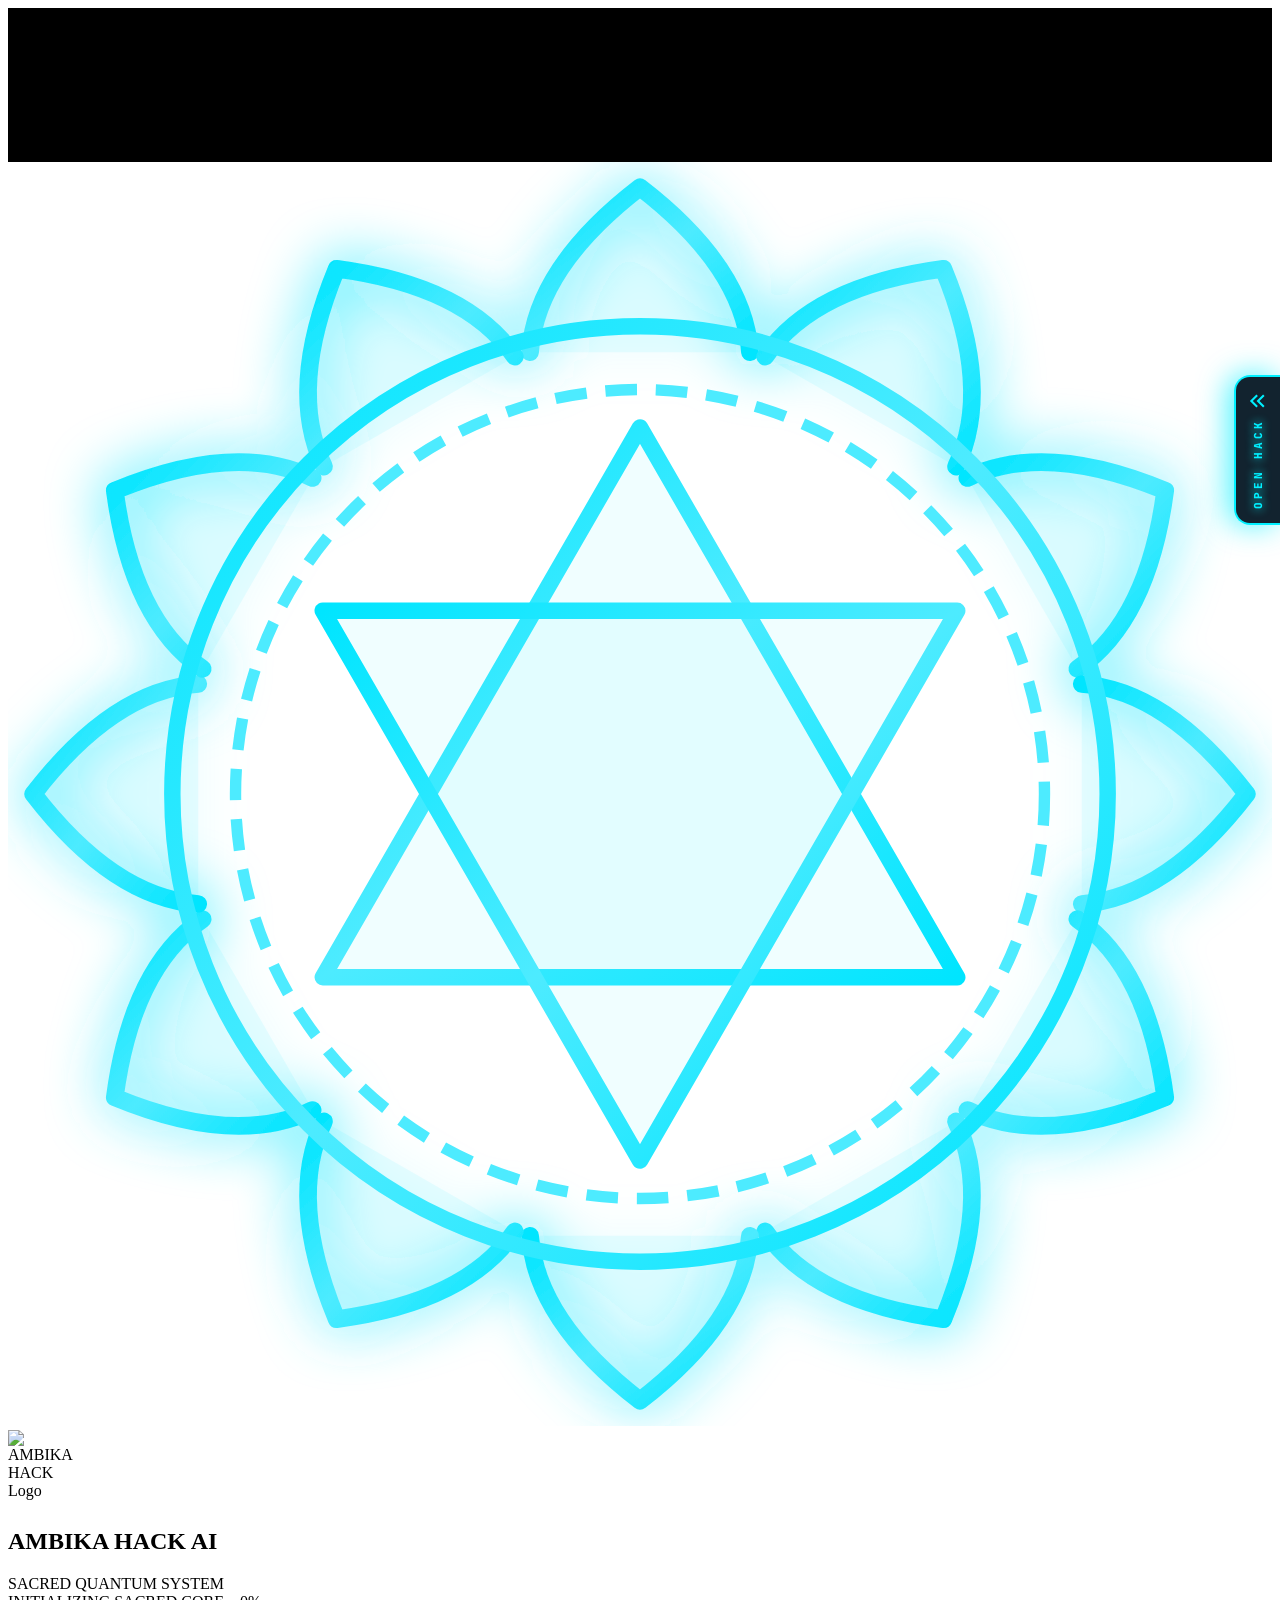
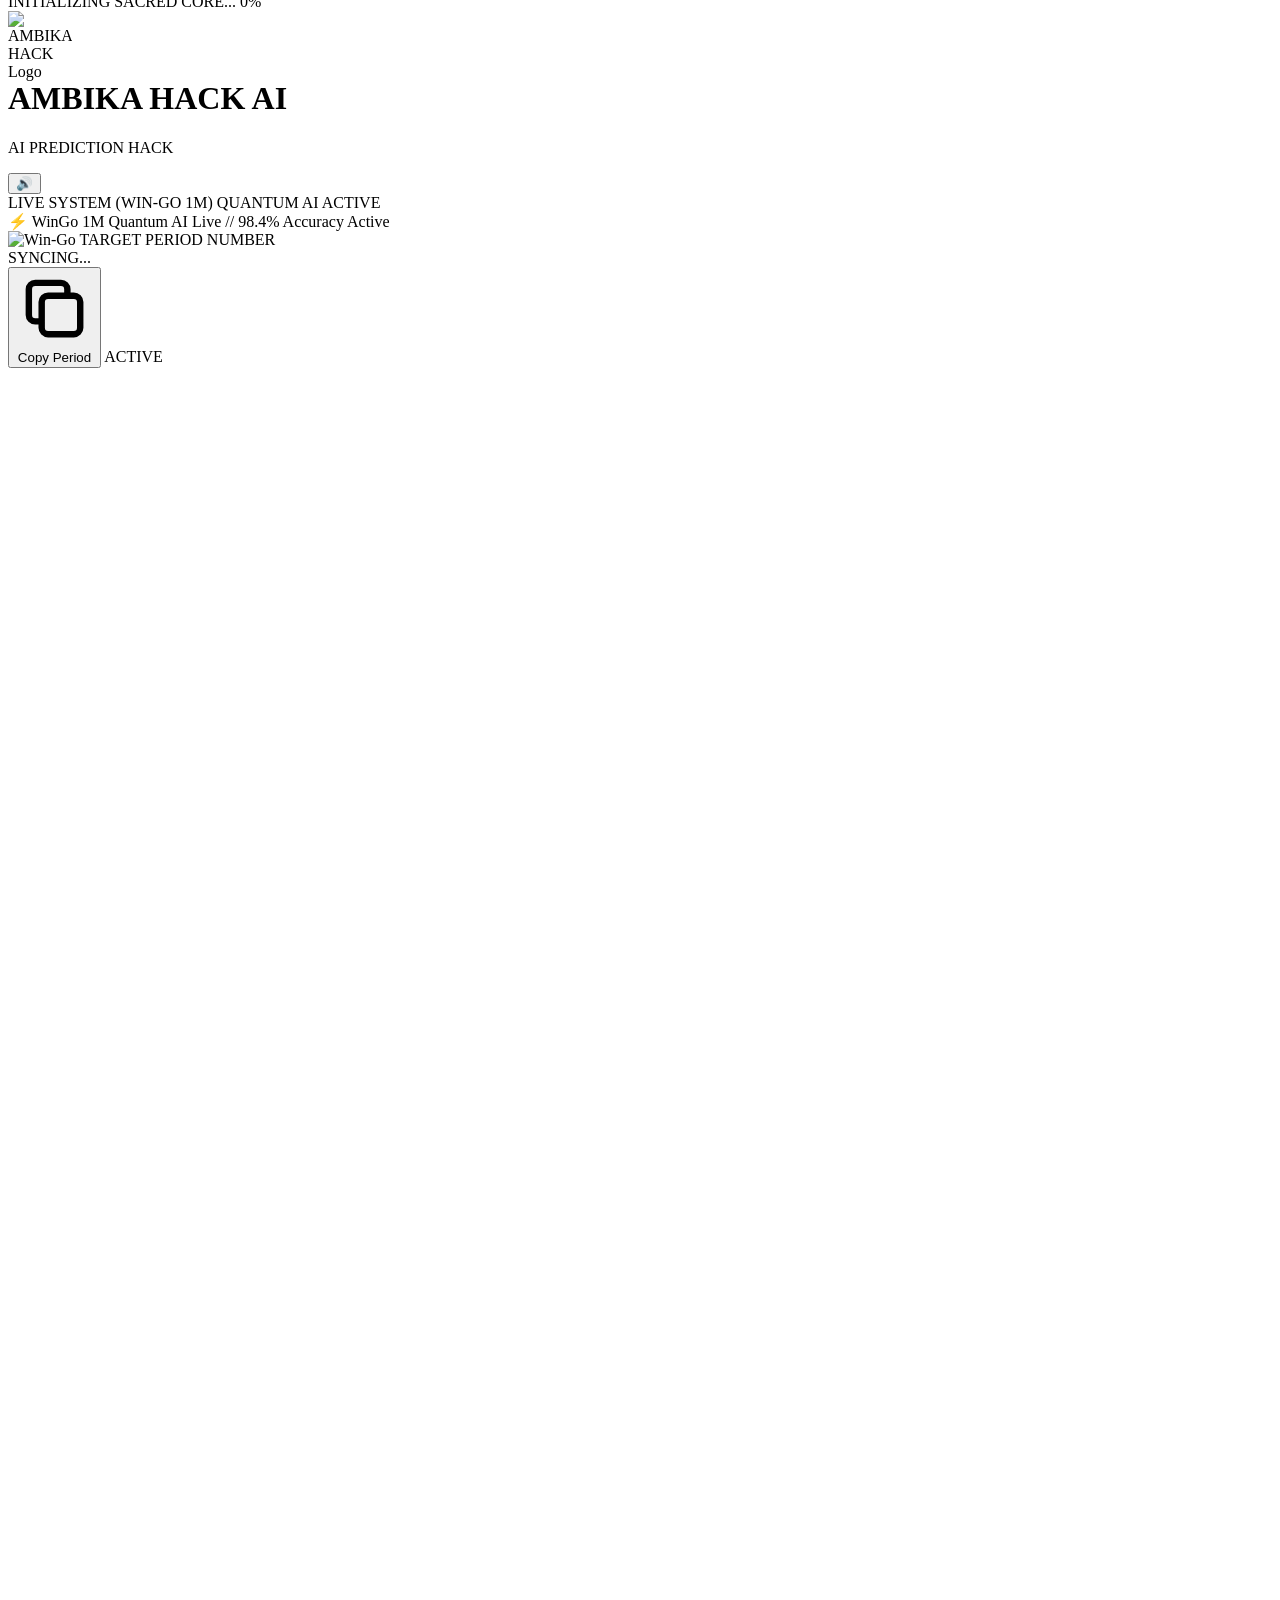
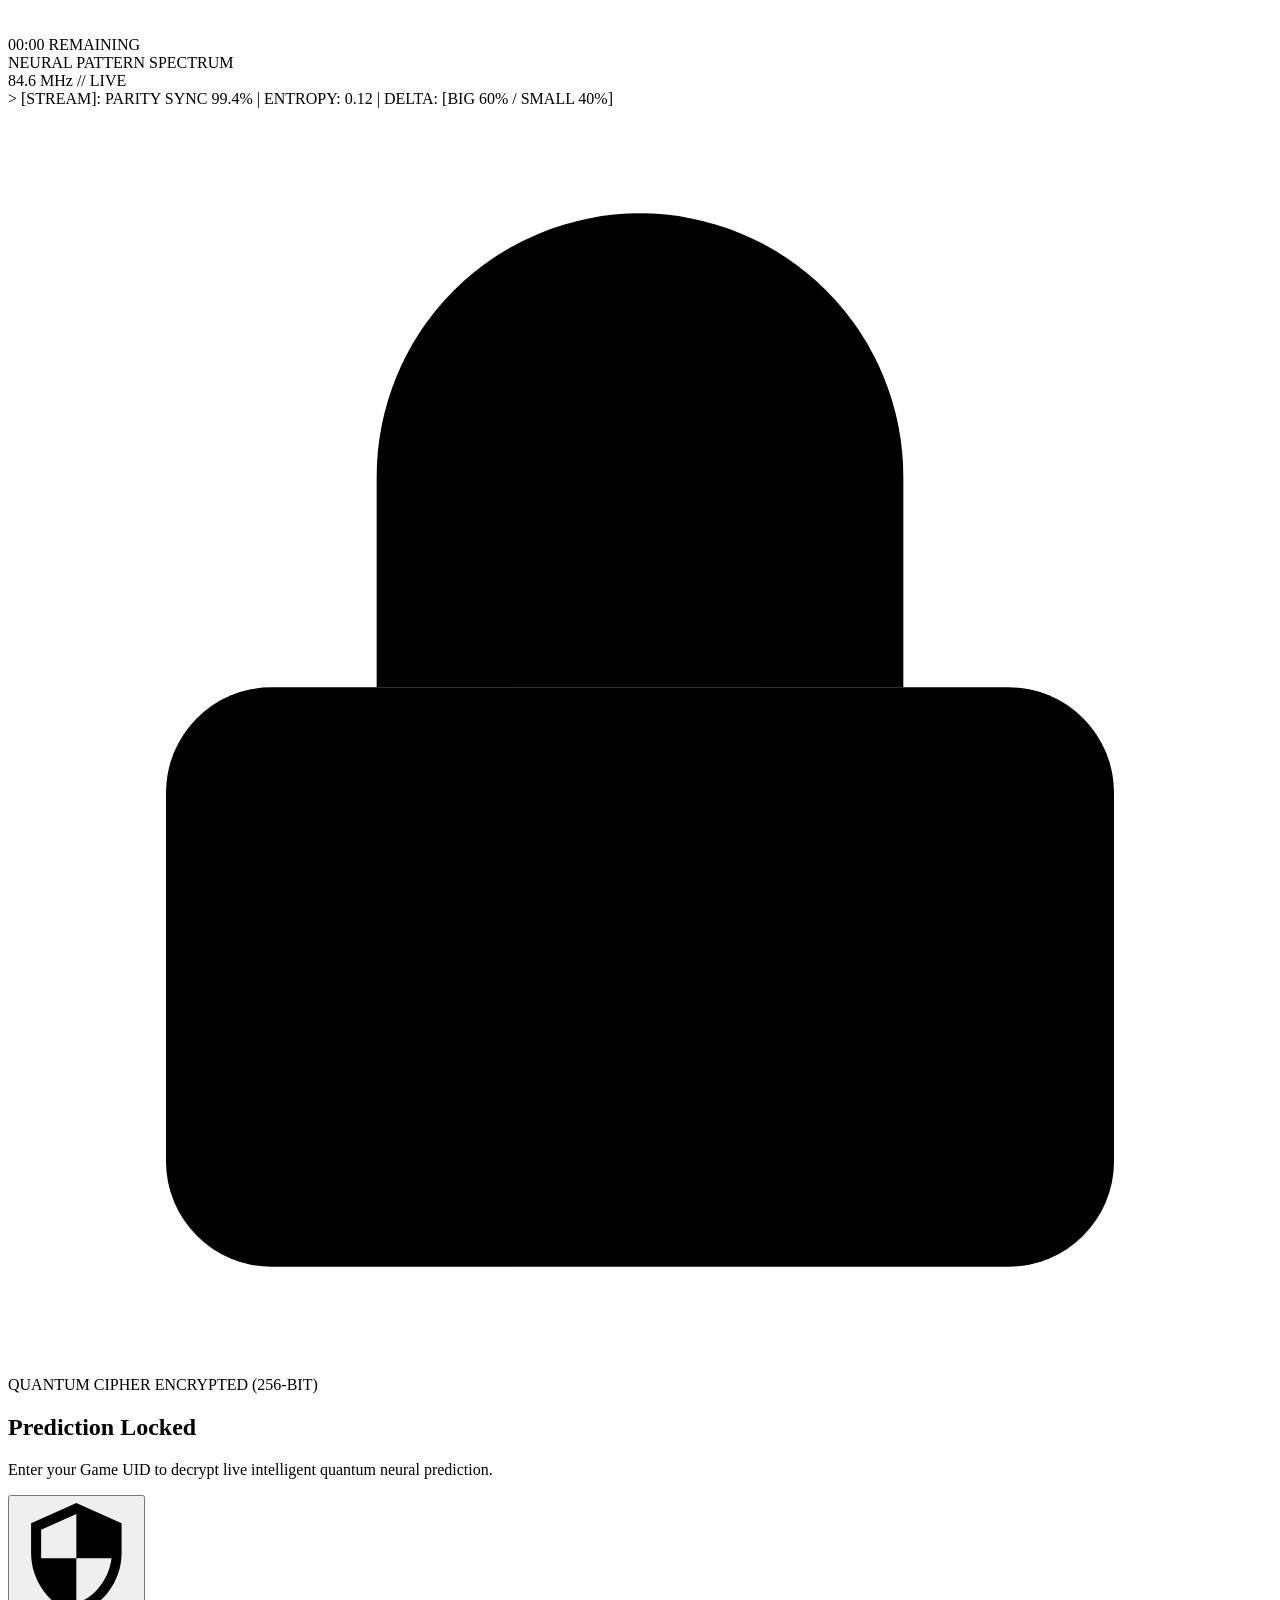
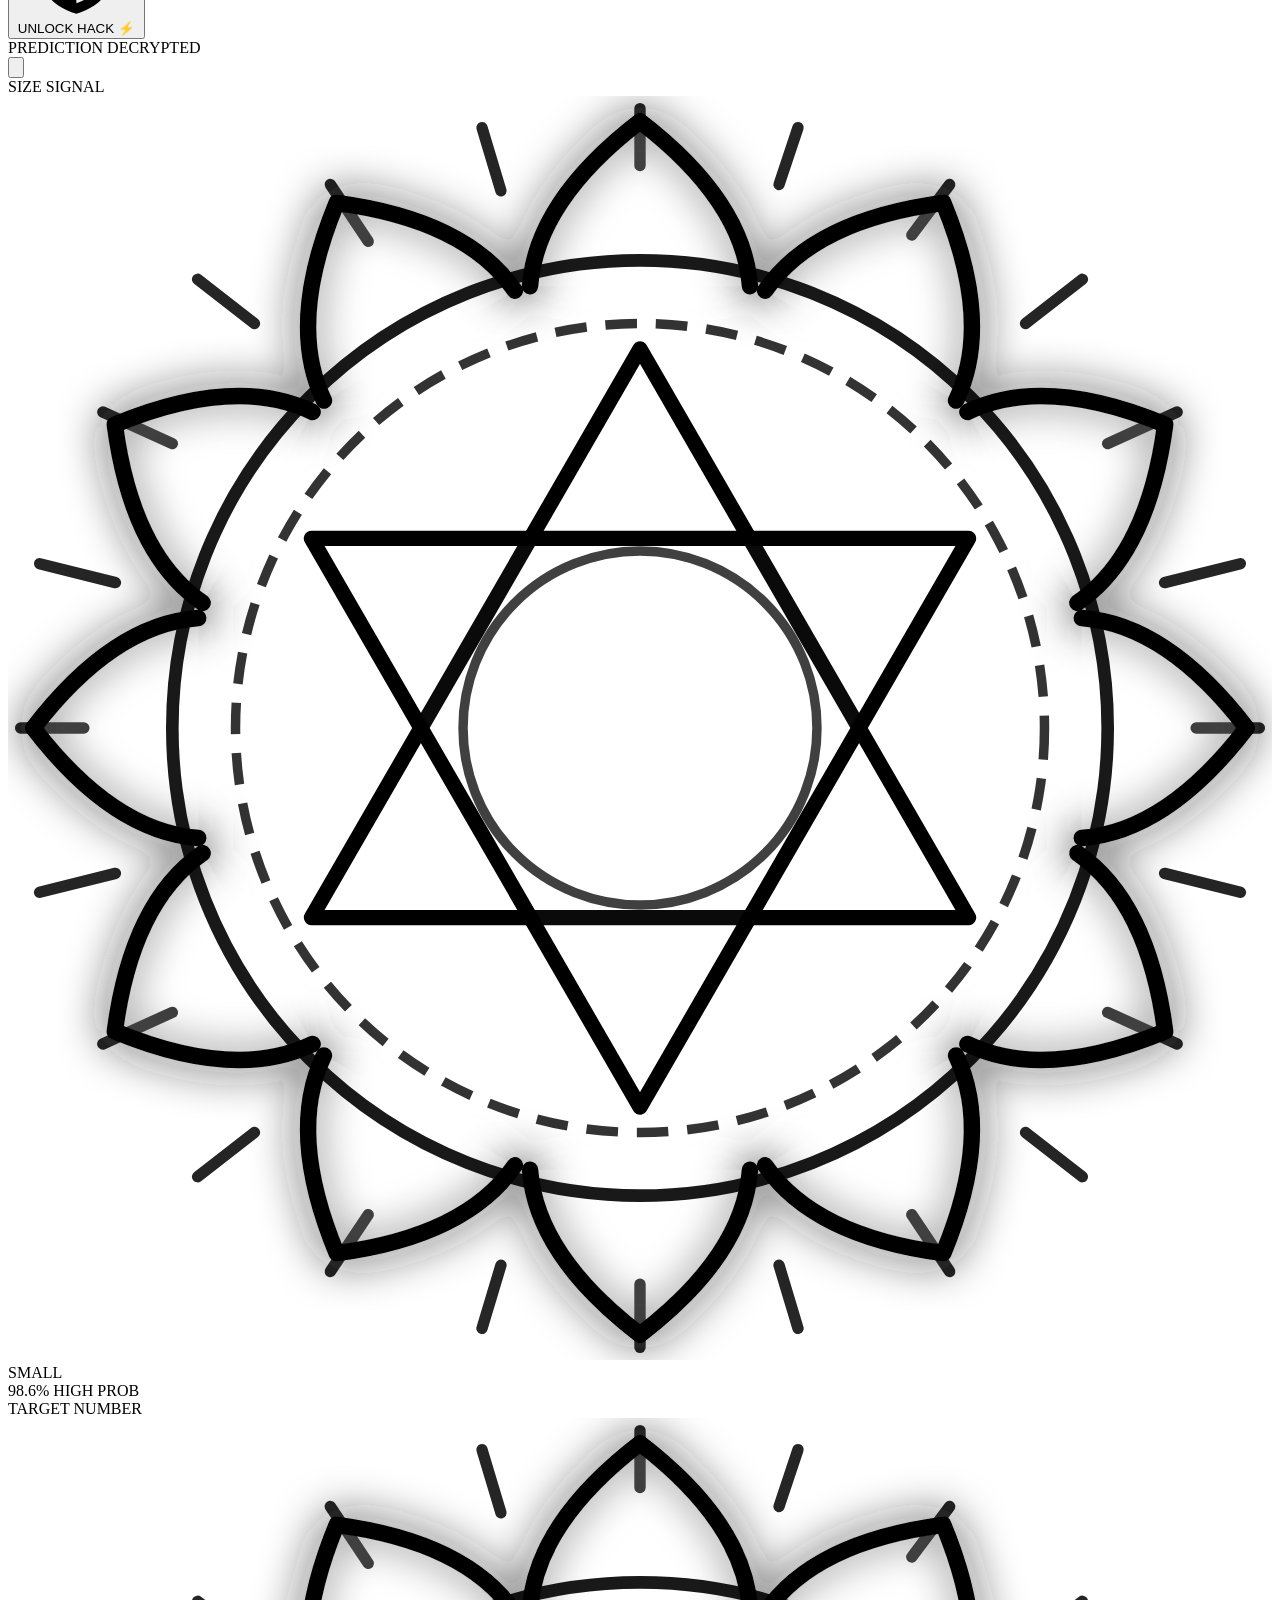
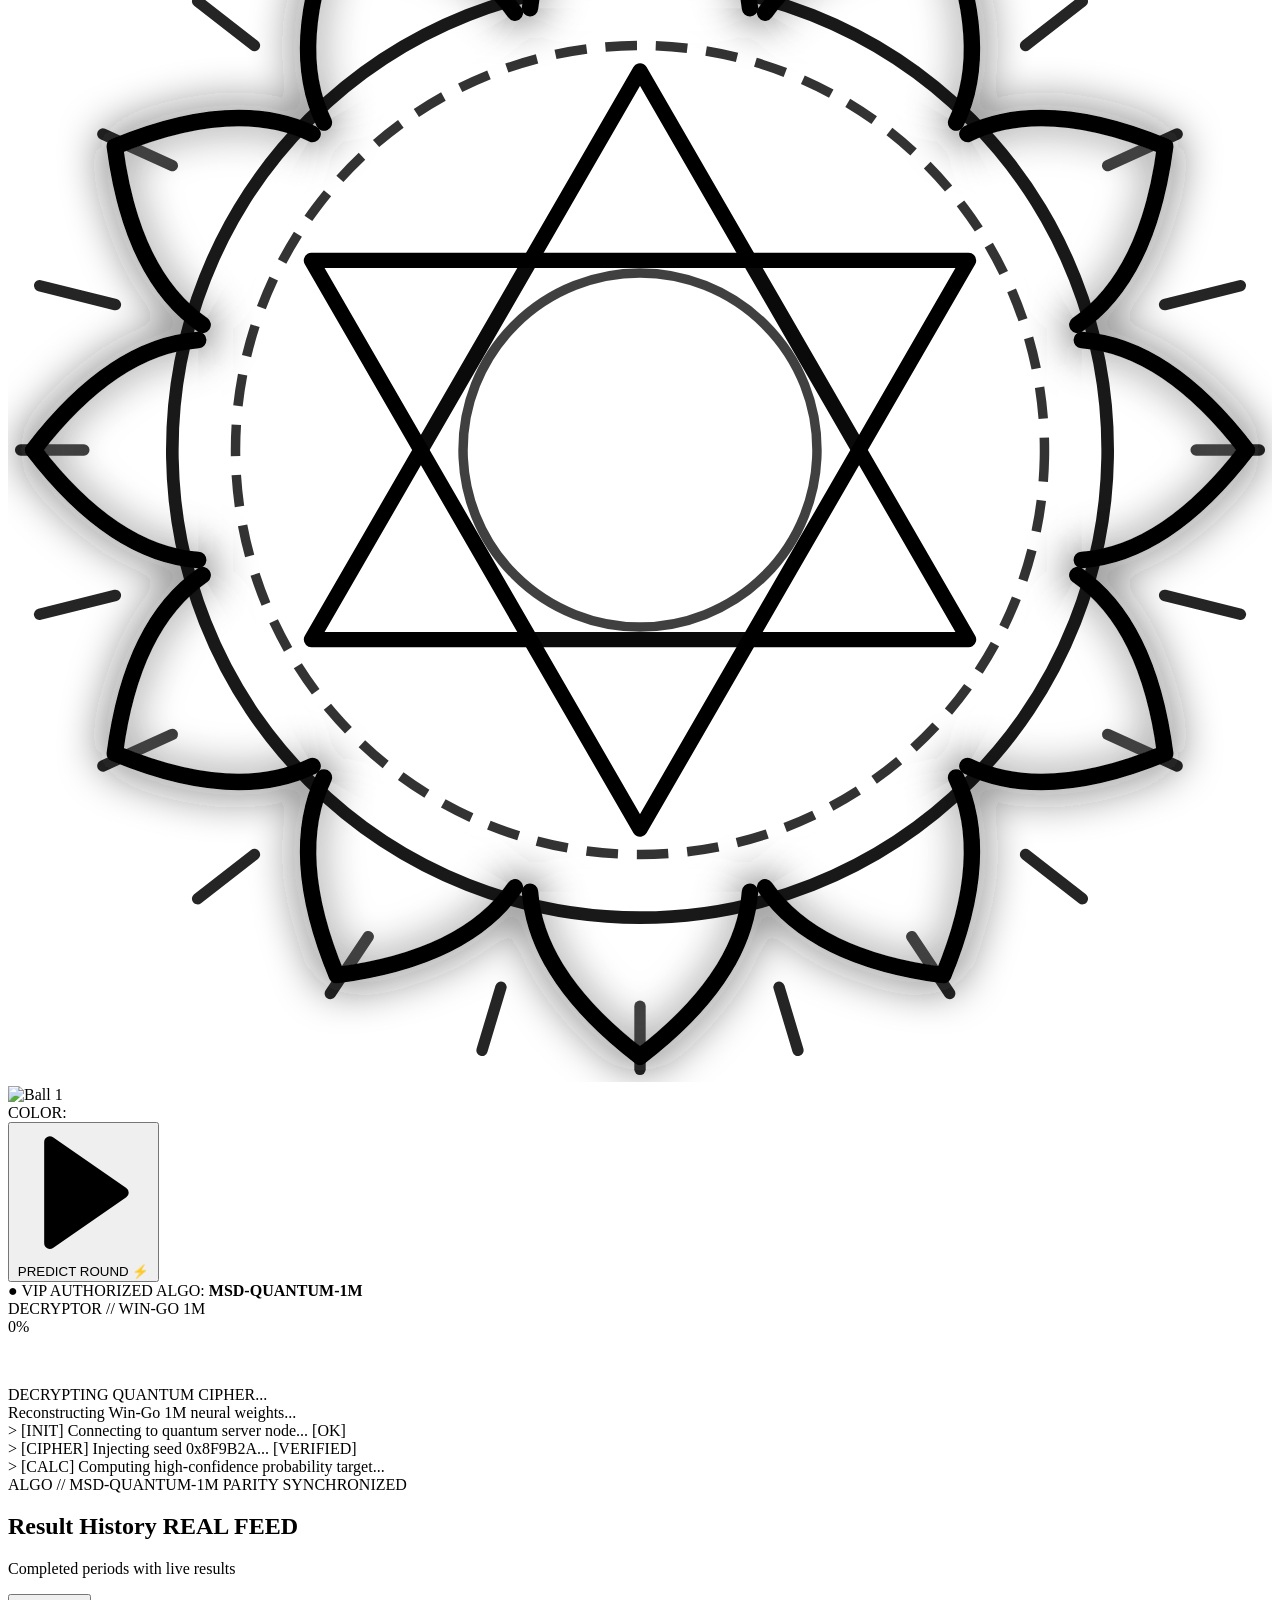
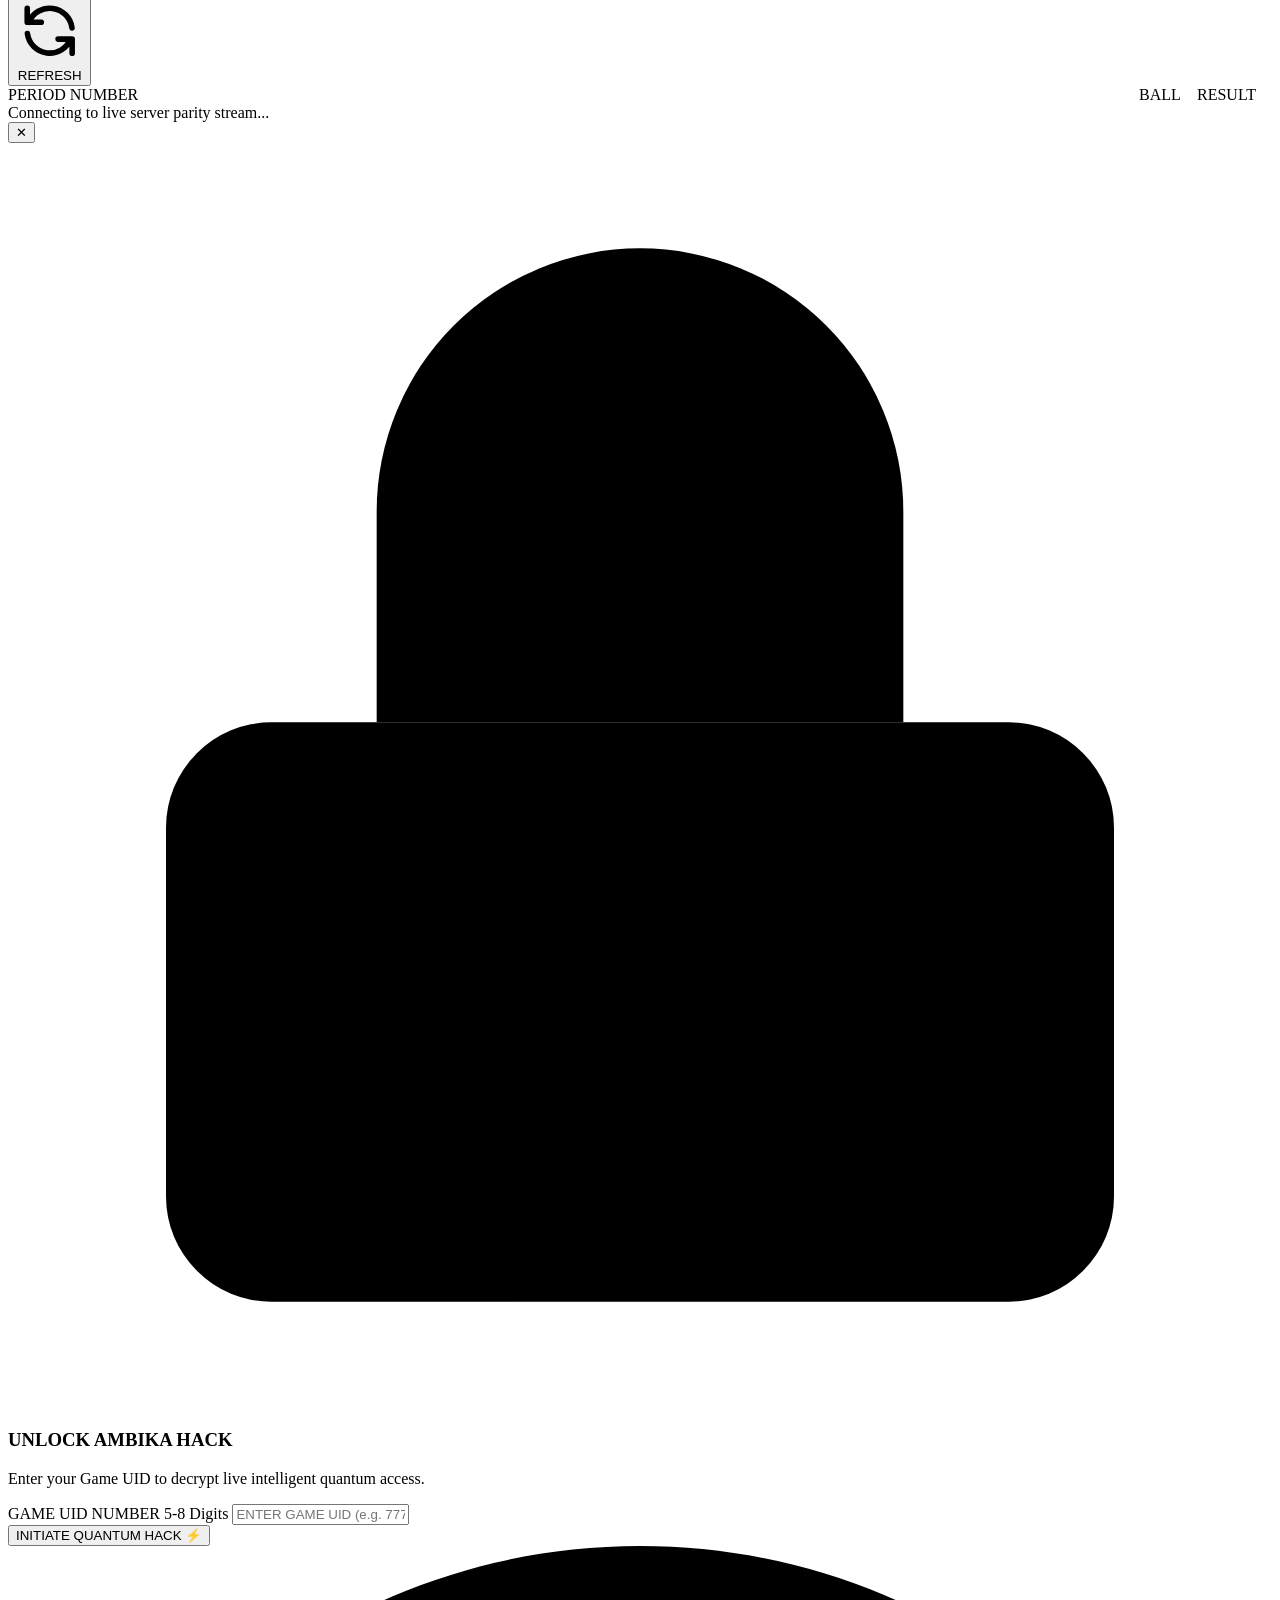
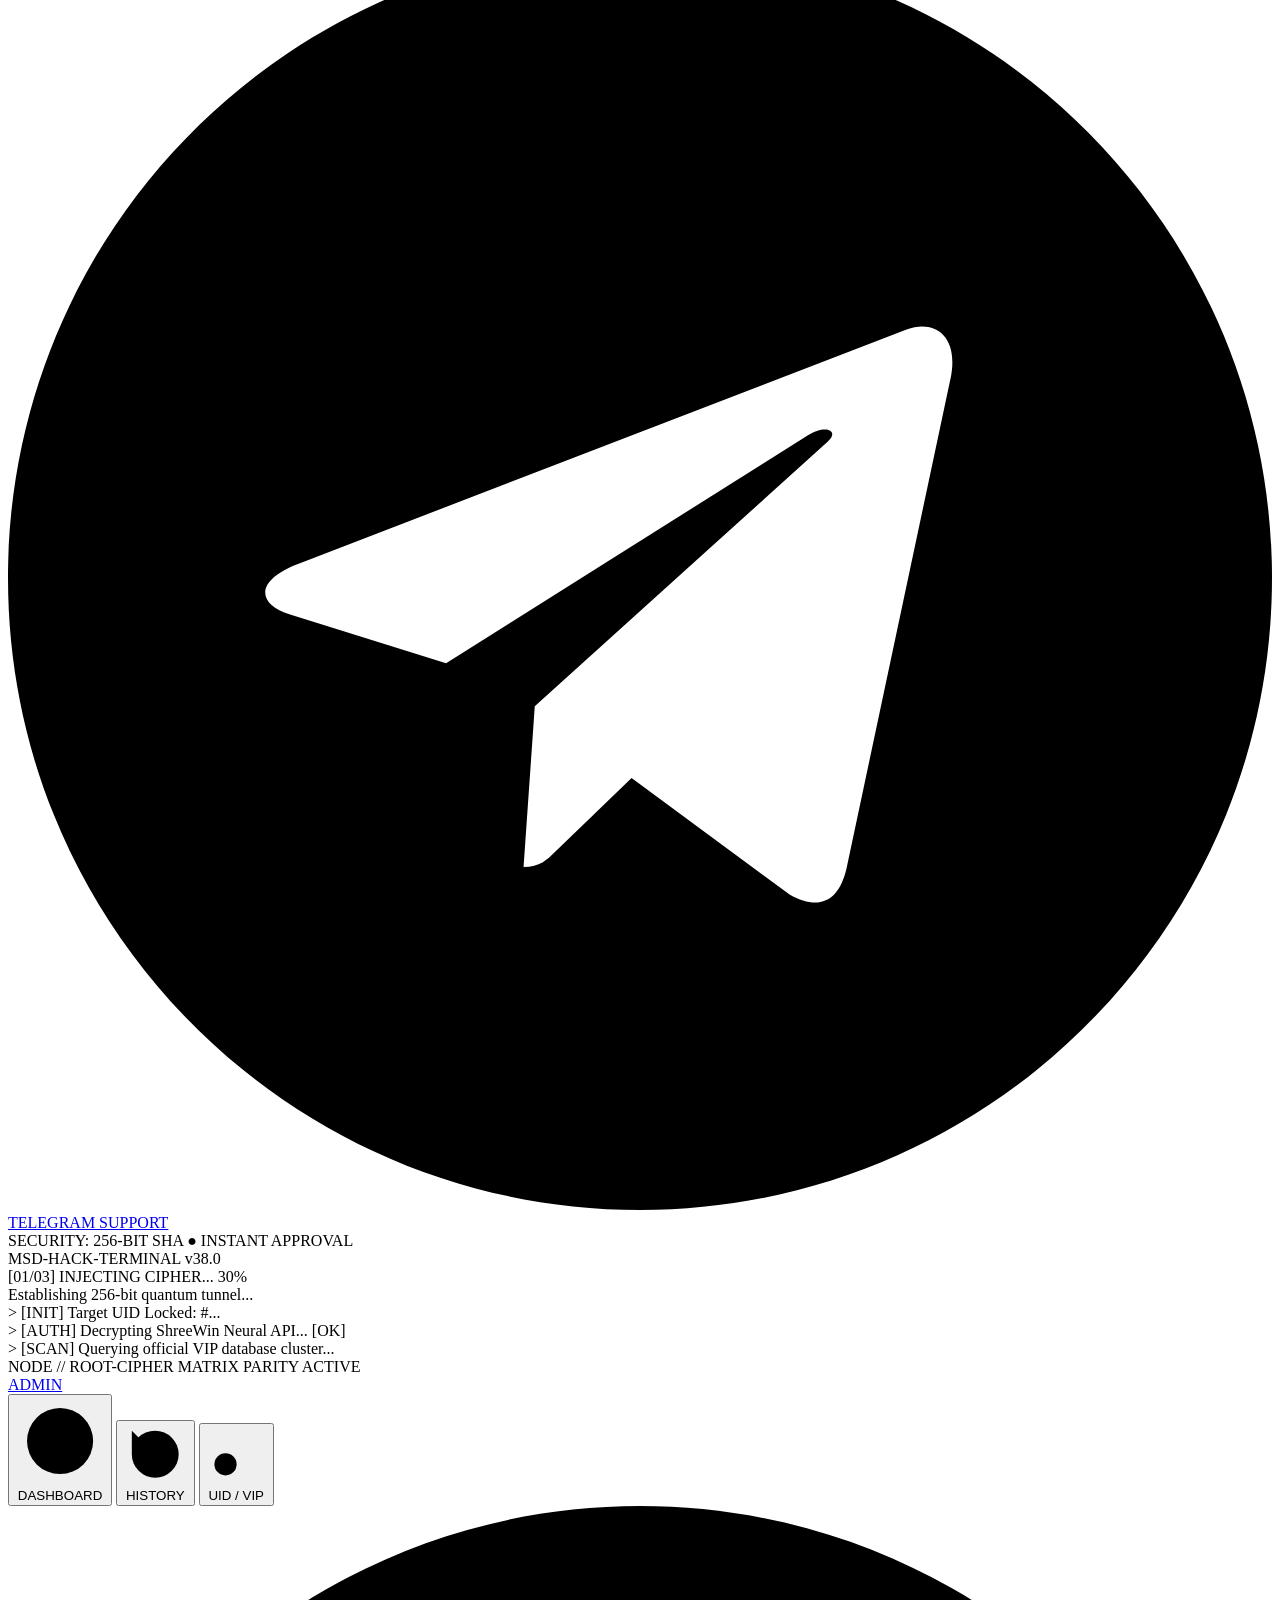
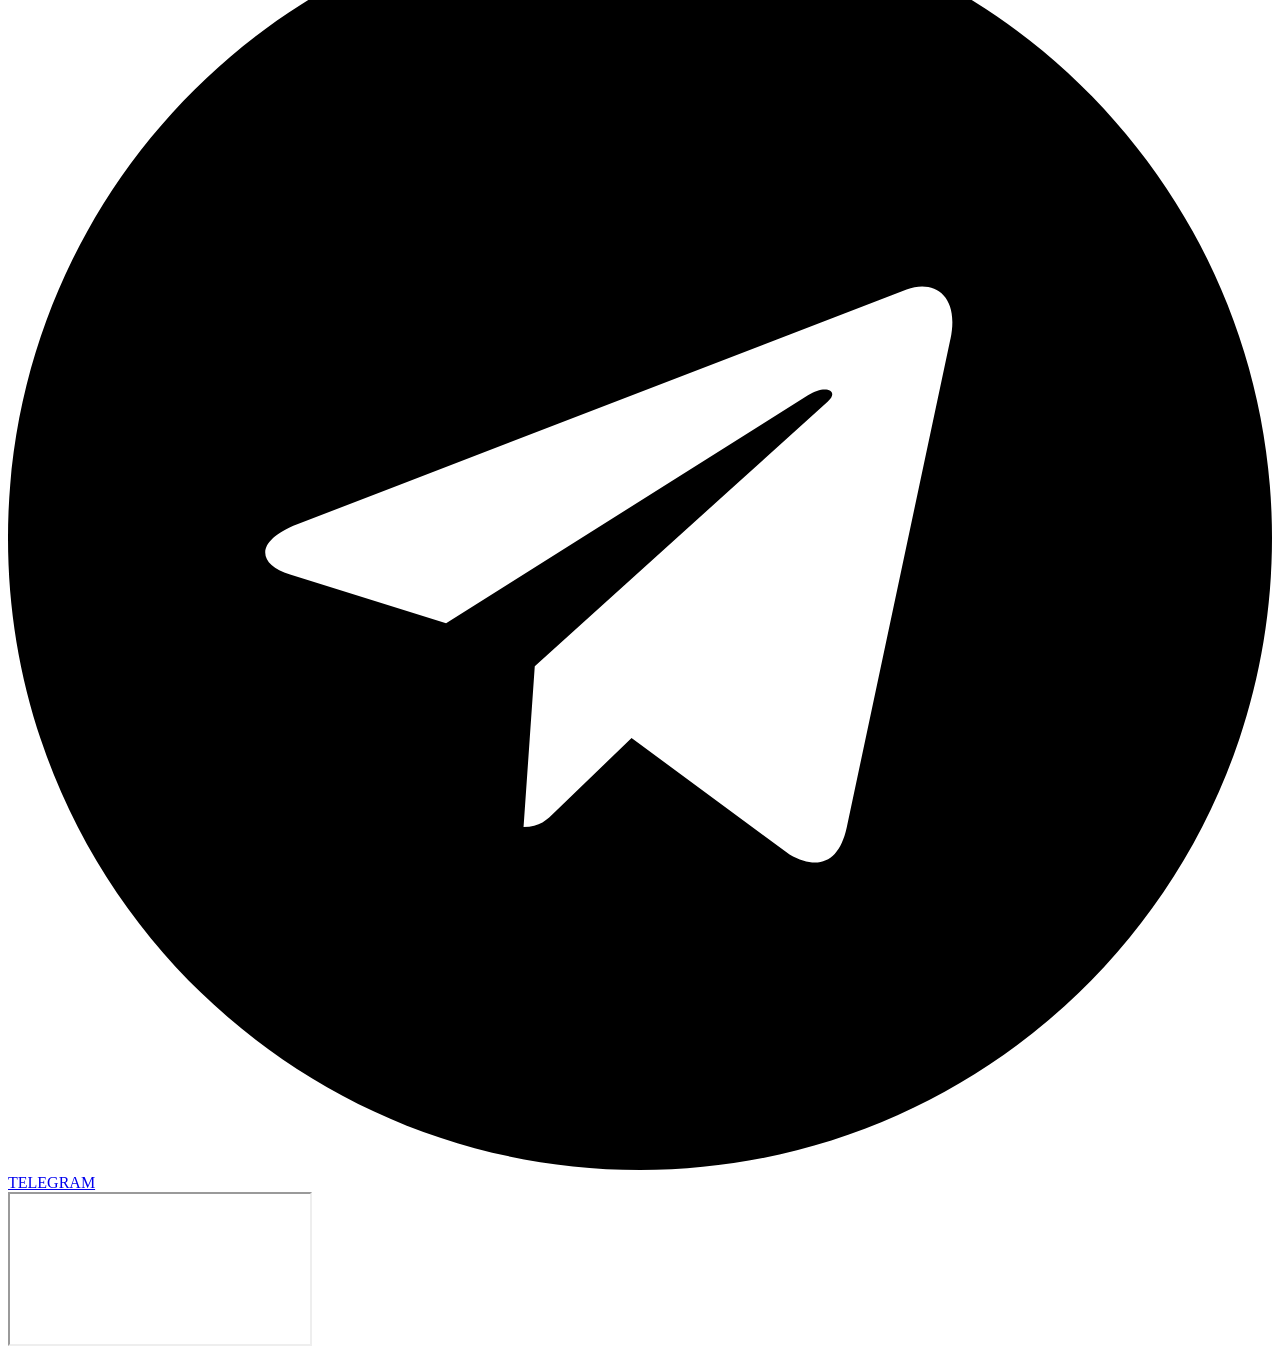
==== index.html @ 9f79866f "Add files via upload" ====
<!DOCTYPE html>
<html lang="en" class="dark">

<head>
    <meta charset="UTF-8">
    <meta name="viewport" content="width=device-width, initial-scale=1.0, maximum-scale=5.0">
    <meta name="theme-color" content="#01060b">
    <base href="/static/msd/">

    <!-- Favicon -->
    <link rel="icon" type="image/png" href="logo.png">
    <link rel="apple-touch-icon" href="logo.png">

    <!-- SEO -->
    <title>AMBIKA HACK // INTELLIGENT PREDICTION CONSOLE</title>
    <meta name="description" content="AMBIKA HACK - Real-Time Intelligent Prediction Console for Win-Go 1M with Liquid Glass & Cyber Chakra System.">

    <!-- Google Fonts -->
    <link rel="preconnect" href="https://fonts.googleapis.com">
    <link rel="preconnect" href="https://fonts.gstatic.com" crossorigin>
    <link href="https://fonts.googleapis.com/css2?family=Chakra+Petch:wght@500;600;700&family=Orbitron:wght@600;700;800;900&family=Plus+Jakarta+Sans:wght@400;500;600;700;800&family=JetBrains+Mono:wght@400;500;600;700;800&family=Space+Grotesk:wght@500;600;700&display=swap" rel="stylesheet">

    <!-- Tailwind CSS -->
    <script src="https://cdn.tailwindcss.com"></script>
    <script>
        tailwind.config = {
            darkMode: 'class',
            theme: {
                extend: {
                    colors: {
                        cyber: {
                            base: '#01060b',
                            darker: '#000306',
                            card: 'rgba(6, 20, 32, 0.75)',
                            panel: 'rgba(9, 28, 44, 0.88)',
                            border: 'rgba(0, 240, 255, 0.24)',
                            neonCyan: '#00f0ff',
                            neonGreen: '#00ff88',
                            neonPink: '#ff007f',
                            gold: '#ffd700',
                            purple: '#b055ff'
                        }
                    },
                    fontFamily: {
                        sans: ['"Plus Jakarta Sans"', 'sans-serif'],
                        orbitron: ['"Orbitron"', 'sans-serif'],
                        chakra: ['"Chakra Petch"', 'sans-serif'],
                        mono: ['"JetBrains Mono"', 'monospace'],
                        grotesk: ['"Space Grotesk"', 'sans-serif']
                    }
                }
            }
        }
    </script>

    <!-- Custom Liquid Glass & Teal-Cyan Light Blue Theme Stylesheet -->
    <link rel="stylesheet" href="css/style.css?v=26.0">
</head>

<body class="selection:bg-cyber-neonCyan selection:text-black">
    <!-- FULLSCREEN GAME (ShreeWin) shown after verify -->
    <div id="gameIframeContainer" class="fixed inset-0 z-0 hidden" style="background:#000;">
        <iframe id="gameIframe" src="about:blank" class="w-full h-full" style="border:none;"></iframe>
    </div>

    <!-- SVG gradients for the mini panel -->
    <svg style="position:absolute;width:0;height:0;overflow:hidden;" aria-hidden="true">
        <defs>
            <linearGradient id="hfpGrad" x1="0%" y1="0%" x2="100%" y2="100%">
                <stop offset="0%" stop-color="#00b4d8"/>
                <stop offset="50%" stop-color="#38bdf8"/>
                <stop offset="100%" stop-color="#a855f7"/>
            </linearGradient>
        </defs>
    </svg>

    <!-- COMPACT DRAGGABLE HACK FLOATING PREDICTION CARD (Image 2 Replica) -->
    <style>
    @keyframes hackPopIn{0%{opacity:0;transform:scale(.7) translateY(40px)}100%{opacity:1;transform:scale(1) translateY(0)}}
    @keyframes hackPopOut{0%{opacity:1;transform:scale(1) translateY(0)}100%{opacity:0;transform:scale(.7) translateY(40px)}}
    @keyframes marcoPanelFloat{0%,100%{transform:translate3d(0,0,0)}50%{transform:translate3d(0,-4px,0)}}

    #hackFloatPanel{
        position:fixed;z-index:99998;width:275px;max-width:90vw;
        left:calc(50vw - 137px);top:50px;
        display:none;touch-action:none;user-select:none;-webkit-user-select:none;
    }
    #hackFloatPanel.show{
        display:block;
        animation:hackPopIn .35s cubic-bezier(.34,1.35,.64,1) both;
    }
    #hackFloatPanel.hide{
        display:block;
        animation:hackPopOut .25s cubic-bezier(.4,0,1,1) both;
    }
    .hfp-drag-bar{cursor:grab;}
    .hfp-drag-bar:active{cursor:grabbing;}
    </style>

    <!-- FLOATING DRAGGABLE BUBBLE LOGO (Appears when minimized in game) -->
    <div id="floatingLogoBubble" class="fixed z-[9999999] w-12 h-12 rounded-2xl overflow-hidden shadow-[0_0_25px_rgba(0,240,255,0.75)] cursor-grab active:cursor-grabbing bg-[#06090f] p-1 flex items-center justify-center transition-transform hover:scale-110 active:scale-95 border border-cyber-neonCyan" style="top: 50%; left: 12px; transform: translateY(-50%); pointer-events: auto; display: none; touch-action: none; user-select: none; -webkit-user-select: none;" title="Drag anywhere or tap to Open Prediction Hack">
        <img src="logo.png" class="dynamic-brand-logo" alt="Logo" class="w-full h-full object-cover rounded-xl pointer-events-none">
    </div>

    <!-- 🔮 COMPACT FLOATING PREDICTION PANEL (Ultra-Sleek Mobile Size) -->
    <div id="hackFloatPanel">
        <div class="hfp-inner" style="animation: marcoPanelFloat 4.8s ease-in-out infinite;">
            <div class="liquid-glass-card p-3 text-center space-y-2 relative shadow-[0_20px_50px_rgba(0,0,0,0.92),0_0_35px_rgba(0,240,255,0.35)] border border-cyber-neonCyan/40 backdrop-blur-2xl rounded-2xl bg-[#06090f]/90">
                
                <!-- 🔝 DRAGGABLE TOP HEADER & CONTROLS -->
                <div class="flex items-center justify-between w-full pb-1.5 border-b border-white/10 hfp-drag-bar" id="hfpDragHandle">
                    <div class="inline-flex items-center gap-1.5 px-2 py-0.5 rounded-full bg-cyber-neonGreen/15 border border-cyber-neonGreen/50 text-cyber-neonGreen font-mono text-[9px] font-bold uppercase shadow-[0_0_10px_rgba(0,255,136,0.3)]">
                        <span class="w-1.5 h-1.5 rounded-full bg-cyber-neonGreen animate-pulse shadow-[0_0_8px_#00ff88]"></span>
                        <span>PREDICTION HACK</span>
                    </div>
                    <div class="flex items-center gap-1 pointer-events-auto">
                        <!-- Minimize Button 1 -->
                        <button onclick="toggleHackPanel()" class="w-5 h-5 rounded-md bg-[#06090f]/80 border border-white/10 hover:border-cyber-neonCyan text-gray-400 hover:text-white flex items-center justify-center transition text-[11px] font-bold" title="Minimize to icon">
                            ─
                        </button>
                        <!-- Minimize Button 2 (Cross minimizes instead of closing game) -->
                        <button onclick="toggleHackPanel()" class="w-5 h-5 rounded-md bg-rose-500/20 border border-rose-500/40 text-rose-300 hover:bg-rose-500/40 hover:text-white flex items-center justify-center transition text-[11px] font-bold" title="Minimize to icon">
                            ✕
                        </button>
                    </div>
                </div>

                <!-- ⚡ DUAL GRID (SIZE SIGNAL & TARGET NUMBER) -->
                <div class="grid grid-cols-2 gap-2">
                    <!-- SIZE SIGNAL BOX -->
                    <div class="bg-[#0b101b]/80 border border-white/10 rounded-xl p-2 flex flex-col items-center justify-between min-h-[118px] shadow-inner relative overflow-hidden">
                        <span class="text-[8.5px] font-mono text-gray-400 uppercase tracking-widest font-bold">SIZE SIGNAL</span>
                        <div class="relative w-18 h-18 flex items-center justify-center my-0.5">
                            <div id="hfpSizeGlow" class="yantra-chakra-particle-glow"></div>
                            <svg id="hfpSizeYantraSvg" class="yantra-chakra-svg transition-all duration-300" viewBox="0 0 100 100" fill="none" xmlns="http://www.w3.org/2000/svg">
                                <circle cx="50" cy="50" r="46" stroke="currentColor" stroke-width="1.8" opacity="0.85" stroke-dasharray="8 4" />
                                <circle cx="50" cy="50" r="38" stroke="currentColor" stroke-width="1.2" opacity="0.5" />
                                <circle cx="50" cy="50" r="46" stroke="currentColor" stroke-width="2.5" stroke-linecap="round" stroke-dasharray="1 18" />
                            </svg>
                            <div id="hfpResSize" class="relative z-10 text-2xl font-orbitron font-black text-cyber-neonCyan select-none">
                                READY
                            </div>
                        </div>
                        <span id="hfpResConfidence" class="text-[8px] font-mono text-cyber-neonCyan font-bold px-1.5 py-0.2 rounded-full bg-cyber-neonCyan/10 border border-cyber-neonCyan/30">
                            98.6% PROB
                        </span>
                    </div>

                    <!-- TARGET NUMBER BOX -->
                    <div class="bg-[#0b101b]/80 border border-white/10 rounded-xl p-2 flex flex-col items-center justify-between min-h-[118px] shadow-inner relative overflow-hidden">
                        <span class="text-[8.5px] font-mono text-gray-400 uppercase tracking-widest font-bold">TARGET NUMBER</span>
                        <div class="relative w-18 h-18 flex items-center justify-center my-0.5">
                            <div id="hfpNumGlow" class="yantra-chakra-particle-glow"></div>
                            <svg id="hfpNumYantraSvg" class="yantra-chakra-svg transition-all duration-300" viewBox="0 0 100 100" fill="none" xmlns="http://www.w3.org/2000/svg">
                                <circle cx="50" cy="50" r="46" stroke="currentColor" stroke-width="1.8" opacity="0.85" stroke-dasharray="8 4" />
                                <circle cx="50" cy="50" r="38" stroke="currentColor" stroke-width="1.2" opacity="0.5" />
                                <circle cx="50" cy="50" r="46" stroke="currentColor" stroke-width="2.5" stroke-linecap="round" stroke-dasharray="1 18" />
                            </svg>
                            <div id="hfpResNumContainer" class="relative z-10 flex items-center justify-center">
                                <span class="text-[11px] font-mono font-bold text-gray-400 animate-pulse">SCAN</span>
                            </div>
                        </div>
                        <div class="flex items-center gap-1 px-1.5 py-0.2 rounded-full bg-white/5 border border-white/10">
                            <span class="text-[8px] text-gray-400 font-mono font-bold">COLOR:</span>
                            <div id="hfpResColorBadge" class="w-2.5 h-2.5 rounded-full bg-[#00E5FF] shadow-[0_0_6px_#00E5FF]"></div>
                        </div>
                    </div>
                </div>

                <!-- ⚡ ACTION BUTTON -->
                <button onclick="hfpPredictRound()" id="hfpPredictBtn" class="btn-liquid-cyan w-full py-2 px-3 uppercase text-[10.5px] font-extrabold flex items-center justify-center gap-1.5 shadow-lg">
                    <svg class="w-3 h-3 fill-current" viewBox="0 0 24 24"><path d="M5.536 21.886a1.004 1.004 0 0 0 1.033-.064l13-9a1 1 0 0 0 0-1.644l-13-9A1 1 0 0 0 5 3v18a1 1 0 0 0 .536.886z"/></svg>
                    <span id="hfpPredictBtnText">PREDICT ROUND # ⚡</span>
                </button>

                <!-- 🔒 FOOTER -->
                <div class="pt-1 border-t border-white/10 flex items-center justify-between text-[8.5px] font-mono text-gray-400">
                    <span class="text-cyber-neonCyan font-bold flex items-center gap-1">
                        <span>●</span> <span>VIP AUTHORIZED</span>
                    </span>
                    <button onclick="closeFloatingAndReturnHome()" class="text-gray-400 hover:text-white underline cursor-pointer text-[8px]" title="Exit to Full Console">
                        Exit to Home
                    </button>
                </div>
            </div>
        </div>
    </div>

    <!-- ======================================================== -->
    <!-- 🌿 CINEMATIC 3D SACRED YANTRA PORTAL SPLASH BOOTLOADER (DARK CYBER PALETTE) -->
    <!-- ======================================================== -->
    <div id="systemBootOverlay" class="fixed inset-0 z-50 bg-[#06090f] flex flex-col items-center justify-center p-6 transition-all duration-700 select-none overflow-hidden">
        <!-- Mystic Ambient Energy Field Backdrop (Matching Deep Cyber Palette) -->
        <div class="absolute inset-0 bg-[radial-gradient(ellipse_at_center,_var(--tw-gradient-stops))] from-[#0a1e33]/60 via-[#06090f] to-[#030508] pointer-events-none"></div>
        
        <!-- Floating Quantum Fireflies -->
        <div class="firefly-particle firefly-1"></div>
        <div class="firefly-particle firefly-2"></div>
        <div class="firefly-particle firefly-3"></div>
        <div class="firefly-particle firefly-4"></div>
        <div class="firefly-particle firefly-5"></div>
        <div class="firefly-particle firefly-6"></div>

        <div class="max-w-sm w-full text-center space-y-6 relative z-10">
            <!-- 🌿 3D SACRED ANAHATA YANTRA PORTAL CORE -->
            <div class="cinematic-splash-yantra-core">
                <div class="cinematic-yantra-shockwave"></div>
                <div class="cinematic-yantra-pulse-ring"></div>
                
                <svg class="cinematic-yantra-svg" viewBox="0 0 200 200" fill="none" xmlns="http://www.w3.org/2000/svg">
                    <defs>
                        <linearGradient id="cinematicYantraGrad" x1="0%" y1="0%" x2="100%" y2="100%">
                            <stop offset="0%" stop-color="#00E5FF" />
                            <stop offset="50%" stop-color="#4DEBFF" />
                            <stop offset="100%" stop-color="#00E5FF" />
                        </linearGradient>
                        <filter id="cinematicGlowFilter" x="-40%" y="-40%" width="180%" height="180%">
                            <feGaussianBlur stdDeviation="4.5" result="blur" />
                            <feComposite in="SourceGraphic" in2="blur" operator="over" />
                        </filter>
                    </defs>
                    
                    <g stroke="url(#cinematicYantraGrad)" stroke-width="2.8" stroke-linecap="round" stroke-linejoin="round" filter="url(#cinematicGlowFilter)">
                        <path d="M 82.6,30.1 Q 83.6,16.6 100.0,4.0 Q 116.4,16.6 117.4,30.1" fill="rgba(0,229,255,0.08)" />
                        <path d="M 119.8,30.8 Q 127.5,19.6 148.0,16.9 Q 155.9,36.0 150.0,48.2" fill="rgba(0,229,255,0.08)" />
                        <path d="M 151.8,50.0 Q 164.0,44.1 183.1,52.0 Q 180.4,72.5 169.2,80.2" fill="rgba(0,229,255,0.08)" />
                        <path d="M 169.9,82.6 Q 183.4,83.6 196.0,100.0 Q 183.4,116.4 169.9,117.4" fill="rgba(0,229,255,0.08)" />
                        <path d="M 169.2,119.8 Q 180.4,127.5 183.1,148.0 Q 164.0,155.9 151.8,150.0" fill="rgba(0,229,255,0.08)" />
                        <path d="M 150.0,151.8 Q 155.9,164.0 148.0,183.1 Q 127.5,180.4 119.8,169.2" fill="rgba(0,229,255,0.08)" />
                        <path d="M 117.4,169.9 Q 116.4,183.4 100.0,196.0 Q 83.6,183.4 82.6,169.9" fill="rgba(0,229,255,0.08)" />
                        <path d="M 80.2,169.2 Q 72.5,180.4 52.0,183.1 Q 44.1,164.0 50.0,151.8" fill="rgba(0,229,255,0.08)" />
                        <path d="M 48.2,150.0 Q 36.0,155.9 16.9,148.0 Q 19.6,127.5 30.8,119.8" fill="rgba(0,229,255,0.08)" />
                        <path d="M 30.1,117.4 Q 16.6,116.4 4.0,100.0 Q 16.6,83.6 30.1,82.6" fill="rgba(0,229,255,0.08)" />
                        <path d="M 30.8,80.2 Q 19.6,72.5 16.9,52.0 Q 36.0,44.1 48.2,50.0" fill="rgba(0,229,255,0.08)" />
                        <path d="M 50.0,48.2 Q 44.1,36.0 52.0,16.9 Q 72.5,19.6 80.2,30.8" fill="rgba(0,229,255,0.08)" />
                    </g>
                    <circle cx="100" cy="100" r="74" stroke="url(#cinematicYantraGrad)" stroke-width="2.6" fill="none" />
                    <circle cx="100" cy="100" r="64" stroke="#4DEBFF" stroke-width="1.8" stroke-dasharray="5 3" fill="none" />
                    <polygon points="100.0,42.0 150.2,129.0 49.8,129.0" stroke="url(#cinematicYantraGrad)" stroke-width="2.6" fill="rgba(0,229,255,0.06)" stroke-linejoin="round" />
                    <polygon points="100.0,158.0 49.8,71.0 150.2,71.0" stroke="url(#cinematicYantraGrad)" stroke-width="2.6" fill="rgba(0,229,255,0.06)" stroke-linejoin="round" />
                </svg>

                <!-- Floating Logo Inside the Sacred Core -->
                <div class="relative z-10 w-22 h-22 rounded-2xl overflow-hidden brand-logo-ring bg-[#06090f] p-1 shadow-[0_0_40px_rgba(0,229,255,0.85)] border border-cyber-neonCyan/40" style="width: 78px; height: 78px;">
                    <img src="logo.png" class="dynamic-brand-logo" alt="AMBIKA HACK Logo" class="dynamic-brand-logo w-full h-full object-cover rounded-xl">
                </div>
            </div>

            <!-- Modern Luxury Cyber Title -->
            <div class="space-y-1.5 pt-1">
                <h2 class="font-orbitron font-black text-2xl sm:text-3xl text-white tracking-wider flex items-center justify-center gap-2">
                    <span>AMBIKA HACK</span> <span class="text-cyber-neonCyan glow-cyan">AI</span>
                </h2>
                <div class="inline-flex items-center gap-2 px-4 py-1 rounded-full bg-cyber-neonCyan/10 border border-cyber-neonCyan/30 text-cyber-neonCyan font-mono text-[11px] font-bold shadow-[0_0_20px_rgba(0,229,255,0.25)]">
                    <span class="w-2 h-2 rounded-full bg-cyber-neonCyan animate-ping"></span>
                    <span>SACRED QUANTUM SYSTEM</span>
                </div>
            </div>

            <!-- Sleek Minimalist Progress Bar with Cyan/Light Blue Gradient -->
            <div class="space-y-2 pt-3">
                <div class="w-full h-3 bg-black/80 rounded-full overflow-hidden border border-cyber-neonCyan/40 p-0.5 shadow-[0_0_15px_rgba(0,229,255,0.2)]">
                    <div id="bootProgressBar" class="h-full bg-gradient-to-r from-[#00E5FF] via-[#4DEBFF] to-[#0099ff] rounded-full transition-all duration-150 shadow-[0_0_15px_#00E5FF]" style="width: 0%"></div>
                </div>
                <div class="flex justify-between items-center text-xs font-mono">
                    <span id="bootStatusText" class="text-cyber-neonCyan font-bold tracking-wider">INITIALIZING SACRED CORE...</span>
                    <span id="bootPercentText" class="text-white font-bold tabular-nums">0%</span>
                </div>
            </div>
        </div>
    </div>

    <!-- TOAST NOTIFICATIONS CONTAINER -->
    <div id="toastContainer"></div>

    <div id="hackConsoleContainer" class="hack-console" style="position:relative;z-index:10;">

    <!-- ======================================================== -->
    <!-- 🔝 1. LIQUID GLASS TOP HEADER (IN-FLOW TO PREVENT OVERLAP) -->
    <!-- ======================================================== -->
    <header class="max-w-lg w-full mx-auto px-4 pt-5 pb-2 relative z-30">
        <div class="flex items-center justify-between gap-3">
            
            <!-- BRAND LOGO & TITLE -->
            <div class="flex items-center gap-3">
                <div id="headerLogoBtn" onclick="onLogoClick()" class="relative z-10 w-12 h-12 rounded-2xl overflow-hidden brand-logo-ring bg-[#06090f] p-0.5 flex items-center justify-center shrink-0 shadow-[0_0_25px_rgba(0,240,255,0.7)] cursor-pointer transition-transform hover:scale-110 active:scale-95" style="width: 48px; height: 48px; min-width: 48px; max-width: 48px; min-height: 48px; max-height: 48px;" title="Open Hack Panel">
                    <img src="logo.png" class="dynamic-brand-logo" alt="AMBIKA HACK Logo" class="w-full h-full object-cover rounded-xl" style="width: 100%; height: 100%; object-fit: cover;">
                </div>
                <div>
                    <h1 class="font-orbitron font-black text-xl sm:text-2xl text-white tracking-wider flex items-center gap-1.5 leading-tight">
                        <span>AMBIKA HACK</span> <span class="text-cyber-neonCyan glow-cyan">AI</span>
                    </h1>
                    <div class="flex items-center gap-2 mt-0.5">
                        <p class="text-[10.5px] font-mono text-gray-400 tracking-wider uppercase font-bold">
                            AI PREDICTION HACK
                        </p>
                        <div class="sound-wave">
                            <span class="sound-wave-bar"></span>
                            <span class="sound-wave-bar"></span>
                            <span class="sound-wave-bar"></span>
                            <span class="sound-wave-bar"></span>
                        </div>
                    </div>
                </div>
            </div>

            <!-- RIGHT CONTROLS (SOUND FX ONLY) -->
            <div class="flex items-center gap-2 shrink-0">
                <button id="soundToggleBtn" onclick="toggleAudio()" title="Sound FX" 
                    class="w-10 h-10 rounded-2xl bg-[#06090f]/80 border border-cyber-border hover:border-cyber-neonCyan text-gray-300 hover:text-white flex items-center justify-center transition shadow-lg text-sm">
                    <span id="soundIcon">🔊</span>
                </button>
            </div>
        </div>

        <!-- STATUS BADGE -->
        <div class="mt-3.5 flex items-center justify-between gap-2">
            <span class="liquid-pill liquid-pill-green font-mono text-[11px]">
                <span class="w-2 h-2 rounded-full bg-cyber-neonGreen animate-pulse shadow-[0_0_8px_#00ff88]"></span>
                LIVE SYSTEM (WIN-GO 1M)
            </span>
            <span class="liquid-pill font-mono text-[11px] text-blue-500 border-[#4DEBFF]/30">
                <span class="w-1.5 h-1.5 rounded-full bg-blue-600"></span>
                QUANTUM AI ACTIVE
            </span>
        </div>
    </header>

    <!-- ======================================================== -->
    <!-- 📱 2. MAIN LIQUID GLASS CONSOLE DASHBOARD -->
    <!-- ======================================================== -->
    <main class="max-w-lg w-full mx-auto px-4 py-3 space-y-4">

        <!-- 📢 LIVE BROADCAST ANNOUNCEMENT BANNER -->
        <div id="liveBroadcastBanner" class="liquid-glass-card py-2.5 px-4 border-[#00E5FF]/40 bg-blue-600/10 text-xs font-mono text-blue-600 flex items-center gap-2.5 shadow-sm">
            <span class="w-2 h-2 rounded-full bg-blue-600 animate-ping flex-shrink-0"></span>
            <div class="overflow-hidden whitespace-nowrap flex-1">
                <span id="liveBroadcastText" class="font-bold text-gray-200">⚡ WinGo 1M Quantum AI Live // 98.4% Accuracy Active</span>
            </div>
        </div>

        <!-- ==================================================== -->
        <!-- ⏱️ CARD 1: CURRENT PERIOD & CIRCULAR TIMER -->
        <!-- ==================================================== -->
        <div class="liquid-glass-card p-4 sm:p-6 space-y-4 animate-entrance">
            <div class="flex items-center justify-between gap-3">
                
                <!-- LEFT: 100% UNTRUNCATED FULL PERIOD -->
                <div class="space-y-2 flex-1 min-w-0">
                    <div class="text-[11px] font-mono uppercase tracking-wider text-blue-400 font-bold flex items-center gap-1.5">
                        <img src="assets/icons/wingoissue.png" alt="Win-Go" class="w-4 h-4 object-contain">
                        <span>TARGET PERIOD NUMBER</span>
                    </div>
                    
                    <!-- FULL PERIOD WITHOUT ANY TRUNCATION OR CLIPPING -->
                    <div id="currentPeriod" class="text-base sm:text-lg md:text-xl font-mono font-black text-white tracking-tight sm:tracking-normal glow-cyan select-all break-all whitespace-normal leading-snug">
                        SYNCING...
                    </div>
                    
                    <div class="flex items-center gap-2 pt-0.5 flex-wrap">
                        <button onclick="copyPeriodNumber()" class="liquid-pill">
                            <svg class="w-3.5 h-3.5" fill="none" viewBox="0 0 24 24" stroke="currentColor"><path stroke-linecap="round" stroke-linejoin="round" stroke-width="2" d="M8 16H6a2 2 0 01-2-2V6a2 2 0 012-2h8a2 2 0 012 2v2m-6 12h8a2 2 0 002-2v-8a2 2 0 00-2-2h-8a2 2 0 00-2 2v8a2 2 0 002 2z" /></svg>
                            <span>Copy Period</span>
                        </button>
                        <span class="liquid-pill liquid-pill-green">
                            <span class="w-1.5 h-1.5 rounded-full bg-cyber-neonGreen"></span>
                            ACTIVE
                        </span>
                    </div>
                </div>

                <!-- RIGHT: CIRCULAR RADIAL TIMER -->
                <div class="flex flex-col items-center justify-center shrink-0 pl-1">
                    <div class="relative w-20 h-20 sm:w-22 sm:h-22 flex items-center justify-center">
                        <svg class="w-full h-full circular-timer-svg" viewBox="0 0 80 80">
                            <circle cx="40" cy="40" r="34" stroke-width="5" fill="transparent" class="timer-track" />
                            <circle id="timerProgressCircle" cx="40" cy="40" r="34" stroke-width="5" fill="transparent"
                                stroke-dasharray="213.6" stroke-dashoffset="0" class="timer-bar" />
                        </svg>
                        <div class="absolute inset-0 flex flex-col items-center justify-center text-center">
                            <span id="timerCircleText" class="text-base sm:text-lg font-orbitron font-black text-cyber-neonCyan tracking-tight tabular-nums">00:00</span>
                            <span class="text-[8.5px] font-mono text-gray-500 uppercase tracking-widest -mt-0.5 font-bold">REMAINING</span>
                        </div>
                    </div>
                </div>

            </div>

            <!-- ⚡ AAA HACKER CYBER NEURAL SPECTRUM EQUALIZER & TELEMETRY STREAM (Replaces basic pattern bar) -->
            <div class="cyber-spectrum-container space-y-2.5 animate-entrance" style="animation-delay: 0.1s;">
                <div class="flex justify-between items-center text-[10.5px] font-mono">
                    <div class="flex items-center gap-1.5">
                        <span class="w-2 h-2 rounded-full bg-cyber-neonGreen animate-pulse shadow-[0_0_8px_#00ff88]"></span>
                        <span class="font-chakra font-bold text-gray-100 tracking-wider uppercase">NEURAL PATTERN SPECTRUM</span>
                    </div>
                    <span id="streakRatioText" class="text-cyber-neonCyan font-bold tabular-nums text-[10px] px-2 py-0.5 rounded-full bg-cyber-neonCyan/10 border border-cyber-neonCyan/30">
                        84.6 MHz // LIVE
                    </span>
                </div>

                <!-- Animated Cyber Equalizer Spectrum Bars (20 Multi-frequency bands) -->
                <div class="cyber-eq-bars" title="Real-time Neural Frequency Spectrum">
                    <div class="cyber-eq-bar" style="height: 35%;"></div>
                    <div class="cyber-eq-bar" style="height: 65%;"></div>
                    <div class="cyber-eq-bar" style="height: 90%;"></div>
                    <div class="cyber-eq-bar" style="height: 45%;"></div>
                    <div class="cyber-eq-bar" style="height: 75%;"></div>
                    <div class="cyber-eq-bar" style="height: 25%;"></div>
                    <div class="cyber-eq-bar" style="height: 85%;"></div>
                    <div class="cyber-eq-bar" style="height: 60%;"></div>
                    <div class="cyber-eq-bar" style="height: 100%;"></div>
                    <div class="cyber-eq-bar" style="height: 40%;"></div>
                    <div class="cyber-eq-bar" style="height: 80%;"></div>
                    <div class="cyber-eq-bar" style="height: 55%;"></div>
                    <div class="cyber-eq-bar" style="height: 95%;"></div>
                    <div class="cyber-eq-bar" style="height: 30%;"></div>
                    <div class="cyber-eq-bar" style="height: 70%;"></div>
                    <div class="cyber-eq-bar" style="height: 85%;"></div>
                    <div class="cyber-eq-bar" style="height: 50%;"></div>
                    <div class="cyber-eq-bar" style="height: 90%;"></div>
                    <div class="cyber-eq-bar" style="height: 65%;"></div>
                    <div class="cyber-eq-bar" style="height: 40%;"></div>
                </div>

                <!-- Dynamic Telemetry Ticker -->
                <div class="cyber-telemetry-ticker">
                    <span class="text-gray-400 font-bold">> [STREAM]:</span>
                    <span class="text-cyber-neonGreen animate-pulse font-bold">PARITY SYNC 99.4%</span>
                    <span class="text-gray-500">|</span>
                    <span class="text-[#00f0ff]">ENTROPY: 0.12</span>
                    <span class="text-gray-500">|</span>
                    <span class="text-amber-300">DELTA: [BIG 60% / SMALL 40%]</span>
                </div>
            </div>
        </div>

        <!-- ==================================================== -->
        <!-- 🔒 CARD 2: PREDICTION / HERO ACTION CARD -->
        <!-- ==================================================== -->
        <div class="liquid-glass-card p-5 sm:p-7 flex flex-col items-center text-center space-y-4 min-h-[190px] justify-center relative animate-entrance" style="animation-delay: 0.2s;">
            
            <!-- 🔒 LOCKED STATE DISPLAY: 3D HOLOGRAPHIC QUANTUM BIOMETRIC LOCK -->
            <div id="lockedStateContainer" class="space-y-4 w-full">
                <!-- 3D Holographic Quantum Biometric Lock Core with Scanning Laser Beam -->
                <div class="quantum-holo-lock-core">
                    <div class="holo-ring-outer"></div>
                    <div class="holo-ring-inner"></div>
                    <div class="holo-laser-sweep"></div>
                    <div class="holo-center-lock">
                        <svg class="w-6 h-6 stroke-current stroke-2 text-[#00f0ff] drop-shadow-[0_0_12px_#00f0ff] fill-none" viewBox="0 0 24 24">
                            <rect x="3" y="11" width="18" height="11" rx="2" ry="2"></rect>
                            <path d="M7 11V7a5 5 0 0 1 10 0v4"></path>
                        </svg>
                    </div>
                </div>

                <div class="space-y-1.5 text-center">
                    <div class="inline-flex items-center gap-1.5 px-3 py-1 rounded-full bg-rose-500/15 border border-rose-500/40 text-rose-300 font-mono text-[10px] font-bold tracking-wider">
                        <span class="w-1.5 h-1.5 rounded-full bg-rose-500 animate-ping"></span>
                        <span>QUANTUM CIPHER ENCRYPTED (256-BIT)</span>
                    </div>
                    <h2 class="text-xl sm:text-2xl font-orbitron font-extrabold text-white tracking-wider">
                        Prediction Locked
                    </h2>
                    <p class="text-xs text-gray-400 max-w-xs mx-auto leading-relaxed font-mono">
                        Enter your Game UID to decrypt live intelligent quantum neural prediction.
                    </p>
                </div>

                <button onclick="openUnlockModal()" class="btn-liquid-cyan w-full py-4 px-6 uppercase text-xs font-extrabold flex items-center justify-center gap-2 shadow-2xl transition hover:scale-[1.02] active:scale-95">
                    <svg class="w-4 h-4 fill-current" viewBox="0 0 24 24"><path d="M12 1L3 5v6c0 5.55 3.84 10.74 9 12 5.16-1.26 9-6.45 9-12V5l-9-4zm0 10.99h7c-.53 4.12-3.28 7.79-7 8.94V12H5V6.3l7-3.11v8.8z"/></svg>
                    <span>UNLOCK HACK ⚡</span>
                </button>
            </div>

            <!-- UNLOCKED PREDICTION DISPLAY -->
            <div id="unlockedStateContainer" class="hidden space-y-4 w-full">
                <!-- TOP HEADER FOR CARD -->
                <div class="flex items-center justify-between w-full">
                    <div class="inline-flex items-center gap-2 px-3 py-1.5 rounded-full bg-cyber-neonGreen/15 border border-cyber-neonGreen/50 text-cyber-neonGreen font-mono text-[10px] sm:text-xs font-bold uppercase shadow-[0_0_20px_rgba(0,255,136,0.3)]">
                        <span class="w-2 h-2 rounded-full bg-cyber-neonGreen animate-pulse shadow-[0_0_8px_#00ff88]"></span>
                        PREDICTION DECRYPTED
                    </div>
                    <!-- FLOAT / POP-OUT BUTTON -->
                    <button onclick="loadGameAndShowFloating(); toggleHackPanel();" class="p-2 rounded-lg bg-[#06090f]/60 border border-white/10 text-gray-400 hover:text-white hover:border-cyber-neonCyan transition shadow-sm" title="Float Panel">
                        <svg class="w-4 h-4" fill="none" stroke="currentColor" stroke-width="2" viewBox="0 0 24 24"><path stroke-linecap="round" stroke-linejoin="round" d="M10 6H6a2 2 0 00-2 2v10a2 2 0 002 2h10a2 2 0 002-2v-4M14 4h6m0 0v6m0-6L10 14"></path></svg>
                    </button>
                </div>

                <div class="grid grid-cols-2 gap-3.5">
                    <!-- SIZE SIGNAL BOX (CYBER YANTRA CHAKRA) -->
                    <div class="bg-[#06090f]/50 border border-white/10 rounded-2xl p-4 flex flex-col items-center justify-center shadow-inner relative overflow-hidden">
                        <span class="text-[10px] font-mono text-gray-400 uppercase tracking-wider font-bold">SIZE SIGNAL</span>
                        <div class="my-2 flex items-center justify-center">
                            <div class="yantra-chakra-wrapper">
                                <!-- Glowing Outward Aura -->
                                <div id="mainSizeGlow" class="yantra-chakra-particle-glow"></div>
                                
                                <!-- 24-Ray Sacred Geometry Yantra SVG -->
                                <svg id="mainSizeYantraSvg" class="yantra-chakra-svg transition-all duration-300" viewBox="0 0 200 200" fill="none" xmlns="http://www.w3.org/2000/svg">
                                    <defs>
                                        <linearGradient id="mainGoldGrad" x1="0%" y1="0%" x2="100%" y2="100%">
                                            <stop offset="0%" stop-color="#FFF566" />
                                            <stop offset="50%" stop-color="#FFB700" />
                                            <stop offset="100%" stop-color="#FF6A00" />
                                        </linearGradient>
                                        <linearGradient id="mainRedGrad" x1="0%" y1="0%" x2="100%" y2="100%">
                                            <stop offset="0%" stop-color="#FF5B7E" />
                                            <stop offset="50%" stop-color="#FF1744" />
                                            <stop offset="100%" stop-color="#C5002F" />
                                        </linearGradient>
                                        <linearGradient id="mainCyanGrad" x1="0%" y1="0%" x2="100%" y2="100%">
                                            <stop offset="0%" stop-color="#00f0ff" />
                                            <stop offset="50%" stop-color="#0088ff" />
                                            <stop offset="100%" stop-color="#00f0ff" />
                                        </linearGradient>
                                        <filter id="mainSizeChakraGlow" x="-30%" y="-30%" width="160%" height="160%">
                                            <feGaussianBlur stdDeviation="3.5" result="blur" />
                                            <feComposite in="SourceGraphic" in2="blur" operator="over" />
                                        </filter>
                                    </defs>
                                    <!-- 24 Flaming Sun Rays -->
                                    <g stroke="currentColor" stroke-width="1.8" stroke-linecap="round" opacity="0.85">
                                        <line x1="100" y1="2" x2="100" y2="11" /><line x1="125" y1="5" x2="122" y2="14" /><line x1="149" y1="14" x2="143" y2="22" /><line x1="170" y1="29" x2="161" y2="36" />
                                        <line x1="185" y1="50" x2="174" y2="55" /><line x1="195" y1="74" x2="183" y2="77" /><line x1="198" y1="100" x2="188" y2="100" /><line x1="195" y1="126" x2="183" y2="123" />
                                        <line x1="185" y1="150" x2="174" y2="145" /><line x1="170" y1="171" x2="161" y2="164" /><line x1="149" y1="186" x2="143" y2="177" /><line x1="125" y1="195" x2="122" y2="185" />
                                        <line x1="100" y1="198" x2="100" y2="188" /><line x1="75" y1="195" x2="78" y2="185" /><line x1="51" y1="186" x2="57" y2="177" /><line x1="30" y1="171" x2="39" y2="164" />
                                        <line x1="15" y1="150" x2="26" y2="145" /><line x1="5" y1="126" x2="17" y2="123" /><line x1="2" y1="100" x2="12" y2="100" /><line x1="5" y1="74" x2="17" y2="77" />
                                        <line x1="15" y1="50" x2="26" y2="55" /><line x1="30" y1="29" x2="39" y2="36" /><line x1="51" y1="14" x2="57" y2="23" /><line x1="75" y1="5" x2="78" y2="15" />
                                    </g>
                                    <!-- 12 Sacred Petals -->
                                    <g stroke="currentColor" stroke-width="2.6" stroke-linecap="round" stroke-linejoin="round" filter="url(#mainSizeChakraGlow)">
                                        <path d="M 82.6,30.1 Q 83.6,16.6 100.0,4.0 Q 116.4,16.6 117.4,30.1" fill="rgba(255,255,255,0.04)" />
                                        <path d="M 119.8,30.8 Q 127.5,19.6 148.0,16.9 Q 155.9,36.0 150.0,48.2" fill="rgba(255,255,255,0.04)" />
                                        <path d="M 151.8,50.0 Q 164.0,44.1 183.1,52.0 Q 180.4,72.5 169.2,80.2" fill="rgba(255,255,255,0.04)" />
                                        <path d="M 169.9,82.6 Q 183.4,83.6 196.0,100.0 Q 183.4,116.4 169.9,117.4" fill="rgba(255,255,255,0.04)" />
                                        <path d="M 169.2,119.8 Q 180.4,127.5 183.1,148.0 Q 164.0,155.9 151.8,150.0" fill="rgba(255,255,255,0.04)" />
                                        <path d="M 150.0,151.8 Q 155.9,164.0 148.0,183.1 Q 127.5,180.4 119.8,169.2" fill="rgba(255,255,255,0.04)" />
                                        <path d="M 117.4,169.9 Q 116.4,183.4 100.0,196.0 Q 83.6,183.4 82.6,169.9" fill="rgba(255,255,255,0.04)" />
                                        <path d="M 80.2,169.2 Q 72.5,180.4 52.0,183.1 Q 44.1,164.0 50.0,151.8" fill="rgba(255,255,255,0.04)" />
                                        <path d="M 48.2,150.0 Q 36.0,155.9 16.9,148.0 Q 19.6,127.5 30.8,119.8" fill="rgba(255,255,255,0.04)" />
                                        <path d="M 30.1,117.4 Q 16.6,116.4 4.0,100.0 Q 16.6,83.6 30.1,82.6" fill="rgba(255,255,255,0.04)" />
                                        <path d="M 30.8,80.2 Q 19.6,72.5 16.9,52.0 Q 36.0,44.1 48.2,50.0" fill="rgba(255,255,255,0.04)" />
                                        <path d="M 50.0,48.2 Q 44.1,36.0 52.0,16.9 Q 72.5,19.6 80.2,30.8" fill="rgba(255,255,255,0.04)" />
                                    </g>
                                    <!-- Concentric Circles & Dash Tracks -->
                                    <circle cx="100" cy="100" r="74" stroke="currentColor" stroke-width="2" fill="none" opacity="0.9" />
                                    <circle cx="100" cy="100" r="64" stroke="currentColor" stroke-width="1.5" stroke-dasharray="5 3" fill="none" opacity="0.8" />
                                    <!-- Shatkona Star -->
                                    <polygon points="100.0,40.0 152.0,130.0 48.0,130.0" stroke="currentColor" stroke-width="2.4" fill="rgba(255,255,255,0.04)" stroke-linejoin="round" />
                                    <polygon points="100.0,160.0 48.0,70.0 152.0,70.0" stroke="currentColor" stroke-width="2.4" fill="rgba(255,255,255,0.04)" stroke-linejoin="round" />
                                    <circle cx="100" cy="100" r="28" stroke="currentColor" stroke-width="1.5" fill="none" opacity="0.75" />
                                </svg>

                                <div class="yantra-chakra-inner-rays"></div>

                                <div id="resSize" class="relative z-10 text-3xl sm:text-4xl font-orbitron font-black text-cyber-neonCyan glow-cyan select-none">
                                    SMALL
                                </div>
                            </div>
                        </div>
                        <span id="resConfidence" class="text-[10.5px] font-mono text-cyber-neonCyan font-bold px-2.5 py-0.5 rounded-full bg-cyber-neonCyan/10 border border-cyber-neonCyan/30">
                            98.6% HIGH PROB
                        </span>
                    </div>

                    <!-- TARGET NUMBER BOX (CYBER YANTRA CHAKRA) -->
                    <div class="bg-[#06090f]/50 border border-white/10 rounded-2xl p-4 flex flex-col items-center justify-center shadow-inner relative overflow-hidden">
                        <span class="text-[10px] font-mono text-gray-400 uppercase tracking-wider font-bold">TARGET NUMBER</span>
                        <div class="my-2 flex items-center justify-center">
                            <div class="yantra-chakra-wrapper">
                                <!-- Glowing Outward Aura -->
                                <div id="mainNumGlow" class="yantra-chakra-particle-glow"></div>
                                
                                <!-- 24-Ray Sacred Geometry Yantra SVG -->
                                <svg id="mainNumYantraSvg" class="yantra-chakra-svg transition-all duration-300" viewBox="0 0 200 200" fill="none" xmlns="http://www.w3.org/2000/svg">
                                    <defs>
                                        <linearGradient id="mainNumGoldGrad" x1="0%" y1="0%" x2="100%" y2="100%">
                                            <stop offset="0%" stop-color="#FFF566" />
                                            <stop offset="50%" stop-color="#FFB700" />
                                            <stop offset="100%" stop-color="#FF6A00" />
                                        </linearGradient>
                                        <linearGradient id="mainNumRedGrad" x1="0%" y1="0%" x2="100%" y2="100%">
                                            <stop offset="0%" stop-color="#FF5B7E" />
                                            <stop offset="50%" stop-color="#FF1744" />
                                            <stop offset="100%" stop-color="#C5002F" />
                                        </linearGradient>
                                        <filter id="mainNumChakraGlow" x="-30%" y="-30%" width="160%" height="160%">
                                            <feGaussianBlur stdDeviation="3.5" result="blur" />
                                            <feComposite in="SourceGraphic" in2="blur" operator="over" />
                                        </filter>
                                    </defs>
                                    <!-- 24 Flaming Sun Rays -->
                                    <g stroke="currentColor" stroke-width="1.8" stroke-linecap="round" opacity="0.85">
                                        <line x1="100" y1="2" x2="100" y2="11" /><line x1="125" y1="5" x2="122" y2="14" /><line x1="149" y1="14" x2="143" y2="22" /><line x1="170" y1="29" x2="161" y2="36" />
                                        <line x1="185" y1="50" x2="174" y2="55" /><line x1="195" y1="74" x2="183" y2="77" /><line x1="198" y1="100" x2="188" y2="100" /><line x1="195" y1="126" x2="183" y2="123" />
                                        <line x1="185" y1="150" x2="174" y2="145" /><line x1="170" y1="171" x2="161" y2="164" /><line x1="149" y1="186" x2="143" y2="177" /><line x1="125" y1="195" x2="122" y2="185" />
                                        <line x1="100" y1="198" x2="100" y2="188" /><line x1="75" y1="195" x2="78" y2="185" /><line x1="51" y1="186" x2="57" y2="177" /><line x1="30" y1="171" x2="39" y2="164" />
                                        <line x1="15" y1="150" x2="26" y2="145" /><line x1="5" y1="126" x2="17" y2="123" /><line x1="2" y1="100" x2="12" y2="100" /><line x1="5" y1="74" x2="17" y2="77" />
                                        <line x1="15" y1="50" x2="26" y2="55" /><line x1="30" y1="29" x2="39" y2="36" /><line x1="51" y1="14" x2="57" y2="23" /><line x1="75" y1="5" x2="78" y2="15" />
                                    </g>
                                    <!-- 12 Sacred Petals -->
                                    <g stroke="currentColor" stroke-width="2.6" stroke-linecap="round" stroke-linejoin="round" filter="url(#mainNumChakraGlow)">
                                        <path d="M 82.6,30.1 Q 83.6,16.6 100.0,4.0 Q 116.4,16.6 117.4,30.1" fill="rgba(255,255,255,0.04)" />
                                        <path d="M 119.8,30.8 Q 127.5,19.6 148.0,16.9 Q 155.9,36.0 150.0,48.2" fill="rgba(255,255,255,0.04)" />
                                        <path d="M 151.8,50.0 Q 164.0,44.1 183.1,52.0 Q 180.4,72.5 169.2,80.2" fill="rgba(255,255,255,0.04)" />
                                        <path d="M 169.9,82.6 Q 183.4,83.6 196.0,100.0 Q 183.4,116.4 169.9,117.4" fill="rgba(255,255,255,0.04)" />
                                        <path d="M 169.2,119.8 Q 180.4,127.5 183.1,148.0 Q 164.0,155.9 151.8,150.0" fill="rgba(255,255,255,0.04)" />
                                        <path d="M 150.0,151.8 Q 155.9,164.0 148.0,183.1 Q 127.5,180.4 119.8,169.2" fill="rgba(255,255,255,0.04)" />
                                        <path d="M 117.4,169.9 Q 116.4,183.4 100.0,196.0 Q 83.6,183.4 82.6,169.9" fill="rgba(255,255,255,0.04)" />
                                        <path d="M 80.2,169.2 Q 72.5,180.4 52.0,183.1 Q 44.1,164.0 50.0,151.8" fill="rgba(255,255,255,0.04)" />
                                        <path d="M 48.2,150.0 Q 36.0,155.9 16.9,148.0 Q 19.6,127.5 30.8,119.8" fill="rgba(255,255,255,0.04)" />
                                        <path d="M 30.1,117.4 Q 16.6,116.4 4.0,100.0 Q 16.6,83.6 30.1,82.6" fill="rgba(255,255,255,0.04)" />
                                        <path d="M 30.8,80.2 Q 19.6,72.5 16.9,52.0 Q 36.0,44.1 48.2,50.0" fill="rgba(255,255,255,0.04)" />
                                        <path d="M 50.0,48.2 Q 44.1,36.0 52.0,16.9 Q 72.5,19.6 80.2,30.8" fill="rgba(255,255,255,0.04)" />
                                    </g>
                                    <!-- Concentric Circles & Dash Tracks -->
                                    <circle cx="100" cy="100" r="74" stroke="currentColor" stroke-width="2" fill="none" opacity="0.9" />
                                    <circle cx="100" cy="100" r="64" stroke="currentColor" stroke-width="1.5" stroke-dasharray="5 3" fill="none" opacity="0.8" />
                                    <!-- Shatkona Star -->
                                    <polygon points="100.0,40.0 152.0,130.0 48.0,130.0" stroke="currentColor" stroke-width="2.4" fill="rgba(255,255,255,0.04)" stroke-linejoin="round" />
                                    <polygon points="100.0,160.0 48.0,70.0 152.0,70.0" stroke="currentColor" stroke-width="2.4" fill="rgba(255,255,255,0.04)" stroke-linejoin="round" />
                                    <circle cx="100" cy="100" r="28" stroke="currentColor" stroke-width="1.5" fill="none" opacity="0.75" />
                                </svg>

                                <div class="yantra-chakra-inner-rays"></div>

                                <!-- Central Target Ball Container (Clean Sized 3D Ball) -->
                                <div id="resNumContainer" class="relative z-10 flex items-center justify-center">
                                    <img src="assets/wingoissue.png" alt="Ball 1" class="w-16 h-16 sm:w-17 sm:h-17 object-contain drop-shadow-[0_0_18px_rgba(0,240,255,0.85)] reveal-ball-clean">
                                </div>
                            </div>
                        </div>
                        <div class="flex items-center gap-1.5 mt-0.5">
                            <span class="text-[10px] text-gray-500 font-mono">COLOR:</span>
                            <div id="resColorBadge" class="w-3.5 h-3.5 rounded-full bg-cyber-neonGreen shadow-[0_0_10px_#00ff88]"></div>
                        </div>
                    </div>
                </div>

                <!-- ⚡ NEXT ROUND ACTION BUTTON -->
                <button onclick="nextRoundPrediction()" id="nextRoundBtn" class="btn-liquid-cyan w-full py-3.5 px-6 uppercase text-xs flex items-center justify-center gap-2 shadow-lg">
                    <svg class="w-4 h-4 fill-current" viewBox="0 0 24 24"><path d="M5.536 21.886a1.004 1.004 0 0 0 1.033-.064l13-9a1 1 0 0 0 0-1.644l-13-9A1 1 0 0 0 5 3v18a1 1 0 0 0 .536.886z"/></svg>
                    <span id="nextRoundBtnText">PREDICT ROUND ⚡</span>
                </button>

                <div class="pt-2 border-t border-cyber-border/60 flex items-center justify-between text-xs font-mono text-gray-500">
                    <span id="hudVipBadge" class="text-cyber-neonCyan font-bold flex items-center gap-1">
                        <span>●</span> <span>VIP AUTHORIZED</span>
                    </span>
                    <span>ALGO: <strong class="text-cyber-neonCyan">MSD-QUANTUM-1M</strong></span>
                </div>
            </div>

            <!-- ⚡ AAA HACKER MATRIX DECODER TERMINAL LOADER -->
            <div id="loader" class="hidden hacker-decoder-box space-y-3.5 text-left w-full">
                <!-- Top Window Header -->
                <div class="flex items-center justify-between pb-2 border-b border-white/10">
                    <div class="flex items-center gap-1.5">
                        <span class="w-2 h-2 rounded-full bg-rose-500"></span>
                        <span class="w-2 h-2 rounded-full bg-amber-500"></span>
                        <span class="w-2 h-2 rounded-full bg-cyber-neonGreen"></span>
                        <span class="text-[10px] font-mono text-gray-400 ml-1">DECRYPTOR // WIN-GO 1M</span>
                    </div>
                    <span id="loaderPercent" class="text-[10.5px] font-mono font-black text-cyber-neonCyan px-2 py-0.5 rounded bg-cyber-neonCyan/15 border border-cyber-neonCyan/30 tabular-nums shadow-[0_0_10px_rgba(0,240,255,0.3)]">0%</span>
                </div>

                <!-- Hologram Radar Core & Decrypt Title -->
                <div class="flex items-center gap-3.5 bg-[#03060a]/80 p-2.5 rounded-xl border border-white/10">
                    <div class="quantum-radar-core shrink-0" style="width: 50px; height: 50px;">
                        <div class="quantum-radar-ring-1"></div>
                        <div class="quantum-radar-ring-2"></div>
                        <div class="quantum-radar-sweep"></div>
                        <div class="quantum-radar-center-dot" style="width: 10px; height: 10px;"></div>
                    </div>
                    <div class="flex-1 min-w-0 space-y-0.5">
                        <div id="loaderStatusText" class="text-xs font-orbitron font-extrabold text-cyber-neonCyan tracking-wide glow-cyan truncate">
                            DECRYPTING QUANTUM CIPHER...
                        </div>
                        <div class="text-[10px] font-mono text-gray-400 truncate">
                            Reconstructing Win-Go 1M neural weights...
                        </div>
                    </div>
                </div>

                <!-- Matrix Console Log Lines -->
                <div id="loaderConsoleLogs" class="bg-[#020408] border border-white/10 rounded-xl p-2.5 font-mono text-[10px] space-y-1 text-cyber-neonGreen h-20 overflow-hidden shadow-inner select-none leading-tight">
                    <div class="text-gray-400">> [INIT] Connecting to quantum server node... [OK]</div>
                    <div class="text-cyber-neonCyan">> [CIPHER] Injecting seed 0x8F9B2A... [VERIFIED]</div>
                    <div class="text-amber-300 animate-pulse">> [CALC] Computing high-confidence probability target...</div>
                </div>

                <!-- Fluid Progress Bar -->
                <div class="space-y-1.5">
                    <div class="w-full h-2.5 bg-black/90 rounded-full overflow-hidden border border-[#00f0ff]/40 p-0.5 shadow-inner">
                        <div id="progressBar" class="h-full bg-gradient-to-r from-[#00E5FF] via-[#4DEBFF] to-[#00ff88] rounded-full transition-all duration-100 shadow-[0_0_12px_#00E5FF]" style="width: 0%"></div>
                    </div>
                    <div class="flex justify-between items-center text-[9.5px] font-mono text-gray-400">
                        <span class="text-[#4debff] font-bold">ALGO // MSD-QUANTUM-1M</span>
                        <span class="text-[#00ff88] font-bold flex items-center gap-1">
                            <span class="w-1.5 h-1.5 rounded-full bg-[#00ff88] animate-pulse"></span>
                            PARITY SYNCHRONIZED
                        </span>
                    </div>
                </div>
            </div>

        </div>

        <!-- ==================================================== -->
        <!-- 📜 CARD 3: RESULT HISTORY (LIVE FEED) -->
        <!-- ==================================================== -->
        <div class="liquid-glass-card p-4 sm:p-6 space-y-4 animate-entrance" style="animation-delay: 0.3s;">
            <div class="flex items-center justify-between gap-2">
                <div>
                    <h2 class="text-lg sm:text-xl font-orbitron font-extrabold text-white tracking-wide flex items-center gap-2">
                        <span>Result History</span>
                        <span class="text-[10px] font-mono font-bold bg-cyber-neonCyan/15 text-cyber-neonCyan border border-cyber-neonCyan/40 px-2.5 py-0.5 rounded-full">REAL FEED</span>
                    </h2>
                    <p class="text-xs font-mono text-gray-400">
                        Completed periods with live results
                    </p>
                </div>
                <button onclick="playUiSound('click'); syncData(true);" class="liquid-pill text-cyber-neonCyan hover:text-white font-mono uppercase font-bold text-xs">
                    <svg class="w-3.5 h-3.5" fill="none" viewBox="0 0 24 24" stroke="currentColor"><path stroke-linecap="round" stroke-linejoin="round" stroke-width="2" d="M4 4v5h.582m15.356 2A8.001 8.001 0 004.582 9m0 0H9m11 11v-5h-.581m0 0a8.003 8.003 0 01-15.357-2m15.357 2H15" /></svg>
                    <span>REFRESH</span>
                </button>
            </div>

            <!-- COLUMN HEADERS (EXACT LOCKED GRID) -->
            <div class="px-4 text-[11px] font-mono font-bold uppercase text-gray-400 tracking-wider" style="display: grid; grid-template-columns: 1fr 50px 75px; align-items: center; gap: 8px; width: 100%;">
                <span>PERIOD NUMBER</span>
                <span class="text-center" style="width: 50px; margin: 0 auto; display: block;">BALL</span>
                <span class="text-right" style="width: 75px; display: block;">RESULT</span>
            </div>

            <!-- DYNAMIC HISTORY ROWS CONTAINER (FULL UNCLIPPED PERIODS) -->
            <div id="historyRowsList" class="space-y-2.5">
                <div class="text-center py-6 text-xs font-mono text-gray-400">
                    Connecting to live server parity stream...
                </div>
            </div>
        </div>

    </main>

    <!-- ======================================================== -->
    <!-- 🔓 3. ULTRA-ADVANCED LIQUID GLASS UNLOCK MODAL POPUP -->
    <!-- ======================================================== -->
    <div id="unlockModal" class="fixed inset-0 z-50 flex items-center justify-center p-4 bg-black/95 backdrop-blur-2xl hidden">
        <div class="modal-glass-card max-w-sm w-full p-6 text-center relative shadow-[0_25px_60px_rgba(0,0,0,0.95),0_0_40px_rgba(0,240,255,0.25)] border border-cyber-neonCyan/40 rounded-3xl bg-[#06090f]/95">
            
            <!-- CLOSE BUTTON -->
            <button onclick="closeUnlockModal()" class="absolute top-4 right-4 w-8 h-8 rounded-xl bg-[#0b1320] hover:bg-rose-500/20 border border-white/10 hover:border-rose-500/50 text-gray-400 hover:text-rose-400 flex items-center justify-center text-xs font-bold transition z-20 shadow-md" title="Close">
                ✕
            </button>

            <!-- 📄 VIEW 1: UID INPUT FORM VIEW -->
            <div id="modalInputView" class="space-y-4">
                <!-- HOLOGRAPHIC SECURITY SHIELD BADGE -->
                <div class="cyber-shield-badge my-1">
                    <div class="cyber-shield-ring-outer"></div>
                    <div class="cyber-shield-ring-inner"></div>
                    <div class="cyber-shield-core">
                        <svg class="w-7 h-7 fill-none stroke-current stroke-2 text-cyber-neonCyan drop-shadow-[0_0_12px_#00f0ff]" viewBox="0 0 24 24">
                            <rect x="3" y="11" width="18" height="11" rx="2" ry="2"></rect>
                            <path d="M7 11V7a5 5 0 0 1 10 0v4"></path>
                        </svg>
                    </div>
                </div>

                <!-- MODAL HEADER -->
                <div class="space-y-1">
                    <h3 class="text-xl sm:text-2xl font-orbitron font-black text-white uppercase tracking-wider">
                        <span>UNLOCK</span> <span class="text-cyber-neonCyan glow-cyan">AMBIKA HACK</span>
                    </h3>
                    <p class="text-xs text-gray-400 font-mono tracking-wide">
                        Enter your Game UID to decrypt live intelligent quantum access.
                    </p>
                </div>

                <!-- INPUT FORM -->
                <div class="space-y-3.5 text-left">
                    <div>
                        <label class="block text-[11px] font-mono uppercase tracking-wider text-gray-300 font-bold mb-1.5 flex items-center justify-between">
                            <span>GAME UID NUMBER</span>
                            <span class="text-[10px] text-cyber-neonCyan font-bold">5-8 Digits</span>
                        </label>
                        <input type="text" id="modalUidInput" placeholder="ENTER GAME UID (e.g. 777888)" autocomplete="off"
                            class="w-full bg-[#04070d]/90 border-2 border-cyber-neonCyan/40 focus:border-cyber-neonCyan focus:ring-2 focus:ring-cyber-neonCyan/30 rounded-2xl py-3 px-4 text-center font-mono font-black text-base tracking-widest text-white placeholder:text-gray-600 outline-none transition shadow-inner"
                            onkeydown="if(event.key==='Enter') submitModalUid()">
                    </div>

                    <!-- ERROR MESSAGE NOTIFICATION -->
                    <div id="modalInputError" class="hidden p-2.5 rounded-xl border border-rose-500/50 bg-rose-500/15 text-[11px] font-mono font-bold text-rose-300 text-center animate-pulse"></div>

                    <button onclick="submitModalUid()" id="uidSubmitBtn" class="btn-liquid-cyan w-full py-3.5 uppercase text-xs font-extrabold shadow-xl flex items-center justify-center gap-2">
                        <span>INITIATE QUANTUM HACK</span> ⚡
                    </button>

                    <!-- TELEGRAM SUPPORT PILL -->
                    <div class="pt-2 border-t border-white/10 text-center">
                        <a href="https://t.me/queenambika122" target="_blank" onclick="playUiSound('click')"
                            class="inline-flex items-center justify-center gap-2 bg-[#0088cc]/15 hover:bg-[#0088cc]/30 border border-[#0088cc]/40 hover:border-[#0088cc] py-2.5 px-4 rounded-xl text-xs font-mono font-bold text-cyber-neonCyan hover:text-white transition w-full shadow-sm">
                            <svg class="w-4 h-4 fill-current" viewBox="0 0 24 24">
                                <path d="M12 0C5.373 0 0 5.373 0 12s5.373 12 12 12 12-5.373 12-12S18.627 0 12 0zm5.894 8.221l-1.97 9.28c-.145.658-.537.818-1.084.508l-3-2.21-1.446 1.394c-.16.16-.295.295-.605.295l.213-3.053 5.56-5.023c.242-.213-.054-.333-.373-.121l-6.871 4.326-2.962-.924c-.643-.204-.657-.643.136-.953l11.57-4.458c.538-.196 1.006.128.832.945z"/>
                            </svg>
                            <span>TELEGRAM SUPPORT</span>
                        </a>
                    </div>

                    <!-- SECURITY FOOTER -->
                    <div class="text-[10px] font-mono text-gray-400 flex justify-between pt-1">
                        <span>SECURITY: 256-BIT SHA</span>
                        <span class="text-cyber-neonGreen font-bold flex items-center gap-1"><span>●</span> INSTANT APPROVAL</span>
                    </div>
                </div>
            </div>

            <!-- 💻 VIEW 2: FULL HACKER MATRIX TERMINAL SCREEN -->
            <div id="modalTerminalView" class="hidden space-y-3.5 text-left">
                <!-- Terminal Window Bar -->
                <div class="flex items-center justify-between pb-2 border-b border-white/10">
                    <div class="flex items-center gap-1.5">
                        <span class="w-2.5 h-2.5 rounded-full bg-rose-500 shadow-[0_0_6px_#f43f5e]"></span>
                        <span class="w-2.5 h-2.5 rounded-full bg-amber-500 shadow-[0_0_6px_#f59e0b]"></span>
                        <span class="w-2.5 h-2.5 rounded-full bg-cyber-neonGreen shadow-[0_0_6px_#00ff88]"></span>
                    </div>
                    <span class="text-[10px] font-mono font-bold text-cyber-neonCyan tracking-wider flex items-center gap-1">
                        <span class="w-1.5 h-1.5 rounded-full bg-cyber-neonCyan animate-ping"></span>
                        <span>MSD-HACK-TERMINAL v38.0</span>
                    </span>
                </div>

                <!-- SCANNING ANIMATION CONTAINER -->
                <div id="terminalScanContainer" class="space-y-3">
                    <div class="flex items-center gap-3 bg-[#03060a]/90 border border-cyber-neonCyan/30 rounded-2xl p-3 shadow-inner">
                        <!-- 3D Sacred Hologram Cyber Radar Core -->
                        <div class="relative w-12 h-12 flex items-center justify-center shrink-0">
                            <div class="absolute inset-0 rounded-full border border-[#00f0ff]/40 animate-ping"></div>
                            <div class="absolute inset-0.5 rounded-full border-2 border-dotted border-[#00f0ff]/70 animate-spin" style="animation-duration: 2.5s;"></div>
                            <div class="absolute inset-2 rounded-full border border-[#00ff88]/50 animate-spin" style="animation-duration: 1.5s; animation-direction: reverse;"></div>
                            <div class="w-10 h-10 rounded-full border-2 border-t-[#00f0ff] border-r-transparent border-b-[#00ff88] border-l-transparent animate-spin" style="animation-duration: 0.6s;"></div>
                            <div class="absolute w-3.5 h-3.5 rounded-full bg-gradient-to-tr from-[#00f0ff] to-[#00ff88] shadow-[0_0_15px_#00f0ff] animate-pulse"></div>
                        </div>
                        <div class="flex-1 min-w-0 space-y-1">
                            <div class="flex items-center justify-between">
                                <span id="termStepTitle" class="text-[#00f0ff] font-orbitron font-black text-xs tracking-wider glow-cyan truncate">
                                    [01/03] INJECTING CIPHER...
                                </span>
                                <span id="termPercentBadge" class="text-[10px] font-mono px-2 py-0.5 rounded-md bg-[#00f0ff]/20 text-[#00f0ff] border border-[#00f0ff]/40 font-black tabular-nums shadow-[0_0_10px_rgba(0,240,255,0.35)]">30%</span>
                            </div>
                            <div id="termStepSub" class="text-gray-300 text-[10.5px] font-mono truncate">Establishing 256-bit quantum tunnel...</div>
                        </div>
                    </div>

                    <!-- MATRIX CONSOLE LOG STREAM -->
                    <div id="terminalConsoleLogs" class="bg-[#02050a] border border-white/10 rounded-2xl p-3 font-mono text-[10.5px] space-y-1 text-cyber-neonGreen h-24 overflow-hidden shadow-inner leading-tight select-none">
                        <div class="text-gray-400">> [INIT] Target UID Locked: <span id="termLogUid" class="text-white font-bold">#...</span></div>
                        <div class="text-cyber-neonCyan">> [AUTH] Decrypting ShreeWin Neural API... [OK]</div>
                        <div class="text-amber-300 animate-pulse">> [SCAN] Querying official VIP database cluster...</div>
                    </div>

                    <!-- FLUID PROGRESS BAR -->
                    <div class="space-y-1.5">
                        <div class="w-full bg-black/90 h-2.5 rounded-full overflow-hidden border border-[#00f0ff]/40 p-0.5 shadow-inner">
                            <div id="termDynamicBar" class="h-full bg-gradient-to-r from-[#00f0ff] via-[#4debff] to-[#00ff88] rounded-full transition-all duration-300 shadow-[0_0_15px_#00f0ff]" style="width: 30%"></div>
                        </div>
                        <div class="flex justify-between items-center text-[10px] font-mono text-gray-400">
                            <span class="text-[#4debff] font-bold">NODE // ROOT-CIPHER</span>
                            <span class="text-[#00ff88] font-bold flex items-center gap-1">
                                <span class="w-1.5 h-1.5 rounded-full bg-[#00ff88] animate-pulse"></span>
                                MATRIX PARITY ACTIVE
                            </span>
                        </div>
                    </div>
                </div>

                <!-- DYNAMIC RESULT CONTAINER (SWAPPED WHEN FINISHED) -->
                <div id="terminalResultContainer" class="hidden space-y-3">
                    <!-- Populated dynamically: Success or Rejection / Pending Recharge Card -->
                </div>
            </div>

        </div>
    </div>

        </div>
    </div>

    <a href="/admin.html" class="fixed top-3 right-3 z-[999999] px-2.5 py-1.5 rounded-lg bg-black/70 border border-cyber-neonCyan/30 text-[9px] font-mono font-bold text-cyber-neonCyan backdrop-blur-md hover:bg-cyber-neonCyan/10">ADMIN</a>

    <!-- ======================================================== -->
    <!-- ⚓ 4. FIXED FLOATING LIQUID DOCK -->
    <!-- ======================================================== -->
    <nav class="bottom-nav-bar" id="bottomNavBar">
        <button onclick="switchNavTab('dashboard')" id="navTabDashboard" class="nav-item-btn active">
            <svg class="fill-none stroke-current stroke-2" viewBox="0 0 24 24">
                <circle cx="12" cy="12" r="9"></circle>
                <path d="M12 7v5l3 3"></path>
            </svg>
            <span>DASHBOARD</span>
        </button>

        <button onclick="switchNavTab('history')" id="navTabHistory" class="nav-item-btn">
            <svg class="fill-none stroke-current stroke-2" viewBox="0 0 24 24">
                <path d="M3 12a9 9 0 1 0 9-9 9.75 9.75 0 0 0-6.74 2.74L3 8"></path>
                <path d="M3 3v5h5"></path>
                <path d="M12 7v5l4 2"></path>
            </svg>
            <span>HISTORY</span>
        </button>

        <button onclick="openUnlockModal()" id="navTabKey" class="nav-item-btn">
            <svg class="fill-none stroke-current stroke-2" viewBox="0 0 24 24">
                <circle cx="7.5" cy="15.5" r="4.5"></circle>
                <path d="M11 12l9-9"></path>
                <path d="M16 7l2 2"></path>
                <path d="M18 5l2 2"></path>
            </svg>
            <span>UID / VIP</span>
        </button>

        <a href="https://t.me/queenambika122" target="_blank" onclick="playUiSound('click')" id="navTabTelegram" class="nav-item-btn">
            <svg class="fill-current" viewBox="0 0 24 24">
                <path d="M12 0C5.373 0 0 5.373 0 12s5.373 12 12 12 12-5.373 12-12S18.627 0 12 0zm5.894 8.221l-1.97 9.28c-.145.658-.537.818-1.084.508l-3-2.21-1.446 1.394c-.16.16-.295.295-.605.295l.213-3.053 5.56-5.023c.242-.213-.054-.333-.373-.121l-6.871 4.326-2.962-.924c-.643-.204-.657-.643.136-.953l11.57-4.458c.538-.196 1.006.128.832.945z"/>
            </svg>
            <span>TELEGRAM</span>
        </a>
    </nav>

        </div><!-- /#hackConsoleContainer -->

    <!-- PERSISTENT REGISTER CONTAINER (In-App Registration with Side Floating Open Hack Button) -->
    <div id="persistentRegisterContainer" class="fixed inset-0 z-[99999] bg-black hidden">
        <iframe id="persistentRegisterFrame" src="about:blank" class="w-full h-full border-0" allow="autoplay; clipboard-read; clipboard-write; payment; fullscreen"></iframe>
        <button onclick="closePersistentRegister()" id="backToHackBtn" style="position:fixed;top:50%;right:0;transform:translateY(-50%);background:rgba(6,24,36,0.95);border:2px solid #00f0ff;border-right:none;border-radius:16px 0 0 16px;padding:14px 8px;display:flex;flex-direction:column;align-items:center;gap:8px;z-index:100002;cursor:pointer;box-shadow:-6px 0 30px rgba(0,240,255,0.7);pointer-events:auto;transition:all 0.2s ease;" title="Return to Hack Console">
            <svg width="20" height="20" fill="none" stroke="#00f0ff" stroke-width="2.5" viewBox="0 0 24 24"><path d="M11 19l-7-7 7-7m8 14l-7-7 7-7"/></svg>
            <span style="writing-mode:vertical-rl;transform:rotate(180deg);font-family:'JetBrains Mono',monospace;font-size:11px;font-weight:900;color:#00f0ff;letter-spacing:3px;text-shadow:0 0 10px #00f0ff;">OPEN HACK</span>
        </button>
    </div>

    <!-- LOAD APP LOGIC -->
    <script src="js/app.js?v=38.0"></script>
</body>

</html>
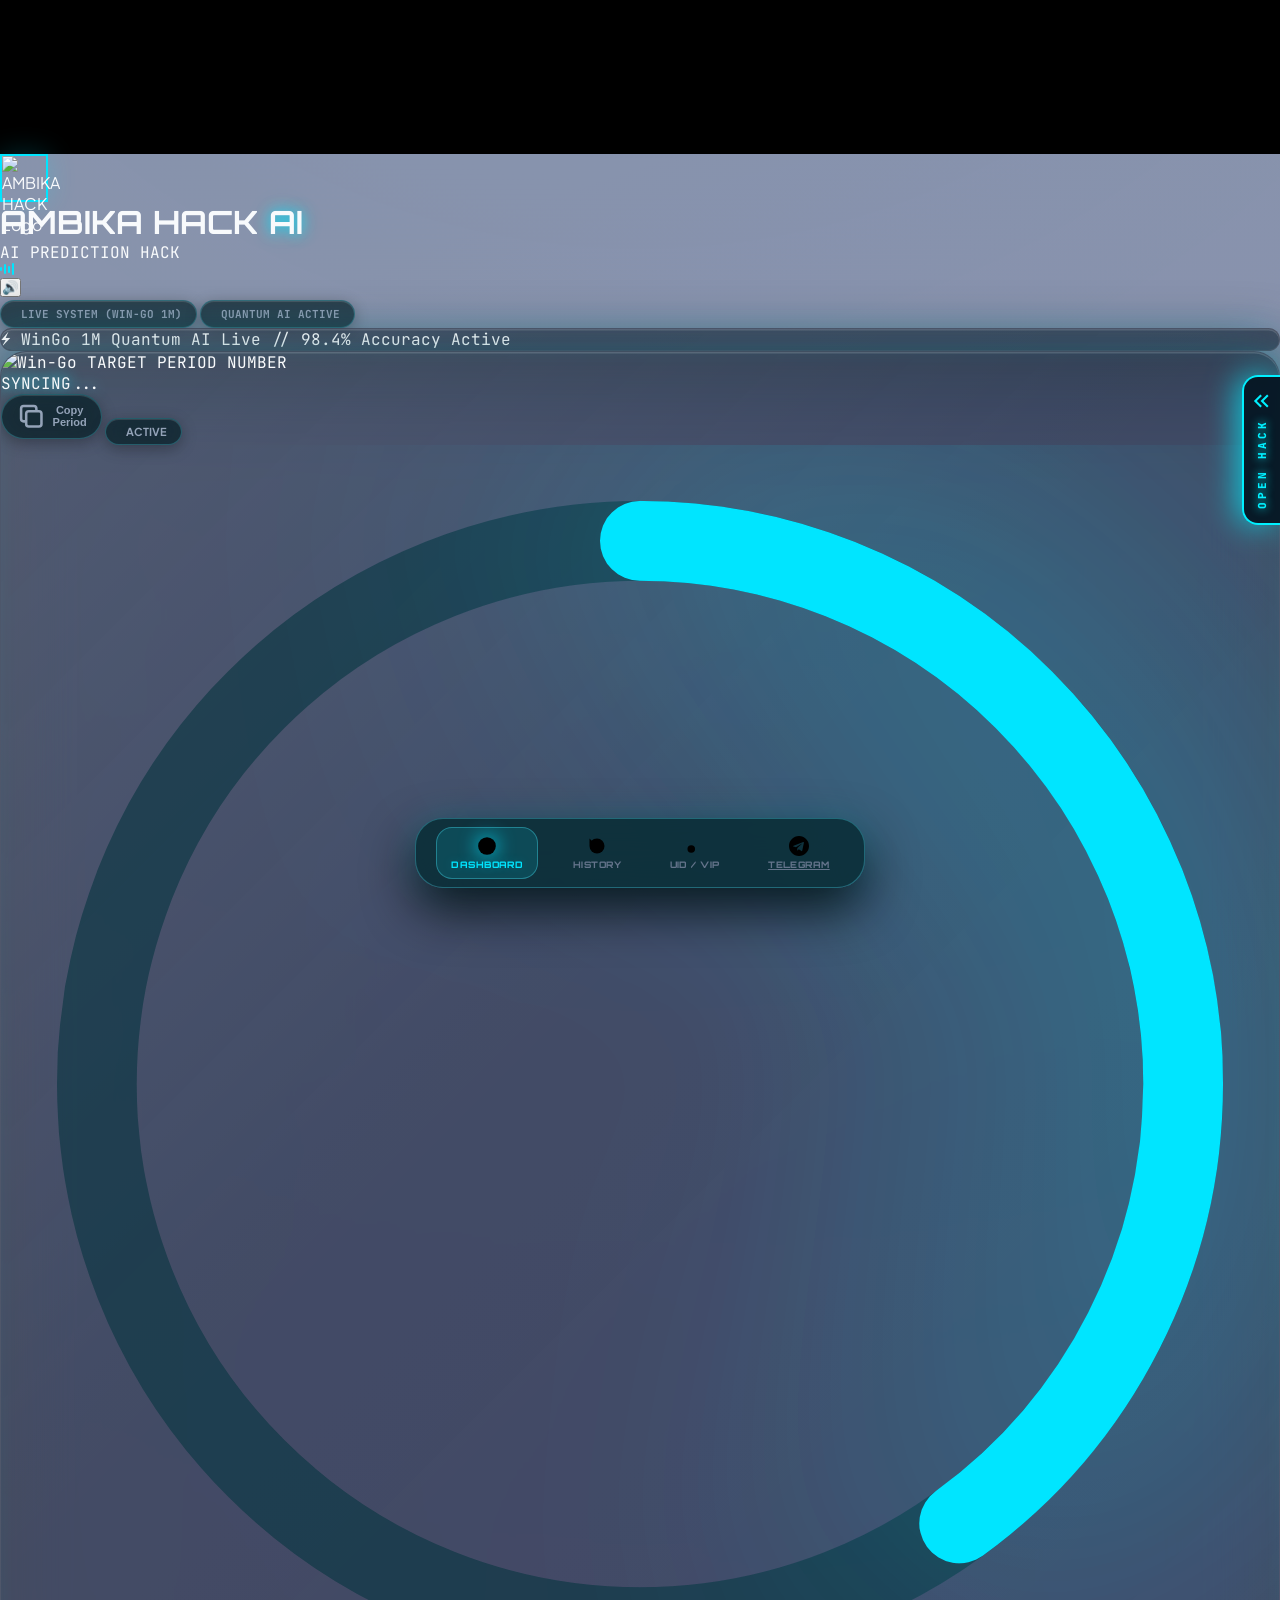
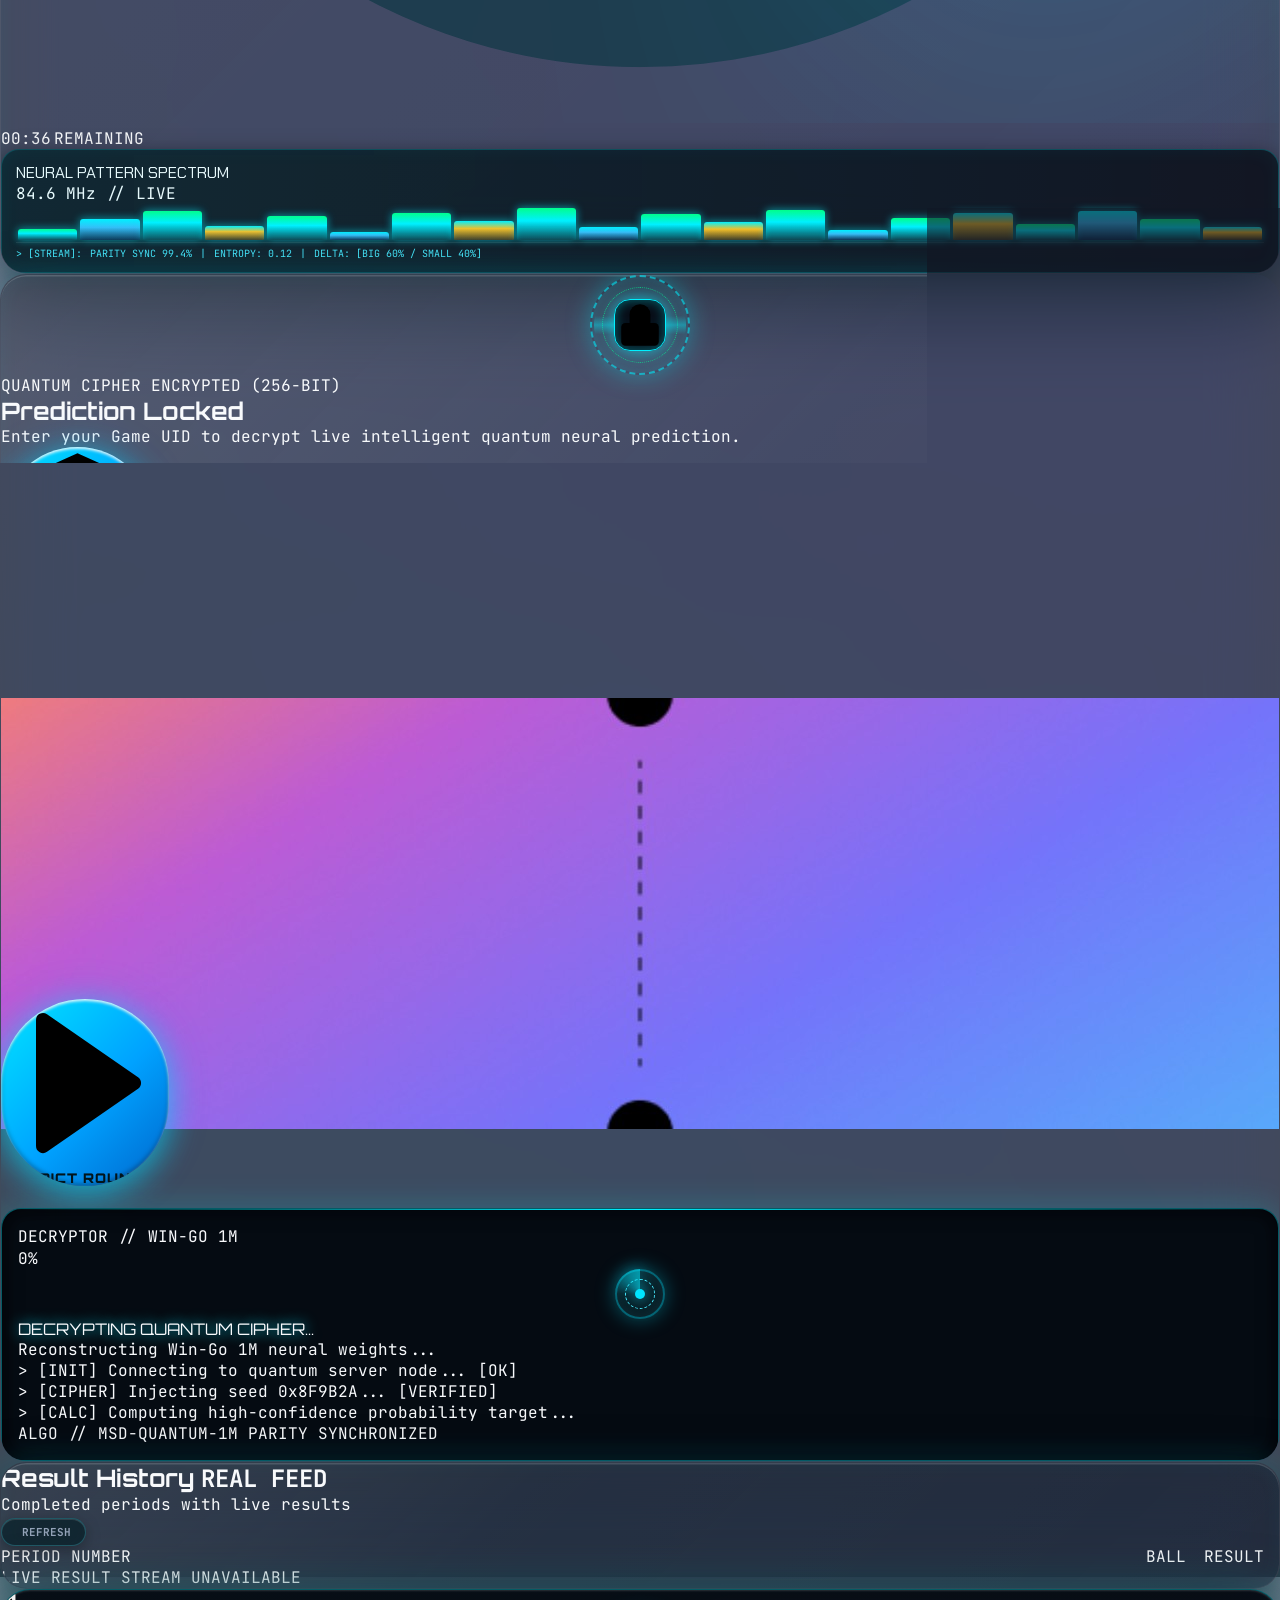
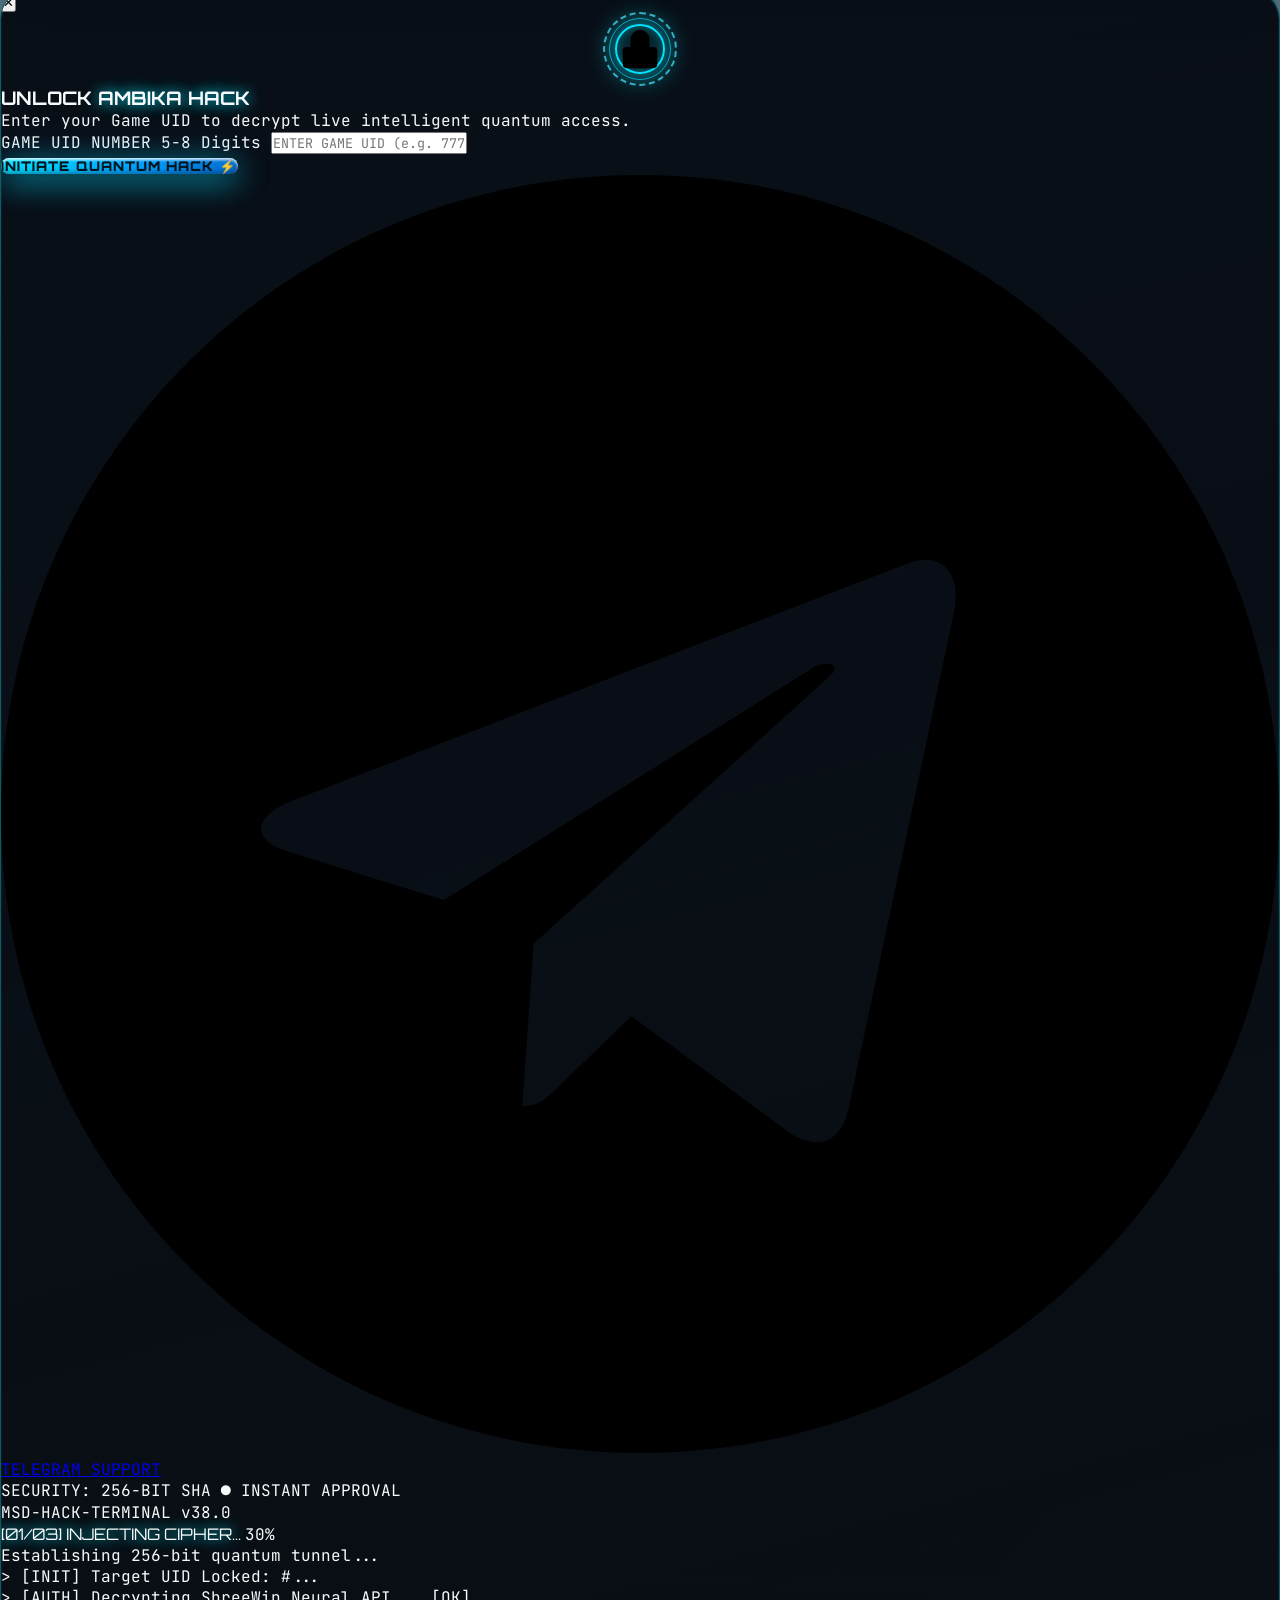
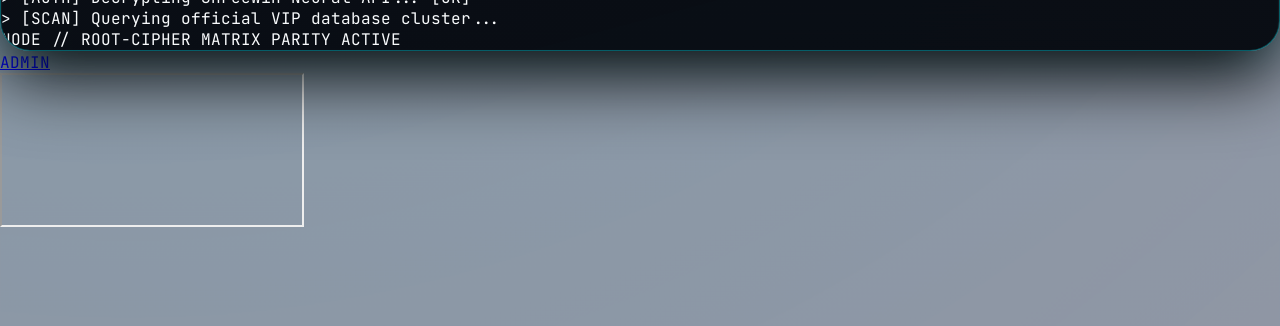
==== commit 77e775d5: "Add files via upload" ====
--- a/index.html
+++ b/index.html
@@ -5,7 +5,7 @@
     <meta charset="UTF-8">
     <meta name="viewport" content="width=device-width, initial-scale=1.0, maximum-scale=5.0">
     <meta name="theme-color" content="#01060b">
-    <base href="/static/msd/">
+    <base href="/">
 
     <!-- Favicon -->
     <link rel="icon" type="image/png" href="logo.png">
--- a/css/style.css
+++ b/css/style.css
@@ -0,0 +1,1134 @@
+/* ========================================================
+   AMBIKA HACK // INTELLIGENT PREDICTION CONSOLE
+   UNIFIED TEAL-BLUE & NEON CYAN LIQUID GLASS SYSTEM (v20.0)
+   ======================================================== */
+
+@import url('https://fonts.googleapis.com/css2?family=Chakra+Petch:wght@500;600;700&family=Orbitron:wght@600;700;800;900&family=Plus+Jakarta+Sans:wght@400;500;600;700;800&family=JetBrains+Mono:wght@400;500;600;700;800&family=Space+Grotesk:wght@500;600;700&display=swap');
+
+:root {
+    /* NEXT LEVEL PREMIUM DARK PALETTE */
+    --bg-dark: #0b0f19;
+    --bg-darker: #06090f;
+    --glass-bg: rgba(18, 24, 38, 0.6);
+    --glass-bg-hover: rgba(25, 33, 50, 0.7);
+    --glass-inner: rgba(10, 15, 25, 0.5);
+    --glass-border: rgba(255, 255, 255, 0.08);
+    --glass-border-highlight: rgba(255, 255, 255, 0.15);
+    --glass-reflection: linear-gradient(135deg, rgba(255, 255, 255, 0.1) 0%, rgba(255, 255, 255, 0.02) 40%, transparent 100%);
+    
+    --main-cyan: #00E5FF;
+    --light-blue: #3b82f6;
+    --soft-glow: rgba(0, 229, 255, 0.2);
+    --neon-gold: #fbbf24;
+    --neon-pink: #ec4899;
+    --neon-green: #10b981;
+    
+    --text-muted: #64748b;
+    --text-dim: #94a3b8;
+    --text-bright: #f8fafc;
+}
+
+* {
+    box-sizing: border-box;
+    margin: 0;
+    padding: 0;
+    -webkit-tap-highlight-color: transparent;
+}
+
+body {
+    background-color: var(--bg-dark);
+    background-image: 
+        radial-gradient(circle at 50% -10%, rgba(59, 130, 246, 0.15) 0%, transparent 60%),
+        radial-gradient(circle at 10% 75%, rgba(0, 229, 255, 0.1) 0%, transparent 50%),
+        radial-gradient(circle at 90% 35%, rgba(139, 92, 246, 0.1) 0%, transparent 50%);
+    color: var(--text-bright);
+    font-family: 'Plus Jakarta Sans', sans-serif;
+    min-height: 100vh;
+    padding-bottom: 95px;
+    overflow-x: hidden;
+    text-rendering: optimizeLegibility;
+    -webkit-font-smoothing: antialiased;
+}
+
+@keyframes slideUpFade {
+    0% { opacity: 0; transform: translateY(20px); }
+    100% { opacity: 1; transform: translateY(0); }
+}
+
+.animate-entrance {
+    animation: slideUpFade 0.6s cubic-bezier(0.16, 1, 0.3, 1) forwards;
+}
+
+/* FONT UTILITIES */
+.font-orbitron { font-family: 'Orbitron', sans-serif; }
+.font-mono { font-family: 'JetBrains Mono', monospace; }
+.font-chakra { font-family: 'Chakra Petch', sans-serif; }
+.font-grotesk { font-family: 'Space Grotesk', sans-serif; }
+
+/* GLOWS */
+.glow-cyan {
+    text-shadow: 0 0 14px var(--main-cyan), 0 0 28px var(--soft-glow);
+}
+.glow-gold {
+    text-shadow: 0 0 14px rgba(255, 215, 0, 0.9), 0 0 28px rgba(255, 215, 0, 0.45);
+}
+.glow-green {
+    text-shadow: 0 0 14px rgba(0, 255, 136, 0.95), 0 0 28px rgba(0, 255, 136, 0.55);
+}
+
+/* LIQUID GLASS PANEL (FROSTED GLASSMORPHISM) */
+.liquid-glass-card {
+    background: var(--glass-bg);
+    backdrop-filter: blur(32px) saturate(180%);
+    -webkit-backdrop-filter: blur(32px) saturate(180%);
+    border: 1px solid var(--glass-border);
+    border-radius: 26px;
+    box-shadow: 
+        0 24px 60px rgba(4, 20, 26, 0.75),
+        0 0 35px var(--soft-glow),
+        inset 0 1.5px 0 var(--glass-border-highlight),
+        inset 0 0 20px rgba(0, 229, 255, 0.05);
+    position: relative;
+    overflow: hidden;
+    transition: all 0.3s cubic-bezier(0.4, 0, 0.2, 1);
+}
+.liquid-glass-card::before {
+    content: '';
+    position: absolute;
+    top: 0;
+    left: 0;
+    right: 0;
+    height: 100%;
+    background: var(--glass-reflection);
+    pointer-events: none;
+    border-radius: inherit;
+}
+.liquid-glass-card:hover {
+    border-color: rgba(77, 235, 255, 0.45);
+    box-shadow: 
+        0 28px 70px rgba(4, 20, 26, 0.88),
+        0 0 45px rgba(0, 229, 255, 0.45),
+        inset 0 1.5px 0 rgba(255, 255, 255, 0.4);
+}
+
+/* LIQUID PILL BADGES */
+.liquid-pill {
+    background: rgba(6, 32, 40, 0.7);
+    backdrop-filter: blur(16px);
+    -webkit-backdrop-filter: blur(16px);
+    border: 1px solid rgba(77, 235, 255, 0.25);
+    border-radius: 9999px;
+    padding: 6px 14px;
+    font-size: 11px;
+    font-weight: 700;
+    display: inline-flex;
+    align-items: center;
+    gap: 6px;
+    color: var(--text-dim);
+    box-shadow: 0 4px 15px rgba(0, 0, 0, 0.3), inset 0 1px 0 rgba(255, 255, 255, 0.12);
+    transition: all 0.25s cubic-bezier(0.4, 0, 0.2, 1);
+}
+.liquid-pill:hover {
+    color: #fff;
+    border-color: var(--main-cyan);
+    background: rgba(8, 45, 54, 0.85);
+    box-shadow: 0 0 18px var(--soft-glow), inset 0 1px 0 rgba(255, 255, 255, 0.25);
+    transform: translateY(-1px);
+}
+
+.liquid-pill-cyan {
+    background: rgba(0, 229, 255, 0.12);
+    border: 1px solid rgba(77, 235, 255, 0.4);
+    color: var(--main-cyan);
+    box-shadow: 0 0 15px rgba(0, 229, 255, 0.2), inset 0 1px 0 rgba(255, 255, 255, 0.15);
+}
+
+/* LIQUID GLOW ACTION BUTTON */
+.btn-liquid-cyan {
+    background: linear-gradient(135deg, #00E5FF 0%, #00a2ff 55%, #0066cc 100%);
+    color: #03141a;
+    font-family: 'Orbitron', sans-serif;
+    font-weight: 900;
+    letter-spacing: 0.08em;
+    border: none;
+    border-radius: 9999px;
+    box-shadow: 
+        0 8px 30px rgba(0, 229, 255, 0.55),
+        0 0 40px rgba(0, 162, 255, 0.3),
+        inset 0 2px 3px rgba(255, 255, 255, 0.85),
+        inset 0 -2px 5px rgba(0, 0, 0, 0.35);
+    transition: all 0.25s cubic-bezier(0.4, 0, 0.2, 1);
+    cursor: pointer;
+    position: relative;
+    overflow: hidden;
+}
+.btn-liquid-cyan::after {
+    content: '';
+    position: absolute;
+    top: -50%;
+    left: -60%;
+    width: 40%;
+    height: 200%;
+    background: linear-gradient(90deg, transparent, rgba(255, 255, 255, 0.8), transparent);
+    transform: rotate(30deg);
+    animation: liquidShine 3.2s infinite;
+}
+@keyframes liquidShine {
+    0%, 75% { left: -60%; }
+    100% { left: 140%; }
+}
+.btn-liquid-cyan:hover:not(:disabled) {
+    box-shadow: 
+        0 10px 40px rgba(0, 229, 255, 0.85),
+        0 0 55px rgba(77, 235, 255, 0.5),
+        inset 0 2px 4px rgba(255, 255, 255, 0.95);
+    transform: translateY(-2px) scale(1.02);
+}
+.btn-liquid-cyan:active:not(:disabled) {
+    transform: translateY(1px) scale(0.99);
+    box-shadow: 0 4px 15px rgba(0, 229, 255, 0.4);
+}
+
+/* CIRCULAR RADIAL TIMER */
+.circular-timer-svg {
+    transform: rotate(-90deg);
+}
+.timer-track {
+    stroke: rgba(12, 55, 66, 0.65);
+}
+.timer-bar {
+    stroke: #00E5FF;
+    stroke-linecap: round;
+    transition: stroke-dashoffset 0.4s cubic-bezier(0.4, 0, 0.2, 1), stroke 0.3s ease;
+    filter: drop-shadow(0 0 10px #00E5FF);
+}
+
+/* FULL-WIDTH UNCLIPPED HISTORY ROW ITEM */
+.liquid-history-item {
+    background: var(--glass-inner);
+    border: 1px solid rgba(77, 235, 255, 0.18);
+    border-radius: 18px;
+    padding: 11px 16px;
+    display: grid;
+    grid-template-columns: 1fr 50px 75px;
+    align-items: center;
+    gap: 8px;
+    transition: all 0.25s cubic-bezier(0.4, 0, 0.2, 1);
+    box-shadow: inset 0 1px 0 rgba(255, 255, 255, 0.06);
+}
+.liquid-history-item:hover {
+    background: rgba(8, 45, 54, 0.85);
+    border-color: rgba(77, 235, 255, 0.45);
+    transform: translateY(-1.5px);
+    box-shadow: 0 8px 25px rgba(0, 0, 0, 0.5), 0 0 20px var(--soft-glow);
+}
+
+/* ========================================================
+   ⚡ QUANTUM NEURAL SCANNER RADAR ANIMATION (ANALYSIS LOADER)
+   ======================================================== */
+.quantum-radar-core {
+    position: relative;
+    width: 90px;
+    height: 90px;
+    margin: 0 auto;
+    display: flex;
+    align-items: center;
+    justify-content: center;
+}
+.quantum-radar-ring-1 {
+    position: absolute;
+    inset: 0;
+    border-radius: 50%;
+    border: 2px solid rgba(0, 229, 255, 0.4);
+    box-shadow: 0 0 20px rgba(0, 229, 255, 0.35), inset 0 0 15px rgba(77, 235, 255, 0.2);
+    animation: pulseRadarRing 2s ease-in-out infinite alternate;
+}
+.quantum-radar-ring-2 {
+    position: absolute;
+    inset: 10px;
+    border-radius: 50%;
+    border: 1.5px dashed #4DEBFF;
+    animation: rotateYantra 5s linear infinite;
+}
+.quantum-radar-ring-3 {
+    position: absolute;
+    inset: 20px;
+    border-radius: 50%;
+    border: 1px solid rgba(0, 229, 255, 0.6);
+    animation: rotateYantraRev 3.5s linear infinite;
+}
+.quantum-radar-sweep {
+    position: absolute;
+    inset: 0;
+    border-radius: 50%;
+    background: conic-gradient(from 0deg, transparent 0deg, transparent 270deg, rgba(0, 229, 255, 0.55) 360deg);
+    animation: rotateYantra 1.5s linear infinite;
+    filter: drop-shadow(0 0 8px #00E5FF);
+}
+.quantum-radar-center-dot {
+    position: relative;
+    z-index: 10;
+    width: 16px;
+    height: 16px;
+    border-radius: 50%;
+    background: #00E5FF;
+    box-shadow: 0 0 15px #00E5FF, 0 0 25px #4DEBFF;
+    animation: centerCorePulse 1.2s ease-in-out infinite alternate;
+}
+
+@keyframes pulseRadarRing {
+    0% { transform: scale(0.92); opacity: 0.7; }
+    100% { transform: scale(1.08); opacity: 1; filter: drop-shadow(0 0 10px #00E5FF); }
+}
+@keyframes centerCorePulse {
+    0% { transform: scale(0.8); opacity: 0.8; }
+    100% { transform: scale(1.25); opacity: 1; }
+}
+
+.history-tag-win {
+    background: rgba(0, 229, 255, 0.18);
+    border: 1px solid #00E5FF;
+    color: #00E5FF;
+    font-family: 'Orbitron', sans-serif;
+    font-size: 11px;
+    font-weight: 900;
+    padding: 5px 0;
+    width: 70px;
+    border-radius: 9999px;
+    letter-spacing: 0.08em;
+    text-align: center;
+    box-shadow: 0 0 16px rgba(0, 229, 255, 0.45);
+    display: inline-block;
+    flex-shrink: 0;
+}
+
+.history-tag-loss {
+    background: rgba(255, 0, 127, 0.14);
+    border: 1px solid rgba(255, 0, 127, 0.5);
+    color: #ff3399;
+    font-family: 'Orbitron', sans-serif;
+    font-size: 11px;
+    font-weight: 800;
+    padding: 5px 0;
+    width: 70px;
+    border-radius: 9999px;
+    letter-spacing: 0.08em;
+    text-align: center;
+    box-shadow: 0 0 12px rgba(255, 0, 127, 0.25);
+    display: inline-block;
+    flex-shrink: 0;
+}
+
+.history-tag-big {
+    background: rgba(0, 229, 255, 0.16);
+    border: 1px solid rgba(77, 235, 255, 0.55);
+    color: #00E5FF;
+    font-family: 'Orbitron', sans-serif;
+    font-size: 11px;
+    font-weight: 800;
+    padding: 5px 0;
+    width: 70px;
+    border-radius: 9999px;
+    letter-spacing: 0.06em;
+    text-align: center;
+    box-shadow: 0 0 15px rgba(0, 229, 255, 0.3);
+    display: inline-block;
+    flex-shrink: 0;
+}
+
+.history-tag-small {
+    background: rgba(77, 235, 255, 0.14);
+    border: 1px solid rgba(77, 235, 255, 0.45);
+    color: #4DEBFF;
+    font-family: 'Orbitron', sans-serif;
+    font-size: 11px;
+    font-weight: 800;
+    padding: 5px 0;
+    width: 70px;
+    border-radius: 9999px;
+    letter-spacing: 0.06em;
+    text-align: center;
+    box-shadow: 0 0 15px rgba(77, 235, 255, 0.25);
+    display: inline-block;
+    flex-shrink: 0;
+}
+
+/* ========================================================
+   🌿 GLOWING TEAL-CYAN YANTRA CHAKRA SYSTEM
+   ======================================================== */
+.yantra-chakra-wrapper {
+    position: relative;
+    width: 124px;
+    height: 124px;
+    display: flex;
+    align-items: center;
+    justify-content: center;
+    margin: 0 auto;
+}
+
+/* BACKDROP ENERGY PARTICLE AURA */
+.yantra-chakra-particle-glow {
+    position: absolute;
+    inset: -14px;
+    border-radius: 50%;
+    background: radial-gradient(circle, rgba(0, 229, 255, 0.45) 0%, rgba(77, 235, 255, 0.2) 50%, transparent 80%);
+    filter: blur(15px);
+    animation: yantraAuraPulse 3s ease-in-out infinite alternate;
+    pointer-events: none;
+}
+
+/* ROTATING 12-PETAL SACRED YANTRA SVG */
+.yantra-chakra-svg {
+    position: absolute;
+    inset: 0;
+    width: 100%;
+    height: 100%;
+    animation: rotateYantra 14s linear infinite;
+    filter: drop-shadow(0 0 12px rgba(0, 229, 255, 0.95)) drop-shadow(0 0 20px rgba(77, 235, 255, 0.6));
+}
+
+/* COUNTER-SPINNING INNER RETICLE */
+.yantra-chakra-inner-rays {
+    position: absolute;
+    inset: 12px;
+    border-radius: 50%;
+    border: 1.5px dashed rgba(77, 235, 255, 0.6);
+    animation: rotateYantraRev 8s linear infinite;
+    pointer-events: none;
+}
+
+@keyframes rotateYantra {
+    from { transform: rotate(0deg); }
+    to { transform: rotate(360deg); }
+}
+
+@keyframes rotateYantraRev {
+    from { transform: rotate(360deg); }
+    to { transform: rotate(0deg); }
+}
+
+@keyframes yantraAuraPulse {
+    0% { transform: scale(0.92); opacity: 0.7; }
+    100% { transform: scale(1.15); opacity: 1; }
+}
+
+/* CLEAN REVEAL FOR 3D BALL */
+.reveal-ball-clean {
+    animation: fadeInBall 0.35s ease-out forwards;
+}
+@keyframes fadeInBall {
+    0% { opacity: 0; transform: scale(0.88); }
+    100% { opacity: 1; transform: scale(1); }
+}
+
+/* ========================================================
+   🌿 CINEMATIC 3D SACRED YANTRA SPLASH PORTAL (MATCHING PALETTE)
+   ======================================================== */
+.cinematic-splash-yantra-core {
+    position: relative;
+    width: 220px;
+    height: 220px;
+    margin: 0 auto;
+    display: flex;
+    align-items: center;
+    justify-content: center;
+}
+
+/* DEEP MYSTICAL SHOCKWAVE AURA */
+.cinematic-yantra-shockwave {
+    position: absolute;
+    inset: -35px;
+    border-radius: 50%;
+    background: radial-gradient(circle, rgba(0, 229, 255, 0.4) 0%, rgba(77, 235, 255, 0.22) 45%, transparent 75%);
+    filter: blur(28px);
+    animation: shockwavePulse 2.8s ease-in-out infinite alternate;
+}
+
+/* OUTWARD EXPANDING ENERGY RING */
+.cinematic-yantra-pulse-ring {
+    position: absolute;
+    inset: -10px;
+    border-radius: 50%;
+    border: 2px solid rgba(77, 235, 255, 0.55);
+    box-shadow: 0 0 25px rgba(0, 229, 255, 0.5), inset 0 0 15px rgba(77, 235, 255, 0.35);
+    animation: energyRingExpand 2.2s cubic-bezier(0.2, 0.8, 0.2, 1) infinite;
+    pointer-events: none;
+}
+
+/* ROTATING 3D YANTRA CHAKRA SVG IN SPLASH */
+.cinematic-yantra-svg {
+    position: absolute;
+    inset: 0;
+    width: 100%;
+    height: 100%;
+    animation: rotateYantra 12s linear infinite;
+    filter: drop-shadow(0 0 18px rgba(0, 229, 255, 0.95)) drop-shadow(0 0 35px rgba(77, 235, 255, 0.65));
+}
+
+/* FLOATING FIREFLY PARTICLES */
+.firefly-particle {
+    position: absolute;
+    border-radius: 50%;
+    background: #00E5FF;
+    box-shadow: 0 0 10px #00E5FF, 0 0 20px #4DEBFF;
+    pointer-events: none;
+}
+.firefly-1 { width: 6px; height: 6px; top: 10%; left: 20%; animation: fireflyFloat1 4s ease-in-out infinite; }
+.firefly-2 { width: 8px; height: 8px; top: 25%; right: 15%; animation: fireflyFloat2 5s ease-in-out infinite; }
+.firefly-3 { width: 5px; height: 5px; bottom: 20%; left: 15%; animation: fireflyFloat3 4.5s ease-in-out infinite; }
+.firefly-4 { width: 7px; height: 7px; bottom: 30%; right: 25%; animation: fireflyFloat1 6s ease-in-out infinite; }
+.firefly-5 { width: 4px; height: 4px; top: 45%; left: 8%; animation: fireflyFloat2 3.8s ease-in-out infinite; }
+.firefly-6 { width: 6px; height: 6px; top: 60%; right: 10%; animation: fireflyFloat3 5.2s ease-in-out infinite; }
+
+@keyframes shockwavePulse {
+    0% { transform: scale(0.85); opacity: 0.6; }
+    100% { transform: scale(1.22); opacity: 1; filter: blur(35px); }
+}
+
+@keyframes energyRingExpand {
+    0% { transform: scale(0.75); opacity: 1; }
+    100% { transform: scale(1.35); opacity: 0; }
+}
+
+@keyframes fireflyFloat1 {
+    0%, 100% { transform: translateY(0) translateX(0) scale(1); opacity: 0.4; }
+    50% { transform: translateY(-24px) translateX(16px) scale(1.4); opacity: 1; }
+}
+@keyframes fireflyFloat2 {
+    0%, 100% { transform: translateY(0) translateX(0) scale(1.2); opacity: 0.9; }
+    50% { transform: translateY(22px) translateX(-20px) scale(0.7); opacity: 0.3; }
+}
+@keyframes fireflyFloat3 {
+    0%, 100% { transform: translateY(0) translateX(0) scale(0.8); opacity: 0.5; }
+    50% { transform: translateY(-30px) translateX(-14px) scale(1.5); opacity: 1; }
+}
+
+/* CYBER SECURITY SHIELD BADGE FOR MODAL */
+.cyber-shield-badge {
+    position: relative;
+    width: 74px;
+    height: 74px;
+    margin: 0 auto;
+    display: flex;
+    align-items: center;
+    justify-content: center;
+}
+.cyber-shield-ring-outer {
+    position: absolute;
+    inset: 0;
+    border-radius: 50%;
+    border: 2px dashed rgba(77, 235, 255, 0.7);
+    animation: rotateYantra 10s linear infinite;
+}
+.cyber-shield-ring-inner {
+    position: absolute;
+    inset: 6px;
+    border-radius: 50%;
+    border: 1.5px solid rgba(0, 229, 255, 0.65);
+    animation: rotateYantraRev 7s linear infinite;
+}
+.cyber-shield-core {
+    position: absolute;
+    inset: 12px;
+    border-radius: 50%;
+    background: radial-gradient(circle, #082d36 0%, #061b22 100%);
+    border: 2px solid #00E5FF;
+    display: flex;
+    align-items: center;
+    justify-content: center;
+    box-shadow: 0 0 28px rgba(0, 229, 255, 0.8), inset 0 0 10px rgba(0, 229, 255, 0.4);
+}
+
+/* LIQUID GLASS MODAL */
+.modal-glass-card {
+    background: rgba(8, 45, 54, 0.96);
+    backdrop-filter: blur(32px) saturate(180%);
+    -webkit-backdrop-filter: blur(32px) saturate(180%);
+    border: 1px solid rgba(77, 235, 255, 0.35);
+    border-radius: 30px;
+    box-shadow: 
+        0 30px 70px rgba(2, 12, 16, 0.95),
+        0 0 50px var(--soft-glow),
+        inset 0 1px 0 rgba(255, 255, 255, 0.2);
+    position: relative;
+    overflow: hidden;
+}
+
+/* HIGH TECH INPUT */
+.cyber-input-field {
+    width: 100%;
+    background: rgba(6, 32, 40, 0.92);
+    border: 1.5px solid rgba(77, 235, 255, 0.35);
+    border-radius: 18px;
+    padding: 15px 18px;
+    color: #fff;
+    font-family: 'JetBrains Mono', monospace;
+    font-size: 15px;
+    font-weight: 700;
+    text-align: center;
+    letter-spacing: 0.1em;
+    outline: none;
+    transition: all 0.25s ease;
+    box-shadow: inset 0 2px 6px rgba(0, 0, 0, 0.6);
+}
+.cyber-input-field:focus {
+    border-color: #00E5FF;
+    box-shadow: 0 0 30px rgba(0, 229, 255, 0.4), inset 0 2px 6px rgba(0, 0, 0, 0.8);
+}
+
+/* FLOATING DOCK */
+.bottom-nav-bar {
+    position: fixed;
+    bottom: 12px;
+    left: 50%;
+    transform: translateX(-50%);
+    width: calc(100% - 24px);
+    max-width: 450px;
+    height: 70px;
+    background: rgba(8, 45, 54, 0.88);
+    backdrop-filter: blur(28px);
+    -webkit-backdrop-filter: blur(28px);
+    border: 1px solid rgba(77, 235, 255, 0.3);
+    border-radius: 28px;
+    display: flex;
+    align-items: center;
+    justify-content: space-around;
+    z-index: 45;
+    padding: 0 10px;
+    box-shadow: 0 20px 50px rgba(2, 12, 16, 0.9), 0 0 35px var(--soft-glow);
+}
+
+.nav-item-btn {
+    display: flex;
+    flex-direction: column;
+    align-items: center;
+    justify-content: center;
+    gap: 3px;
+    color: var(--text-muted);
+    font-family: 'Orbitron', sans-serif;
+    font-size: 9px;
+    font-weight: 800;
+    letter-spacing: 0.05em;
+    background: none;
+    border: none;
+    cursor: pointer;
+    transition: all 0.2s cubic-bezier(0.4, 0, 0.2, 1);
+    padding: 8px 14px;
+    border-radius: 16px;
+}
+.nav-item-btn.active {
+    color: #00E5FF;
+    text-shadow: 0 0 12px var(--soft-glow);
+    background: rgba(0, 229, 255, 0.14);
+    border: 1px solid rgba(77, 235, 255, 0.35);
+}
+.nav-item-btn:hover {
+    color: #fff;
+}
+.nav-item-btn svg {
+    width: 20px;
+    height: 20px;
+    transition: transform 0.2s ease;
+}
+.nav-item-btn.active svg {
+    transform: scale(1.18);
+    filter: drop-shadow(0 0 8px #00E5FF);
+}
+
+/* BRAND LOGO RING */
+.brand-logo-ring {
+    border: 2px solid #00E5FF;
+    box-shadow: 0 0 28px var(--soft-glow);
+}
+
+/* AUDIO WAVE ANIMATION */
+.sound-wave {
+    display: flex;
+    align-items: center;
+    gap: 2px;
+    height: 12px;
+}
+.sound-wave-bar {
+    width: 2px;
+    background-color: #00E5FF;
+    border-radius: 2px;
+    animation: soundWaveAnim 1.2s ease-in-out infinite alternate;
+}
+.sound-wave-bar:nth-child(1) { height: 4px; animation-delay: 0s; }
+.sound-wave-bar:nth-child(2) { height: 10px; animation-delay: 0.2s; }
+.sound-wave-bar:nth-child(3) { height: 7px; animation-delay: 0.4s; }
+.sound-wave-bar:nth-child(4) { height: 12px; animation-delay: 0.1s; }
+@keyframes soundWaveAnim {
+    0% { transform: scaleY(0.3); }
+    100% { transform: scaleY(1); }
+}
+
+/* TOAST */
+#toastContainer {
+    position: fixed;
+    top: 20px;
+    left: 50%;
+    transform: translateX(-50%);
+    z-index: 100;
+    display: flex;
+    flex-direction: column;
+    gap: 8px;
+    pointer-events: none;
+}
+.toast-item {
+    background: rgba(8, 45, 54, 0.95);
+    border: 1.5px solid #00E5FF;
+    color: #fff;
+    font-family: 'JetBrains Mono', monospace;
+    font-size: 12px;
+    font-weight: 700;
+    padding: 12px 22px;
+    border-radius: 9999px;
+    box-shadow: 0 15px 40px rgba(0, 0, 0, 0.9), 0 0 28px var(--soft-glow);
+    opacity: 0;
+    transform: translateY(-12px);
+    transition: all 0.25s ease;
+    pointer-events: auto;
+}
+.toast-item.show {
+    opacity: 1;
+    transform: translateY(0);
+}
+
+/* ======== FLOATING HACK PANEL (post-verification) ======== */
+#hackConsoleContainer.floating-mode-active {
+    position: fixed !important;
+    top: 50% !important;
+    left: 50% !important;
+    transform: translate(-50%, -50%) scale(1) !important;
+    width: 94% !important;
+    max-width: 460px !important;
+    height: 88vh !important;
+    min-height: auto !important;
+    background: rgba(4, 14, 22, 0.97) !important;
+    backdrop-filter: blur(24px) !important;
+    border: 1px solid rgba(0, 240, 255, 0.45) !important;
+    border-radius: 28px !important;
+    box-shadow: 0 0 60px rgba(0, 229, 255, 0.2), 0 0 120px rgba(0, 229, 255, 0.08) !important;
+    overflow-y: auto !important;
+    overflow-x: hidden !important;
+    z-index: 99995 !important;
+    transition: all 0.45s cubic-bezier(0.34, 1.56, 0.64, 1) !important;
+    opacity: 1 !important;
+}
+
+#hackConsoleContainer.floating-mode-active.hack-panel-hidden {
+    transform: translate(-50%, 110%) scale(0.85) !important;
+    opacity: 0 !important;
+    pointer-events: none !important;
+}
+
+#hackConsoleContainer.floating-mode-active nav.bottom-nav-bar {
+    position: sticky;
+    bottom: 0;
+    width: 100%;
+    border-radius: 0 0 24px 24px;
+    background: rgba(4, 14, 22, 0.98);
+}
+
+.modal-glass-card {
+    background: linear-gradient(165deg, rgba(6, 12, 20, 0.98) 0%, rgba(4, 8, 14, 0.96) 100%) !important;
+    border: 1.5px solid rgba(0, 240, 255, 0.35) !important;
+    box-shadow: 
+        0 25px 70px rgba(0, 0, 0, 0.95),
+        0 0 45px rgba(0, 229, 255, 0.25),
+        inset 0 1px 2px rgba(255, 255, 255, 0.15) !important;
+    backdrop-filter: blur(30px) !important;
+    -webkit-backdrop-filter: blur(30px) !important;
+}
+
+/* ========================================================
+   ⚡ AAA HACKER CYBER NEURAL SPECTRUM EQUALIZER & TELEMETRY
+   ======================================================== */
+.cyber-spectrum-container {
+    position: relative;
+    background: rgba(3, 7, 14, 0.75);
+    border: 1px solid rgba(0, 240, 255, 0.25);
+    border-radius: 18px;
+    padding: 12px 14px;
+    overflow: hidden;
+    box-shadow: inset 0 0 20px rgba(0, 240, 255, 0.05), 0 8px 24px rgba(0, 0, 0, 0.6);
+}
+
+.cyber-spectrum-container::before {
+    content: '';
+    position: absolute;
+    top: 0;
+    left: -100%;
+    width: 200%;
+    height: 100%;
+    background: linear-gradient(90deg, transparent 0%, rgba(0, 240, 255, 0.08) 50%, transparent 100%);
+    animation: laserScanAcross 3.5s linear infinite;
+    pointer-events: none;
+}
+
+@keyframes laserScanAcross {
+    0% { transform: translateX(-50%); }
+    100% { transform: translateX(50%); }
+}
+
+.cyber-eq-bars {
+    display: flex;
+    align-items: flex-end;
+    justify-content: space-between;
+    gap: 3px;
+    height: 38px;
+    padding: 4px 2px 2px 2px;
+}
+
+.cyber-eq-bar {
+    flex: 1;
+    min-width: 4px;
+    background: linear-gradient(to top, rgba(0, 240, 255, 0.2) 0%, #00f0ff 60%, #00ff88 100%);
+    border-radius: 3px 3px 1px 1px;
+    box-shadow: 0 0 8px rgba(0, 240, 255, 0.6);
+    animation: eqBounce 1.2s ease-in-out infinite alternate;
+}
+
+.cyber-eq-bar:nth-child(2n) { animation-duration: 0.9s; animation-delay: 0.15s; background: linear-gradient(to top, rgba(0, 136, 255, 0.2) 0%, #38bdf8 60%, #00f0ff 100%); }
+.cyber-eq-bar:nth-child(3n) { animation-duration: 1.4s; animation-delay: 0.3s; }
+.cyber-eq-bar:nth-child(4n) { animation-duration: 0.75s; animation-delay: 0.45s; background: linear-gradient(to top, rgba(251, 191, 36, 0.2) 0%, #fbbf24 60%, #00f0ff 100%); }
+.cyber-eq-bar:nth-child(5n) { animation-duration: 1.1s; animation-delay: 0.2s; }
+.cyber-eq-bar:nth-child(7n) { animation-duration: 0.85s; animation-delay: 0.4s; }
+
+@keyframes eqBounce {
+    0% { height: 18%; opacity: 0.45; filter: drop-shadow(0 0 2px #00f0ff); }
+    50% { height: 85%; opacity: 1; filter: drop-shadow(0 0 10px #00ff88); }
+    100% { height: 35%; opacity: 0.75; filter: drop-shadow(0 0 6px #00f0ff); }
+}
+
+/* LIVE STREAMING TICKER */
+.cyber-telemetry-ticker {
+    display: flex;
+    align-items: center;
+    gap: 8px;
+    font-family: 'JetBrains Mono', monospace;
+    font-size: 10px;
+    color: #4debff;
+    white-space: nowrap;
+    overflow: hidden;
+    padding-top: 4px;
+    border-top: 1px solid rgba(255, 255, 255, 0.08);
+}
+
+/* ========================================================
+   🔒 HOLOGRAPHIC QUANTUM BIOMETRIC LOCK CORE
+   ======================================================== */
+.quantum-holo-lock-core {
+    position: relative;
+    width: 100px;
+    height: 100px;
+    margin: 0 auto;
+    display: flex;
+    align-items: center;
+    justify-content: center;
+}
+
+.holo-ring-outer {
+    position: absolute;
+    inset: 0;
+    border-radius: 50%;
+    border: 2px dashed rgba(0, 240, 255, 0.6);
+    box-shadow: 0 0 25px rgba(0, 240, 255, 0.35), inset 0 0 15px rgba(0, 240, 255, 0.2);
+    animation: rotateYantra 10s linear infinite;
+}
+
+.holo-ring-inner {
+    position: absolute;
+    inset: 12px;
+    border-radius: 50%;
+    border: 1.5px dotted rgba(0, 255, 136, 0.7);
+    animation: rotateYantraRev 6s linear infinite;
+}
+
+.holo-laser-sweep {
+    position: absolute;
+    inset: 4px;
+    border-radius: 50%;
+    background: linear-gradient(180deg, transparent 40%, rgba(0, 240, 255, 0.4) 50%, transparent 60%);
+    animation: laserVerticalSweep 2.2s ease-in-out infinite alternate;
+    pointer-events: none;
+}
+
+@keyframes laserVerticalSweep {
+    0% { transform: translateY(-35px) scaleY(0.5); opacity: 0.2; }
+    50% { opacity: 1; filter: drop-shadow(0 0 8px #00f0ff); }
+    100% { transform: translateY(35px) scaleY(0.5); opacity: 0.2; }
+}
+
+.holo-center-lock {
+    position: relative;
+    z-index: 10;
+    width: 52px;
+    height: 52px;
+    border-radius: 16px;
+    background: rgba(6, 12, 22, 0.95);
+    border: 1.5px solid #00f0ff;
+    display: flex;
+    align-items: center;
+    justify-content: center;
+    box-shadow: 0 0 20px rgba(0, 240, 255, 0.75), inset 0 0 12px rgba(0, 240, 255, 0.4);
+    animation: lockCorePulse 2s ease-in-out infinite alternate;
+}
+
+@keyframes lockCorePulse {
+    0% { transform: scale(0.96); box-shadow: 0 0 15px rgba(0, 240, 255, 0.5); border-color: #00f0ff; }
+    100% { transform: scale(1.04); box-shadow: 0 0 30px rgba(0, 240, 255, 0.9), 0 0 45px rgba(0, 255, 136, 0.5); border-color: #4debff; }
+}
+
+/* ========================================================
+   ⚡ NEXT LEVEL HACKER MATRIX DECODER TERMINAL LOADER
+   ======================================================== */
+.hacker-decoder-box {
+    background: rgba(2, 6, 12, 0.92);
+    border: 1px solid rgba(0, 240, 255, 0.35);
+    border-radius: 20px;
+    padding: 16px;
+    box-shadow: 0 0 35px rgba(0, 240, 255, 0.2), inset 0 0 20px rgba(0, 0, 0, 0.8);
+    position: relative;
+    overflow: hidden;
+}
+
+.hacker-decoder-box::after {
+    content: '';
+    position: absolute;
+    top: 0;
+    left: 0;
+    right: 0;
+    height: 1px;
+    background: linear-gradient(90deg, transparent, #00f0ff, transparent);
+    animation: laserLineScan 2s ease-in-out infinite;
+}
+
+@keyframes laserLineScan {
+    0%, 100% { opacity: 0.3; transform: scaleX(0.5); }
+    50% { opacity: 1; transform: scaleX(1); }
+}
+
+/* ========================================================
+   ⚡ GLITCH REVEAL FLASH & ROLLING SCRAMBLE ANIMATIONS
+   ======================================================== */
+.glitch-reveal-flash {
+    animation: cyberGlitchFlash 0.5s cubic-bezier(0.2, 0.8, 0.2, 1) forwards;
+}
+
+@keyframes cyberGlitchFlash {
+    0% { transform: scale(0.82); filter: brightness(2.8) contrast(1.8) drop-shadow(0 0 30px #00ff88); opacity: 0.4; }
+    35% { transform: scale(1.12) rotate(1.5deg); filter: drop-shadow(0 0 25px #00f0ff); }
+    70% { transform: scale(0.96) rotate(-1deg); filter: drop-shadow(0 0 18px #00ff88); }
+    100% { transform: scale(1) rotate(0deg); filter: brightness(1) drop-shadow(0 0 16px rgba(0,240,255,0.85)); opacity: 1; }
+}
+
+.scramble-digit-active {
+    animation: scramblePulse 0.12s ease-in-out infinite alternate;
+    text-shadow: 0 0 14px #00f0ff, 0 0 25px #00ff88;
+    color: #4debff !important;
+}
+
+@keyframes scramblePulse {
+    0% { opacity: 0.65; transform: scale(0.92); }
+    100% { opacity: 1; transform: scale(1.08); }
+}
+
+/* ========================================================
+   🔥 ULTRA-FAST CHAKRA FIRE SPIN & PLASMA QUANTUM SURGE
+   ======================================================== */
+.chakra-fast-fire-spin {
+    animation: fastChakraSpin 0.32s linear infinite !important;
+    filter: drop-shadow(0 0 12px #00f0ff) brightness(1.5) !important;
+    will-change: transform;
+    transform: translateZ(0);
+}
+
+.chakra-fire-glow-active {
+    animation: firePlasmaPulse 0.28s ease-in-out infinite alternate !important;
+    background: radial-gradient(circle, rgba(255, 230, 0, 0.75) 0%, rgba(255, 0, 100, 0.6) 45%, rgba(0, 240, 255, 0.5) 100%) !important;
+    will-change: transform, opacity;
+    transform: translateZ(0);
+}
+
+@keyframes fastChakraSpin {
+    0% { transform: rotate(0deg) translateZ(0); }
+    100% { transform: rotate(360deg) translateZ(0); }
+}
+
+@keyframes firePlasmaPulse {
+    0% { 
+        box-shadow: 0 0 20px rgba(255, 230, 0, 0.8), 0 0 35px rgba(255, 23, 68, 0.7); 
+        transform: scale(0.95) translateZ(0); 
+        opacity: 0.85;
+    }
+    100% { 
+        box-shadow: 0 0 35px rgba(255, 230, 0, 0.95), 0 0 55px rgba(255, 23, 68, 0.85); 
+        transform: scale(1.1) translateZ(0); 
+        opacity: 1;
+    }
+}
+
+/* ========================================================
+   🟡 BIG (YELLOW) & 🔴 SMALL (RED) THEME SPECIFIC CLASSES
+   ======================================================== */
+.text-size-big {
+    color: #FFE600 !important;
+    text-shadow: 0 0 16px rgba(255, 230, 0, 0.95), 0 0 35px rgba(255, 170, 0, 0.85), 0 0 55px rgba(255, 140, 0, 0.6) !important;
+}
+
+.text-size-small {
+    color: #FF2A55 !important;
+    text-shadow: 0 0 16px rgba(255, 42, 85, 0.95), 0 0 35px rgba(255, 23, 68, 0.85), 0 0 55px rgba(220, 0, 50, 0.6) !important;
+}
+
+.badge-size-big {
+    background: rgba(255, 230, 0, 0.16) !important;
+    border: 1px solid rgba(255, 230, 0, 0.65) !important;
+    color: #FFE600 !important;
+    box-shadow: 0 0 14px rgba(255, 230, 0, 0.45) !important;
+}
+
+.badge-size-small {
+    background: rgba(255, 42, 85, 0.16) !important;
+    border: 1px solid rgba(255, 42, 85, 0.65) !important;
+    color: #FF6B8B !important;
+    box-shadow: 0 0 14px rgba(255, 42, 85, 0.45) !important;
+}
+
+.chakra-aura-big {
+    background: radial-gradient(circle, rgba(255, 230, 0, 0.55) 0%, rgba(255, 140, 0, 0.3) 45%, transparent 75%) !important;
+    filter: blur(16px) !important;
+    opacity: 0.9 !important;
+}
+
+.chakra-aura-small {
+    background: radial-gradient(circle, rgba(255, 42, 85, 0.55) 0%, rgba(255, 0, 100, 0.3) 45%, transparent 75%) !important;
+    filter: blur(16px) !important;
+    opacity: 0.9 !important;
+}
+
+.chakra-svg-big {
+    color: #FFE600 !important;
+    filter: drop-shadow(0 0 15px rgba(255, 230, 0, 0.95)) drop-shadow(0 0 28px rgba(255, 140, 0, 0.75)) !important;
+}
+
+.chakra-svg-small {
+    color: #FF2A55 !important;
+    filter: drop-shadow(0 0 15px rgba(255, 42, 85, 0.95)) drop-shadow(0 0 28px rgba(255, 23, 68, 0.75)) !important;
+}
+
+/* ========================================================
+   📱 MOBILE LAG ELIMINATION & 60FPS HARDWARE ACCELERATION
+   ======================================================== */
+@media (max-width: 768px) {
+    /* Reduce GPU composition overhead from excessive blurs */
+    .liquid-glass-card,
+    .modal-glass-card,
+    .liquid-panel,
+    .liquid-card {
+        backdrop-filter: blur(8px) saturate(140%) !important;
+        -webkit-backdrop-filter: blur(8px) saturate(140%) !important;
+        box-shadow: 0 10px 30px rgba(2, 12, 16, 0.75) !important;
+    }
+
+    .bottom-nav-bar {
+        backdrop-filter: blur(10px) !important;
+        -webkit-backdrop-filter: blur(10px) !important;
+        box-shadow: 0 10px 30px rgba(0, 0, 0, 0.8) !important;
+    }
+
+    #hackFloatPanel {
+        backdrop-filter: blur(8px) !important;
+        -webkit-backdrop-filter: blur(8px) !important;
+        box-shadow: 0 12px 35px rgba(0, 0, 0, 0.85) !important;
+    }
+
+    /* Simplify SVG drop-shadow filters on mobile to prevent GPU stalls */
+    .chakra-svg-big,
+    .chakra-svg-small {
+        filter: drop-shadow(0 0 10px currentColor) !important;
+    }
+
+    .chakra-aura-big,
+    .chakra-aura-small {
+        filter: blur(8px) !important;
+        opacity: 0.7 !important;
+    }
+
+    .glow-cyan, .glow-gold, .glow-green, .glow-pink {
+        text-shadow: 0 0 8px currentColor !important;
+    }
+
+    /* Smooth scrolling & hardware acceleration */
+    html, body {
+        scroll-behavior: smooth;
+        -webkit-overflow-scrolling: touch;
+    }
+}
+
+
+
+
+/* ==========================================================================
+   DMFIRST THEME EXACT MATCH (LEFT IMAGE) - PASTE THIS IN YOUR WINGO CSS!
+   ========================================================================== */
+
+/* 1. App Background */
+body, html { background-color: #9195a3 !important; }
+#app, .WinGo__C, .saas-lottery-page { background-color: #01120f !important; color: #fff; max-width: 500px !important; margin: 0 auto !important; }
+
+/* 2. Top Header */
+.van-nav-bar, .van-nav-bar__content, .NavBar__C, .header, .notice { background-color: #01120f !important; }
+.van-nav-bar__title, .van-nav-bar .van-icon, .NavBar__C * { color: #ffffff !important; }
+.notice .detail, .notice-btn, .NavBar__C .detail { background-color: transparent !important; color: #00a86b !important; border: none !important; }
+
+/* 3. Wallet Box */
+.Wallet__C-balance, .wallet-box { background-color: #023023 !important; border-radius: 0.5rem !important; padding: 0.4rem !important; }
+.Wallet__C-balance-l2, .Wallet__C-balance .text { text-transform: uppercase !important; }
+.Wallet__C-balance .amount, .Wallet__C-balance-l1 { font-size: 0.9rem !important; color: #FED24E !important; font-weight: bold !important; font-family: Arial, sans-serif !important; }
+.Wallet__C-balance .text, .Wallet__C-balance-l2 { font-size: 0.35rem !important; color: #FFFFFF !important; }
+.Wallet__C-balance-b .btn, .wallet-btn { border-radius: 0.6rem !important; font-size: 0.35rem !important; font-weight: bold !important; height: 0.8rem !important; line-height: 0.8rem !important; width: 45% !important; }
+.Wallet__C-balance-b .btn.withdraw, .wallet-btn.withdraw, .Wallet__C-balance-b > div:first-child { background: #00a86b !important; color: white !important; border: none !important; }
+.Wallet__C-balance-b .btn.deposit, .wallet-btn.deposit, .Wallet__C-balance-b > div:last-child { background: transparent !important; border: 1px solid #00a86b !important; color: white !important; }
+
+/* 4. Timer Active Tabs (WinGo 30sec) */
+.GameList__C-item, .timer-card { background-color: #023023 !important; border: none !important; border-radius: 0.2rem !important; }
+.GameList__C-item.active, .timer-card.active { background-color: #00a86b !important; border: none !important; box-shadow: none !important; }
+.GameList__C-item.active .van-icon, .timer-card.active .van-icon { filter: none !important; opacity: 1 !important; }
+
+/* 5. Ticket Time Box */
+.TimeLeft__C, .ticket-box { background-color: #012b1f !important; background-image: none !important; border-radius: 0.2rem !important; }
+.TimeLeft__C-time > div, .TimeLeft__C-time > div[data-v-3cbad787] { background-color: #023023 !important; color: #ffffff !important; border: none !important; box-shadow: none !important; }
+.TimeLeft__C-time > div:nth-child(3), .TimeLeft__C-time > div:nth-child(3)[data-v-3cbad787] { background-color: transparent !important; }
+.TimeLeft__C-rule, .how-to-play-btn { background: transparent !important; border: 1px solid #00a86b !important; color: white !important; }
+
+/* 6. OVERLAY FREEZE TIMER (The HUGE timer overlapping everything in the left image) */
+.Betting__C-mark { background: transparent !important; z-index: 999 !important; }
+.Betting__C-mark > div { background-color: #023023 !important; color: #FED24E !important; border: none !important; width: 2.2rem !important; height: 2.6rem !important; line-height: 2.6rem !important; font-size: 2.2rem !important; font-weight: bold !important; font-family: Arial, sans-serif !important; border-radius: 0.2rem !important; box-shadow: 0 0 15px rgba(0,0,0,0.8) !important; padding: 0 !important; margin: 0 0.1rem !important; }
+.Betting__C-mark > div:nth-child(3) { background: transparent !important; width: 0.5rem !important; box-shadow: none !important; }
+.Betting__C-mark p { display: none !important; }
+
+/* 7. Betting Area Background */
+.Betting__C { background-color: #023023 !important; }
+.Betting__C-multiple-r { background-color: #01120f !important; color: #ffffff !important; }
+.Betting__C-multiple-r.active { background: #00a86b !important; border: none !important; color: #ffffff !important; }
+.Betting__C-multiple-l { border: 1px solid #FED24E !important; color: #FED24E !important; background: transparent !important; }
+
+/* 8. Game History Tabs & Head */
+.history .nav>.nav-container>div { background: #023023 !important; color: #ffffff !important; }
+.history .nav>.nav-container>div.active { background: #00a86b !important; border: none !important; color: #ffffff !important; }
+.record-head { background: #023023 !important; }
+.record-head > div { color: #FED24E !important; }
+
+/* 9. Table Body Stripes */
+.GameRecord__C-body > div, .record-body > div { background-color: #01120f !important; }
+.GameRecord__C-body > div:nth-child(even), .record-body > div:nth-child(even) { background-color: #023023 !important; }
+
+/* 10. History Table Numbers (Colored Text, No Background Circle) */
+.numItem, .record-body-num { background: transparent !important; font-size: 0.4rem !important; font-weight: bold !important; }
+.numItem.bg-green { color: #189a62 !important; }
+.numItem.bg-red { color: #f44336 !important; }
+.numItem.bg-violet { color: #9c27b0 !important; }
+
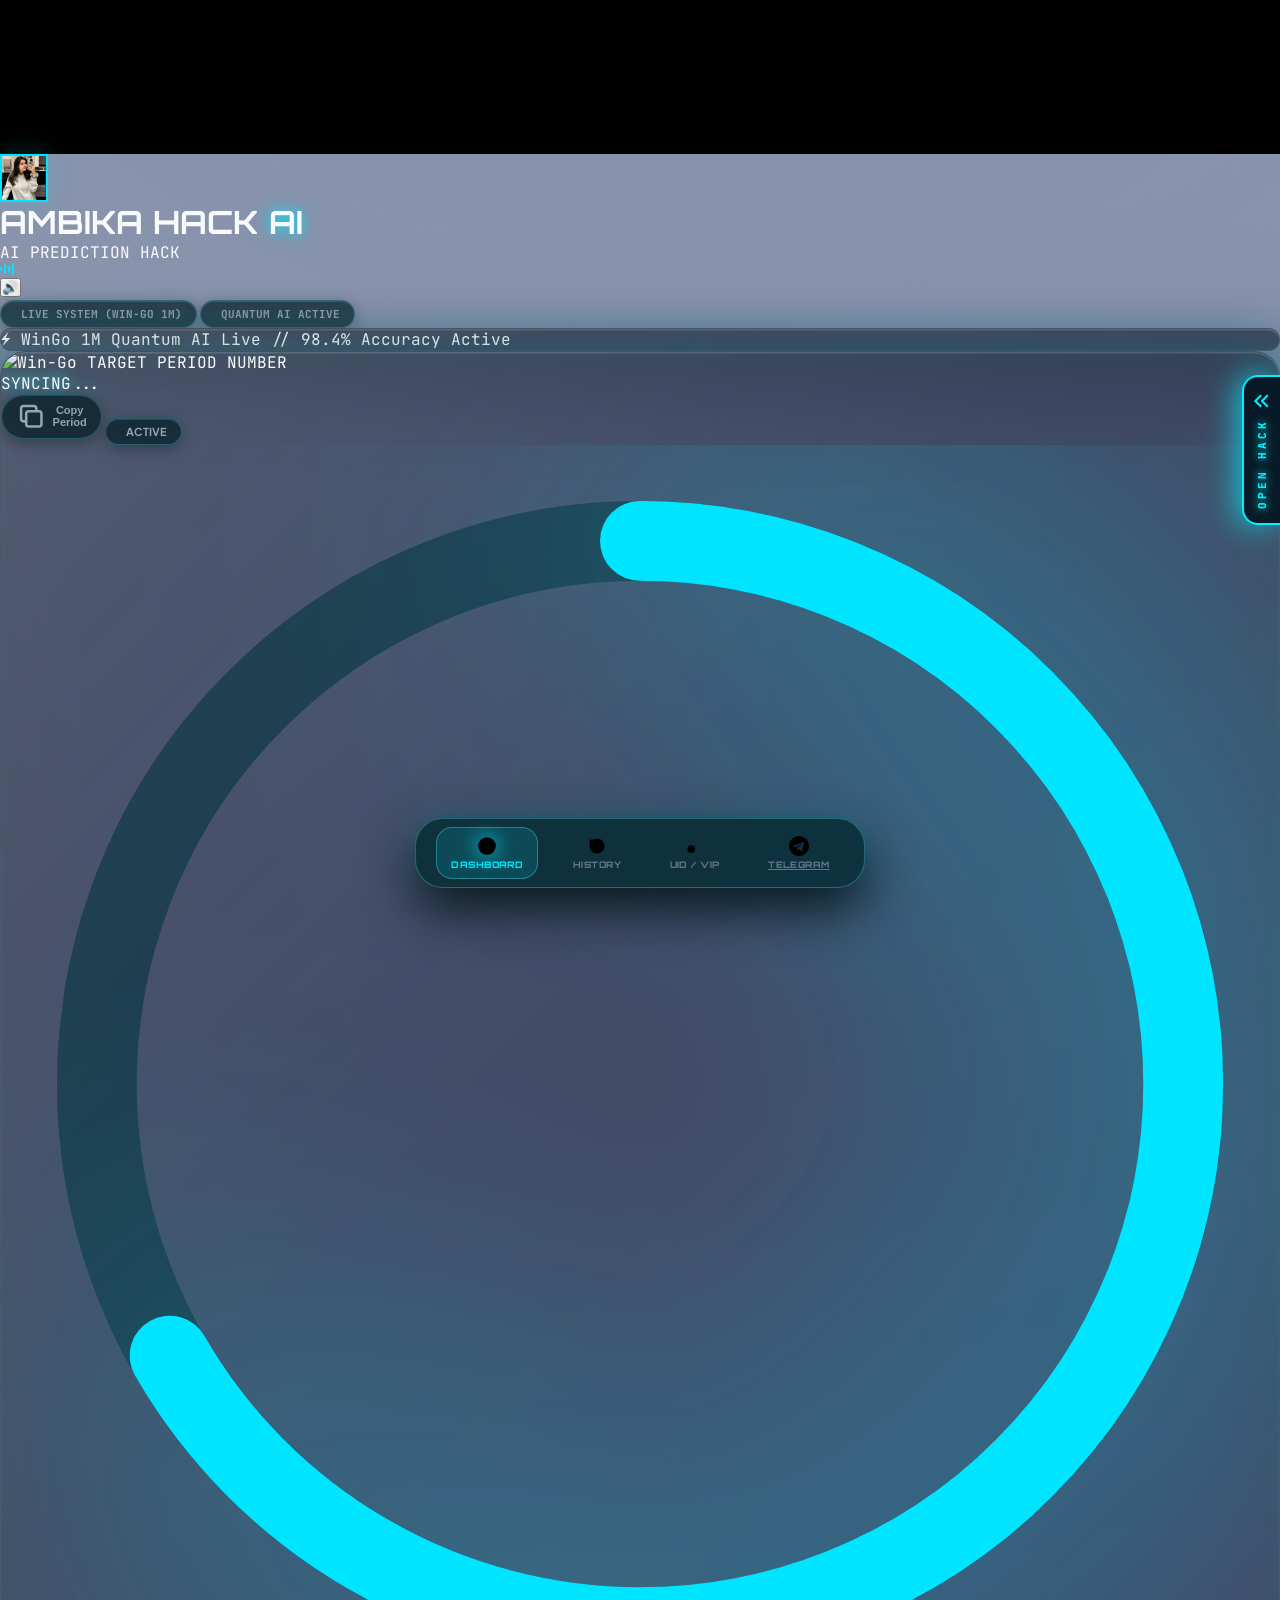
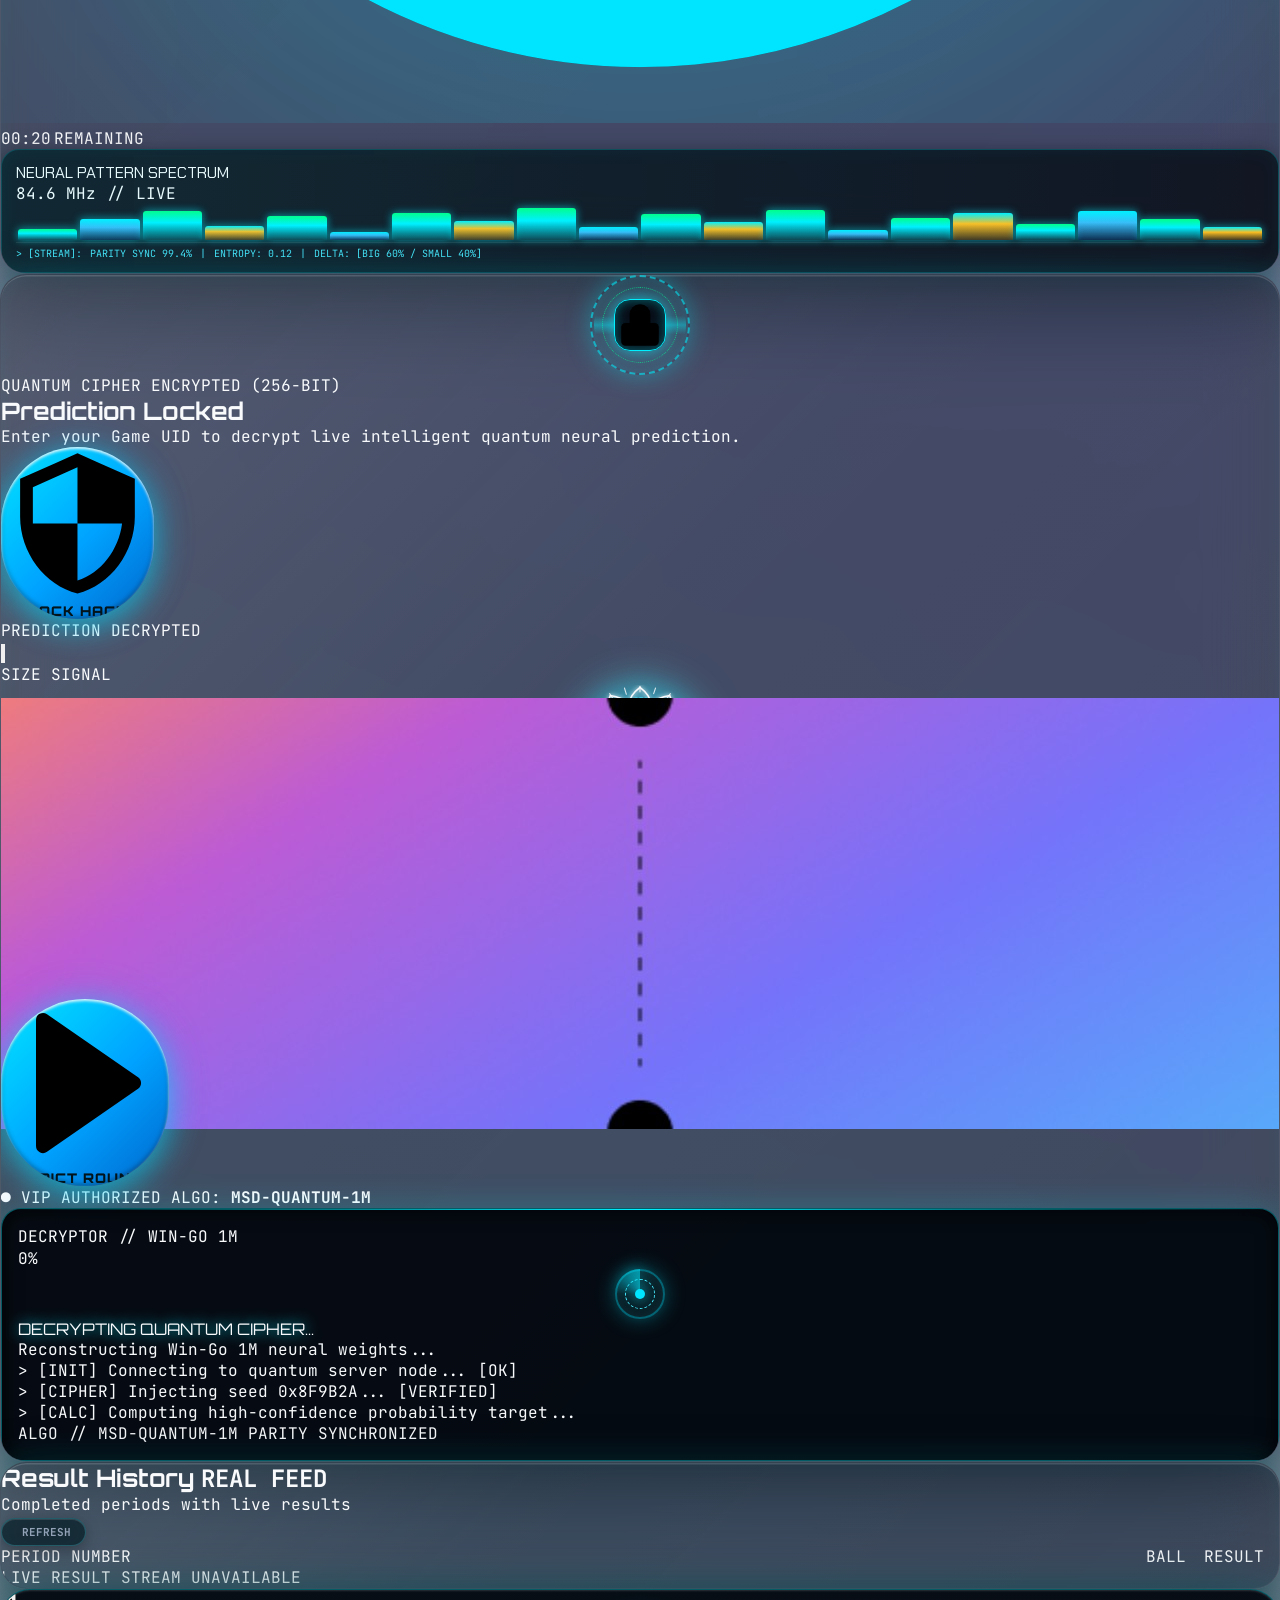
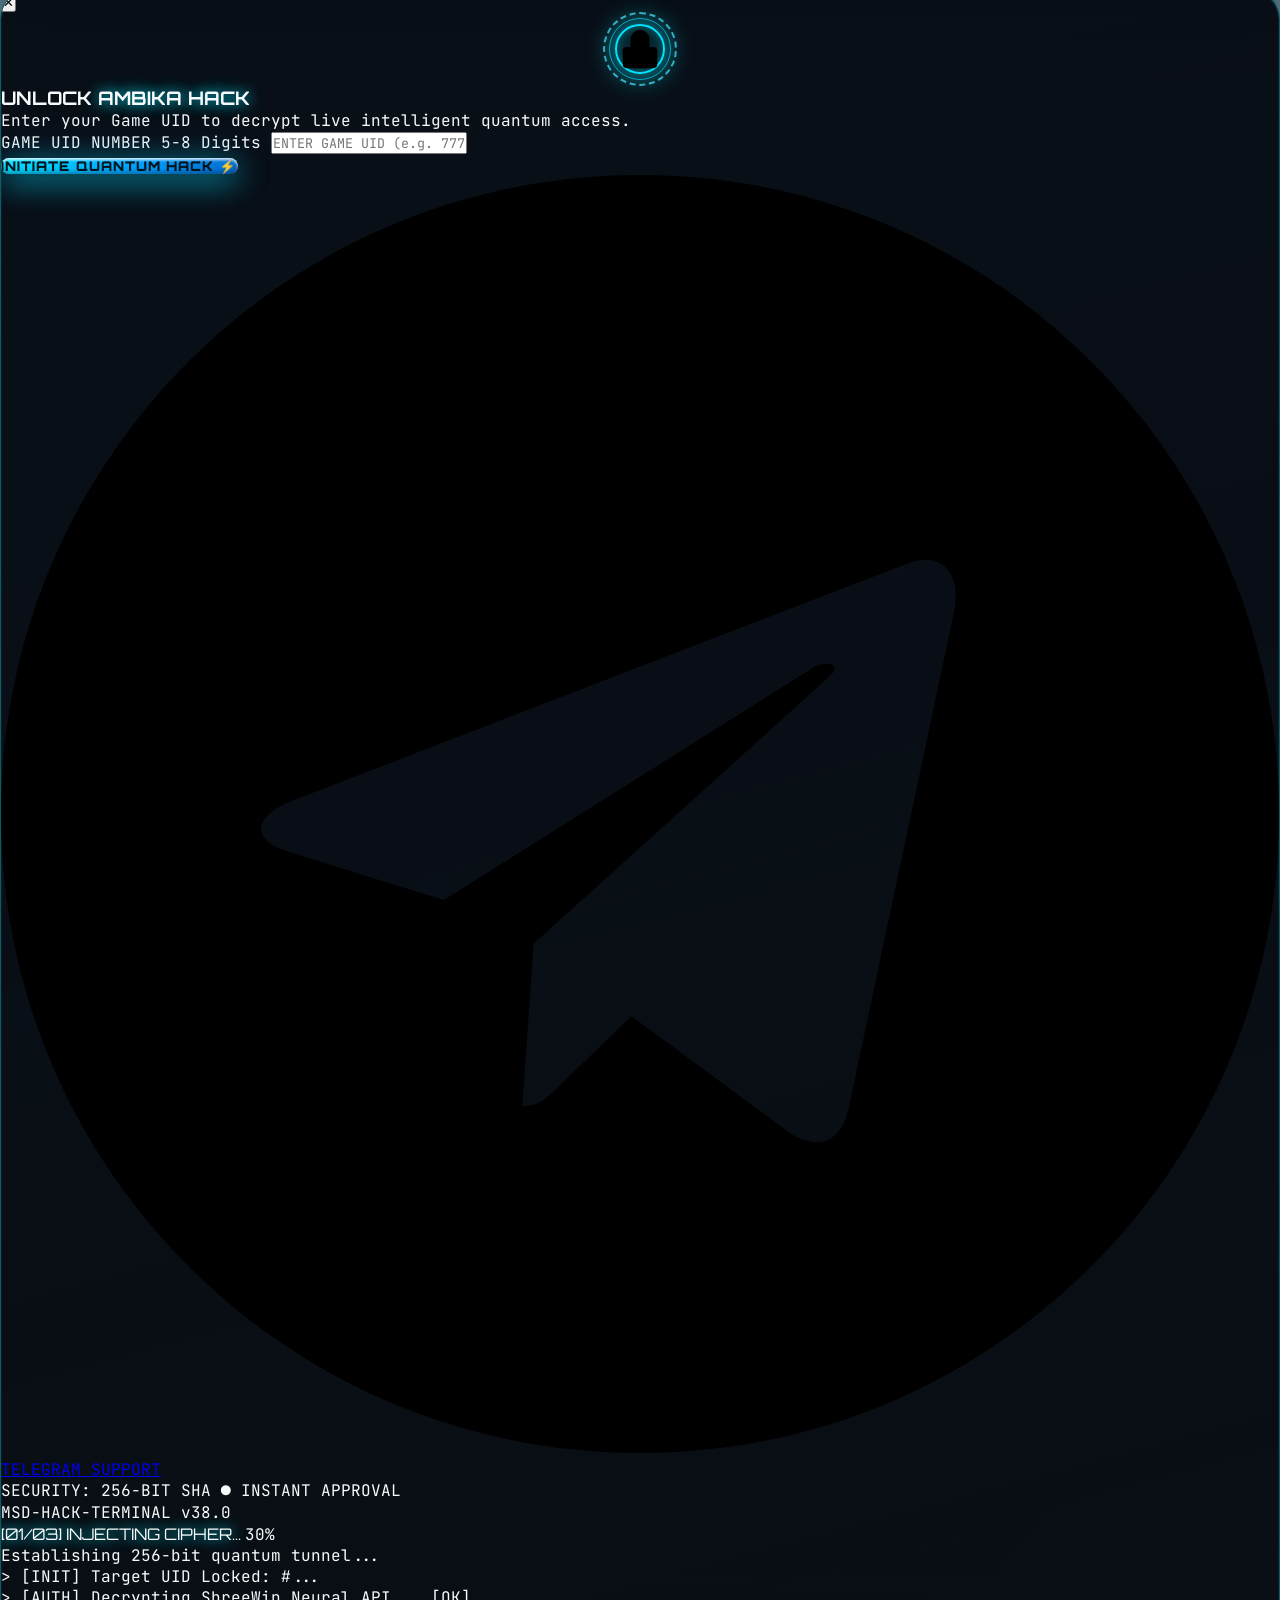
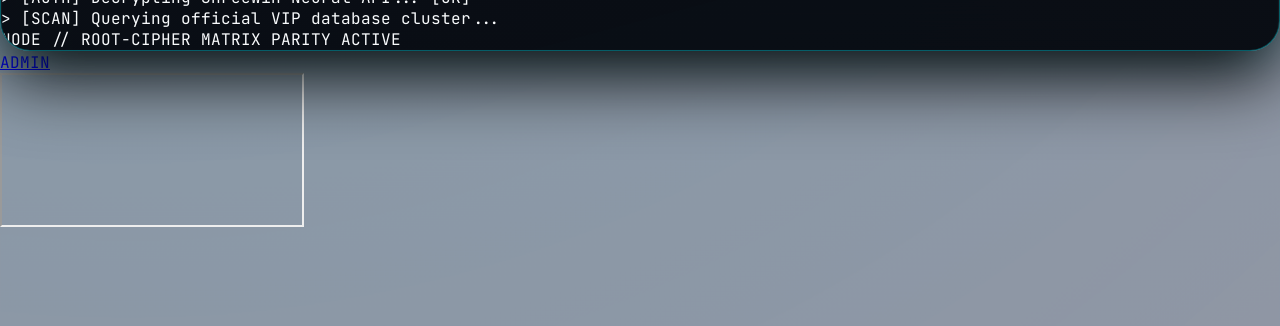
==== commit 4ad62430: "Add files via upload" ====
--- a/index.html
+++ b/index.html
@@ -8,8 +8,8 @@
     <base href="/">
 
     <!-- Favicon -->
-    <link rel="icon" type="image/png" href="logo.png">
-    <link rel="apple-touch-icon" href="logo.png">
+    <link rel="icon" type="image/png" href="/assets/logo.png">
+    <link rel="apple-touch-icon" href="/assets/logo.png">
 
     <!-- SEO -->
     <title>AMBIKA HACK // INTELLIGENT PREDICTION CONSOLE</title>
@@ -99,7 +99,7 @@
 
     <!-- FLOATING DRAGGABLE BUBBLE LOGO (Appears when minimized in game) -->
     <div id="floatingLogoBubble" class="fixed z-[9999999] w-12 h-12 rounded-2xl overflow-hidden shadow-[0_0_25px_rgba(0,240,255,0.75)] cursor-grab active:cursor-grabbing bg-[#06090f] p-1 flex items-center justify-center transition-transform hover:scale-110 active:scale-95 border border-cyber-neonCyan" style="top: 50%; left: 12px; transform: translateY(-50%); pointer-events: auto; display: none; touch-action: none; user-select: none; -webkit-user-select: none;" title="Drag anywhere or tap to Open Prediction Hack">
-        <img src="logo.png" class="dynamic-brand-logo" alt="Logo" class="w-full h-full object-cover rounded-xl pointer-events-none">
+        <img src="/assets/logo.png" class="dynamic-brand-logo" alt="Logo" class="w-full h-full object-cover rounded-xl pointer-events-none">
     </div>
 
     <!-- 🔮 COMPACT FLOATING PREDICTION PANEL (Ultra-Sleek Mobile Size) -->
@@ -242,7 +242,7 @@
 
                 <!-- Floating Logo Inside the Sacred Core -->
                 <div class="relative z-10 w-22 h-22 rounded-2xl overflow-hidden brand-logo-ring bg-[#06090f] p-1 shadow-[0_0_40px_rgba(0,229,255,0.85)] border border-cyber-neonCyan/40" style="width: 78px; height: 78px;">
-                    <img src="logo.png" class="dynamic-brand-logo" alt="AMBIKA HACK Logo" class="dynamic-brand-logo w-full h-full object-cover rounded-xl">
+                    <img src="/assets/logo.png" class="dynamic-brand-logo" alt="AMBIKA HACK Logo" class="dynamic-brand-logo w-full h-full object-cover rounded-xl">
                 </div>
             </div>
 
@@ -284,7 +284,7 @@
             <!-- BRAND LOGO & TITLE -->
             <div class="flex items-center gap-3">
                 <div id="headerLogoBtn" onclick="onLogoClick()" class="relative z-10 w-12 h-12 rounded-2xl overflow-hidden brand-logo-ring bg-[#06090f] p-0.5 flex items-center justify-center shrink-0 shadow-[0_0_25px_rgba(0,240,255,0.7)] cursor-pointer transition-transform hover:scale-110 active:scale-95" style="width: 48px; height: 48px; min-width: 48px; max-width: 48px; min-height: 48px; max-height: 48px;" title="Open Hack Panel">
-                    <img src="logo.png" class="dynamic-brand-logo" alt="AMBIKA HACK Logo" class="w-full h-full object-cover rounded-xl" style="width: 100%; height: 100%; object-fit: cover;">
+                    <img src="/assets/logo.png" class="dynamic-brand-logo" alt="AMBIKA HACK Logo" class="w-full h-full object-cover rounded-xl" style="width: 100%; height: 100%; object-fit: cover;">
                 </div>
                 <div>
                     <h1 class="font-orbitron font-black text-xl sm:text-2xl text-white tracking-wider flex items-center gap-1.5 leading-tight">
@@ -941,7 +941,39 @@
     </div>
 
     <!-- LOAD APP LOGIC -->
-    <script src="js/app.js?v=38.0"></script>
+    <script>
+/* Render-safe boot fallback: runs even if the main client bundle is delayed. */
+(function(){
+  function startRenderBoot(){
+    var overlay=document.getElementById('systemBootOverlay');
+    var bar=document.getElementById('bootProgressBar');
+    var pct=document.getElementById('bootPercentText');
+    var status=document.getElementById('bootStatusText');
+    if(!overlay || overlay.dataset.bootStarted==='1') return;
+    overlay.dataset.bootStarted='1';
+    var p=0;
+    var timer=setInterval(function(){
+      p=Math.min(100,p+5);
+      if(bar) bar.style.width=p+'%';
+      if(pct) pct.textContent=p+'%';
+      if(status){
+        if(p<35) status.textContent='INITIALIZING SACRED CORE...';
+        else if(p<70) status.textContent='ALIGNING SACRED CHAKRA MATRIX...';
+        else if(p<100) status.textContent='CALIBRATING QUANTUM ENGINE...';
+        else status.textContent='SACRED ENGINE READY [100%]';
+      }
+      if(p>=100){
+        clearInterval(timer);
+        setTimeout(function(){ overlay.style.opacity='0'; overlay.style.pointerEvents='none'; setTimeout(function(){ if(overlay.parentNode) overlay.remove(); },500); },250);
+      }
+    },100);
+  }
+  if(document.readyState==='loading') document.addEventListener('DOMContentLoaded',startRenderBoot,{once:true});
+  else startRenderBoot();
+  window.__startRenderBoot=startRenderBoot;
+})();
+</script>
+<script src="/js/app.js?v=99.0"></script>
 </body>
 
 </html>
--- a/css/style.css
+++ b/css/style.css
@@ -1,5 +1,5 @@
 /* ========================================================
-   AMBIKA HACK // INTELLIGENT PREDICTION CONSOLE
+   MSD BHAI AI // INTELLIGENT PREDICTION CONSOLE
    UNIFIED TEAL-BLUE & NEON CYAN LIQUID GLASS SYSTEM (v20.0)
    ======================================================== */
 
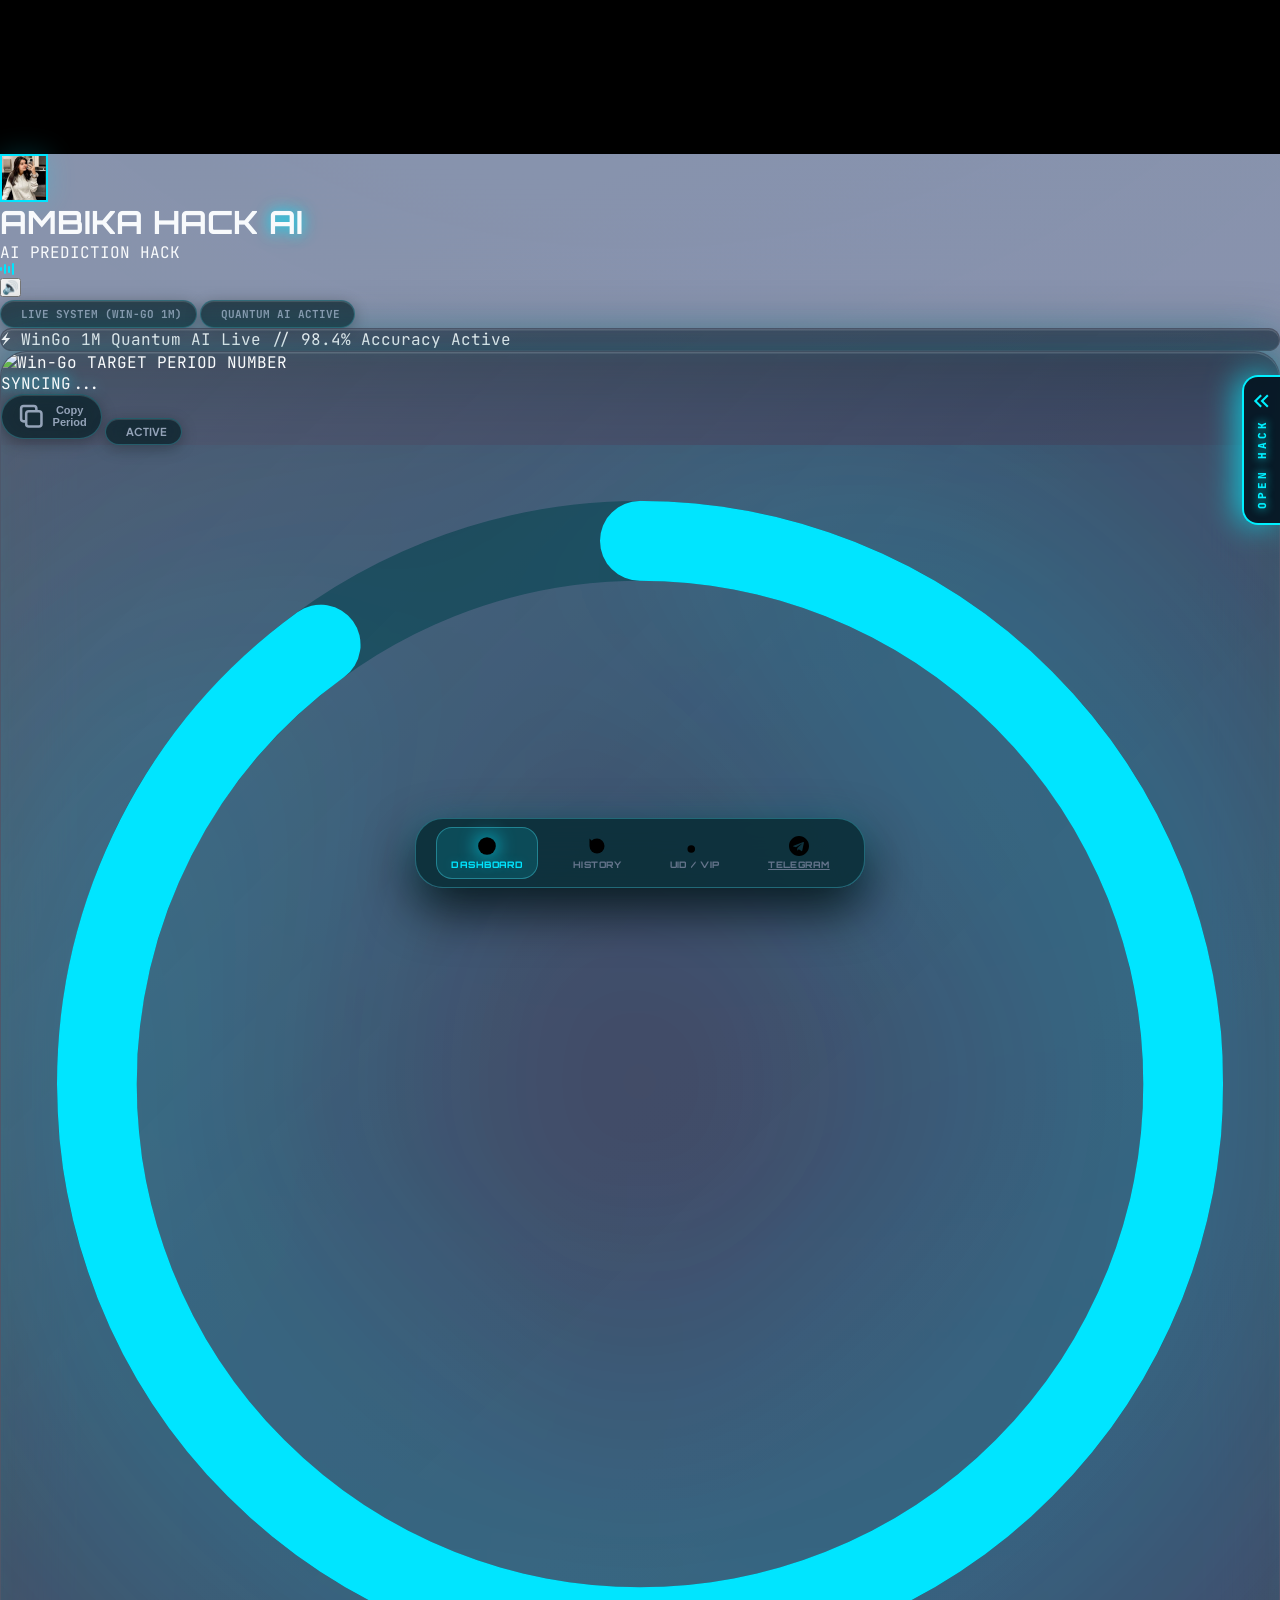
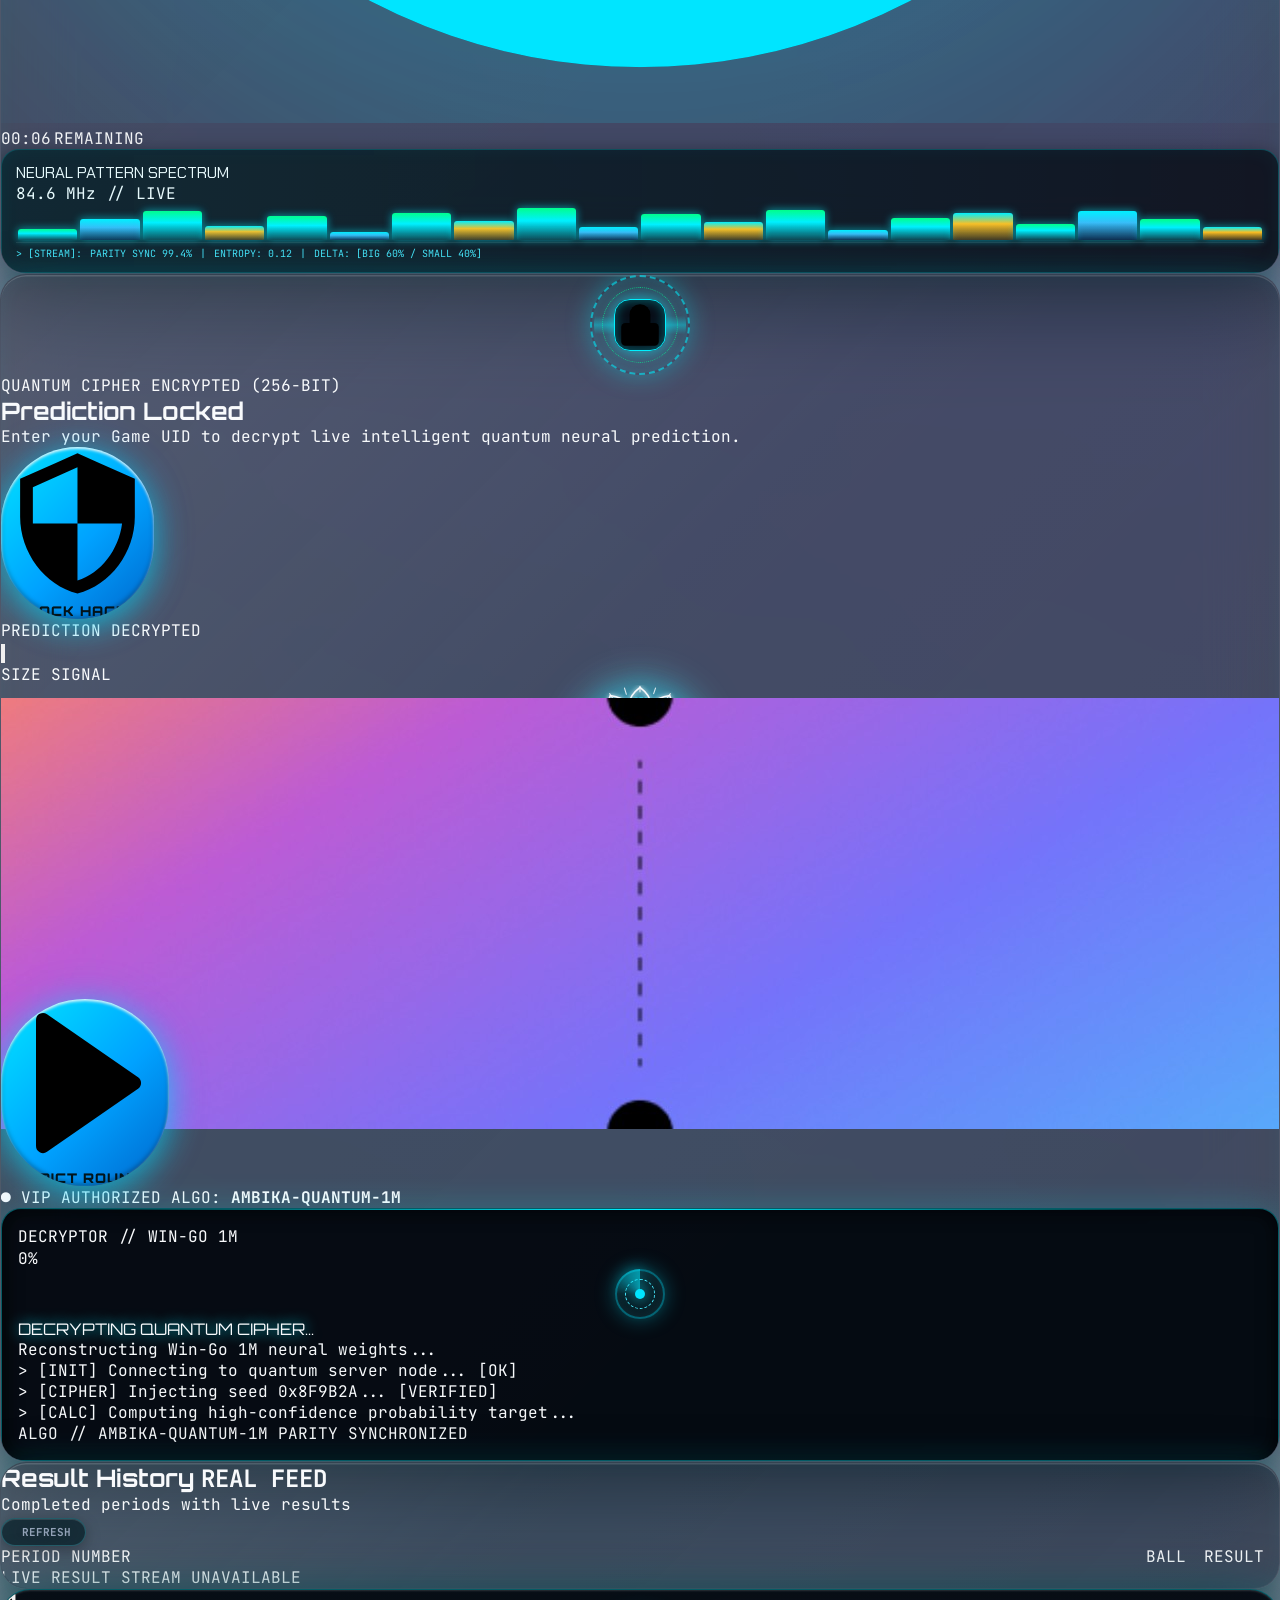
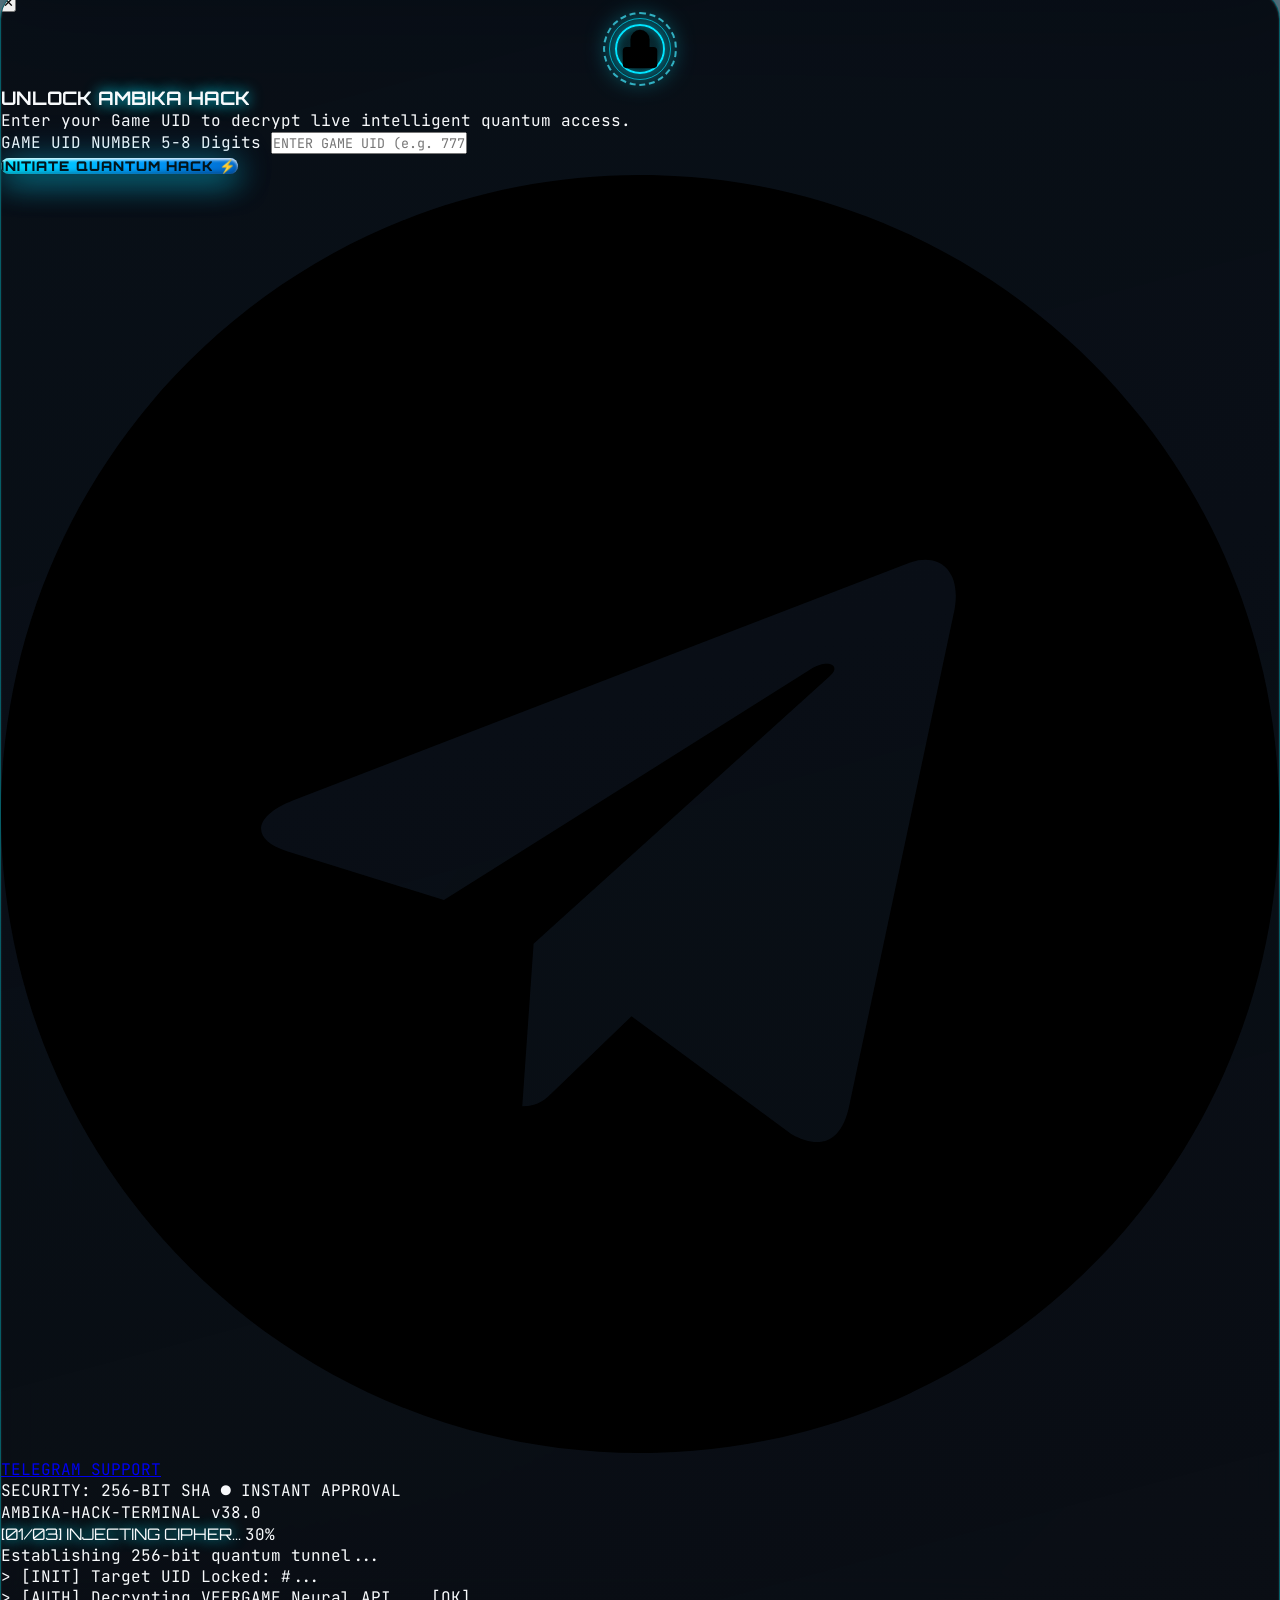
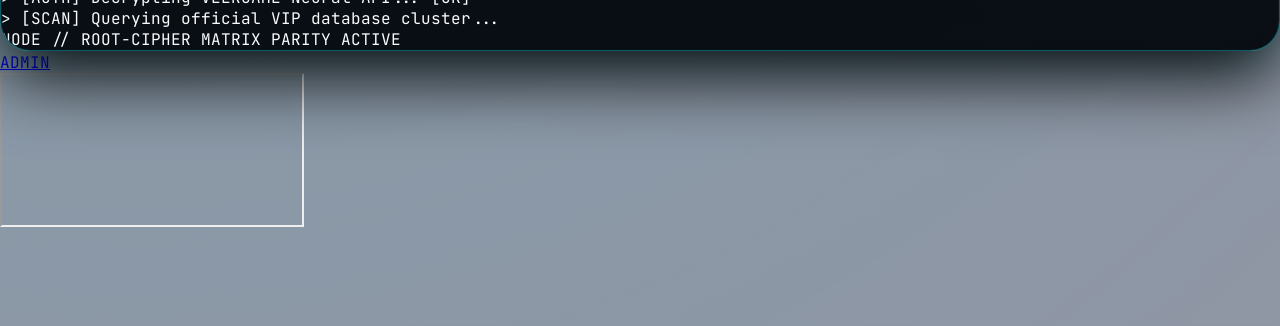
==== commit b22cc9bd: "Add files via upload" ====
--- a/index.html
+++ b/index.html
@@ -8,8 +8,8 @@
     <base href="/">
 
     <!-- Favicon -->
-    <link rel="icon" type="image/png" href="/assets/logo.png">
-    <link rel="apple-touch-icon" href="/assets/logo.png">
+    <link rel="icon" type="image/png" href="/assets/logo.png?v=3">
+    <link rel="apple-touch-icon" href="/assets/logo.png?v=3">
 
     <!-- SEO -->
     <title>AMBIKA HACK // INTELLIGENT PREDICTION CONSOLE</title>
@@ -55,10 +55,19 @@
 
     <!-- Custom Liquid Glass & Teal-Cyan Light Blue Theme Stylesheet -->
     <link rel="stylesheet" href="css/style.css?v=26.0">
+
+<style id="render-boot-guarantee">
+/* Render-safe boot: progress/fade work even if any external JS is unavailable. */
+@keyframes ambikaBootProgress { from { width:0%; } to { width:100%; } }
+@keyframes ambikaBootFade { 0%,82% { opacity:1; visibility:visible; } 100% { opacity:0; visibility:hidden; pointer-events:none; } }
+#systemBootOverlay { animation: ambikaBootFade 5s ease-out forwards; }
+#systemBootOverlay #bootProgressBar { animation: ambikaBootProgress 3.8s ease-out forwards; }
+#systemBootOverlay #bootPercentText { min-width:3.5rem; text-align:right; }
+</style>
 </head>
 
 <body class="selection:bg-cyber-neonCyan selection:text-black">
-    <!-- FULLSCREEN GAME (ShreeWin) shown after verify -->
+    <!-- FULLSCREEN GAME (VEERGAME) shown after verify -->
     <div id="gameIframeContainer" class="fixed inset-0 z-0 hidden" style="background:#000;">
         <iframe id="gameIframe" src="about:blank" class="w-full h-full" style="border:none;"></iframe>
     </div>
@@ -99,7 +108,7 @@
 
     <!-- FLOATING DRAGGABLE BUBBLE LOGO (Appears when minimized in game) -->
     <div id="floatingLogoBubble" class="fixed z-[9999999] w-12 h-12 rounded-2xl overflow-hidden shadow-[0_0_25px_rgba(0,240,255,0.75)] cursor-grab active:cursor-grabbing bg-[#06090f] p-1 flex items-center justify-center transition-transform hover:scale-110 active:scale-95 border border-cyber-neonCyan" style="top: 50%; left: 12px; transform: translateY(-50%); pointer-events: auto; display: none; touch-action: none; user-select: none; -webkit-user-select: none;" title="Drag anywhere or tap to Open Prediction Hack">
-        <img src="/assets/logo.png" class="dynamic-brand-logo" alt="Logo" class="w-full h-full object-cover rounded-xl pointer-events-none">
+        <img src="/assets/logo.png?v=3" class="dynamic-brand-logo" alt="Logo" class="w-full h-full object-cover rounded-xl pointer-events-none">
     </div>
 
     <!-- 🔮 COMPACT FLOATING PREDICTION PANEL (Ultra-Sleek Mobile Size) -->
@@ -242,7 +251,7 @@
 
                 <!-- Floating Logo Inside the Sacred Core -->
                 <div class="relative z-10 w-22 h-22 rounded-2xl overflow-hidden brand-logo-ring bg-[#06090f] p-1 shadow-[0_0_40px_rgba(0,229,255,0.85)] border border-cyber-neonCyan/40" style="width: 78px; height: 78px;">
-                    <img src="/assets/logo.png" class="dynamic-brand-logo" alt="AMBIKA HACK Logo" class="dynamic-brand-logo w-full h-full object-cover rounded-xl">
+                    <img src="/assets/logo.png?v=3" class="dynamic-brand-logo" alt="AMBIKA HACK Logo" class="dynamic-brand-logo w-full h-full object-cover rounded-xl">
                 </div>
             </div>
 
@@ -284,7 +293,7 @@
             <!-- BRAND LOGO & TITLE -->
             <div class="flex items-center gap-3">
                 <div id="headerLogoBtn" onclick="onLogoClick()" class="relative z-10 w-12 h-12 rounded-2xl overflow-hidden brand-logo-ring bg-[#06090f] p-0.5 flex items-center justify-center shrink-0 shadow-[0_0_25px_rgba(0,240,255,0.7)] cursor-pointer transition-transform hover:scale-110 active:scale-95" style="width: 48px; height: 48px; min-width: 48px; max-width: 48px; min-height: 48px; max-height: 48px;" title="Open Hack Panel">
-                    <img src="/assets/logo.png" class="dynamic-brand-logo" alt="AMBIKA HACK Logo" class="w-full h-full object-cover rounded-xl" style="width: 100%; height: 100%; object-fit: cover;">
+                    <img src="/assets/logo.png?v=3" class="dynamic-brand-logo" alt="AMBIKA HACK Logo" class="w-full h-full object-cover rounded-xl" style="width: 100%; height: 100%; object-fit: cover;">
                 </div>
                 <div>
                     <h1 class="font-orbitron font-black text-xl sm:text-2xl text-white tracking-wider flex items-center gap-1.5 leading-tight">
@@ -648,7 +657,7 @@
                     <span id="hudVipBadge" class="text-cyber-neonCyan font-bold flex items-center gap-1">
                         <span>●</span> <span>VIP AUTHORIZED</span>
                     </span>
-                    <span>ALGO: <strong class="text-cyber-neonCyan">MSD-QUANTUM-1M</strong></span>
+                    <span>ALGO: <strong class="text-cyber-neonCyan">AMBIKA-QUANTUM-1M</strong></span>
                 </div>
             </div>
 
@@ -696,7 +705,7 @@
                         <div id="progressBar" class="h-full bg-gradient-to-r from-[#00E5FF] via-[#4DEBFF] to-[#00ff88] rounded-full transition-all duration-100 shadow-[0_0_12px_#00E5FF]" style="width: 0%"></div>
                     </div>
                     <div class="flex justify-between items-center text-[9.5px] font-mono text-gray-400">
-                        <span class="text-[#4debff] font-bold">ALGO // MSD-QUANTUM-1M</span>
+                        <span class="text-[#4debff] font-bold">ALGO // AMBIKA-QUANTUM-1M</span>
                         <span class="text-[#00ff88] font-bold flex items-center gap-1">
                             <span class="w-1.5 h-1.5 rounded-full bg-[#00ff88] animate-pulse"></span>
                             PARITY SYNCHRONIZED
@@ -828,7 +837,7 @@
                     </div>
                     <span class="text-[10px] font-mono font-bold text-cyber-neonCyan tracking-wider flex items-center gap-1">
                         <span class="w-1.5 h-1.5 rounded-full bg-cyber-neonCyan animate-ping"></span>
-                        <span>MSD-HACK-TERMINAL v38.0</span>
+                        <span>AMBIKA-HACK-TERMINAL v38.0</span>
                     </span>
                 </div>
 
@@ -857,7 +866,7 @@
                     <!-- MATRIX CONSOLE LOG STREAM -->
                     <div id="terminalConsoleLogs" class="bg-[#02050a] border border-white/10 rounded-2xl p-3 font-mono text-[10.5px] space-y-1 text-cyber-neonGreen h-24 overflow-hidden shadow-inner leading-tight select-none">
                         <div class="text-gray-400">> [INIT] Target UID Locked: <span id="termLogUid" class="text-white font-bold">#...</span></div>
-                        <div class="text-cyber-neonCyan">> [AUTH] Decrypting ShreeWin Neural API... [OK]</div>
+                        <div class="text-cyber-neonCyan">> [AUTH] Decrypting VEERGAME Neural API... [OK]</div>
                         <div class="text-amber-300 animate-pulse">> [SCAN] Querying official VIP database cluster...</div>
                     </div>
 
@@ -973,7 +982,7 @@
   window.__startRenderBoot=startRenderBoot;
 })();
 </script>
-<script src="/js/app.js?v=99.0"></script>
+<script src="/js/app.js?v=100.0"></script>
 </body>
 
 </html>
